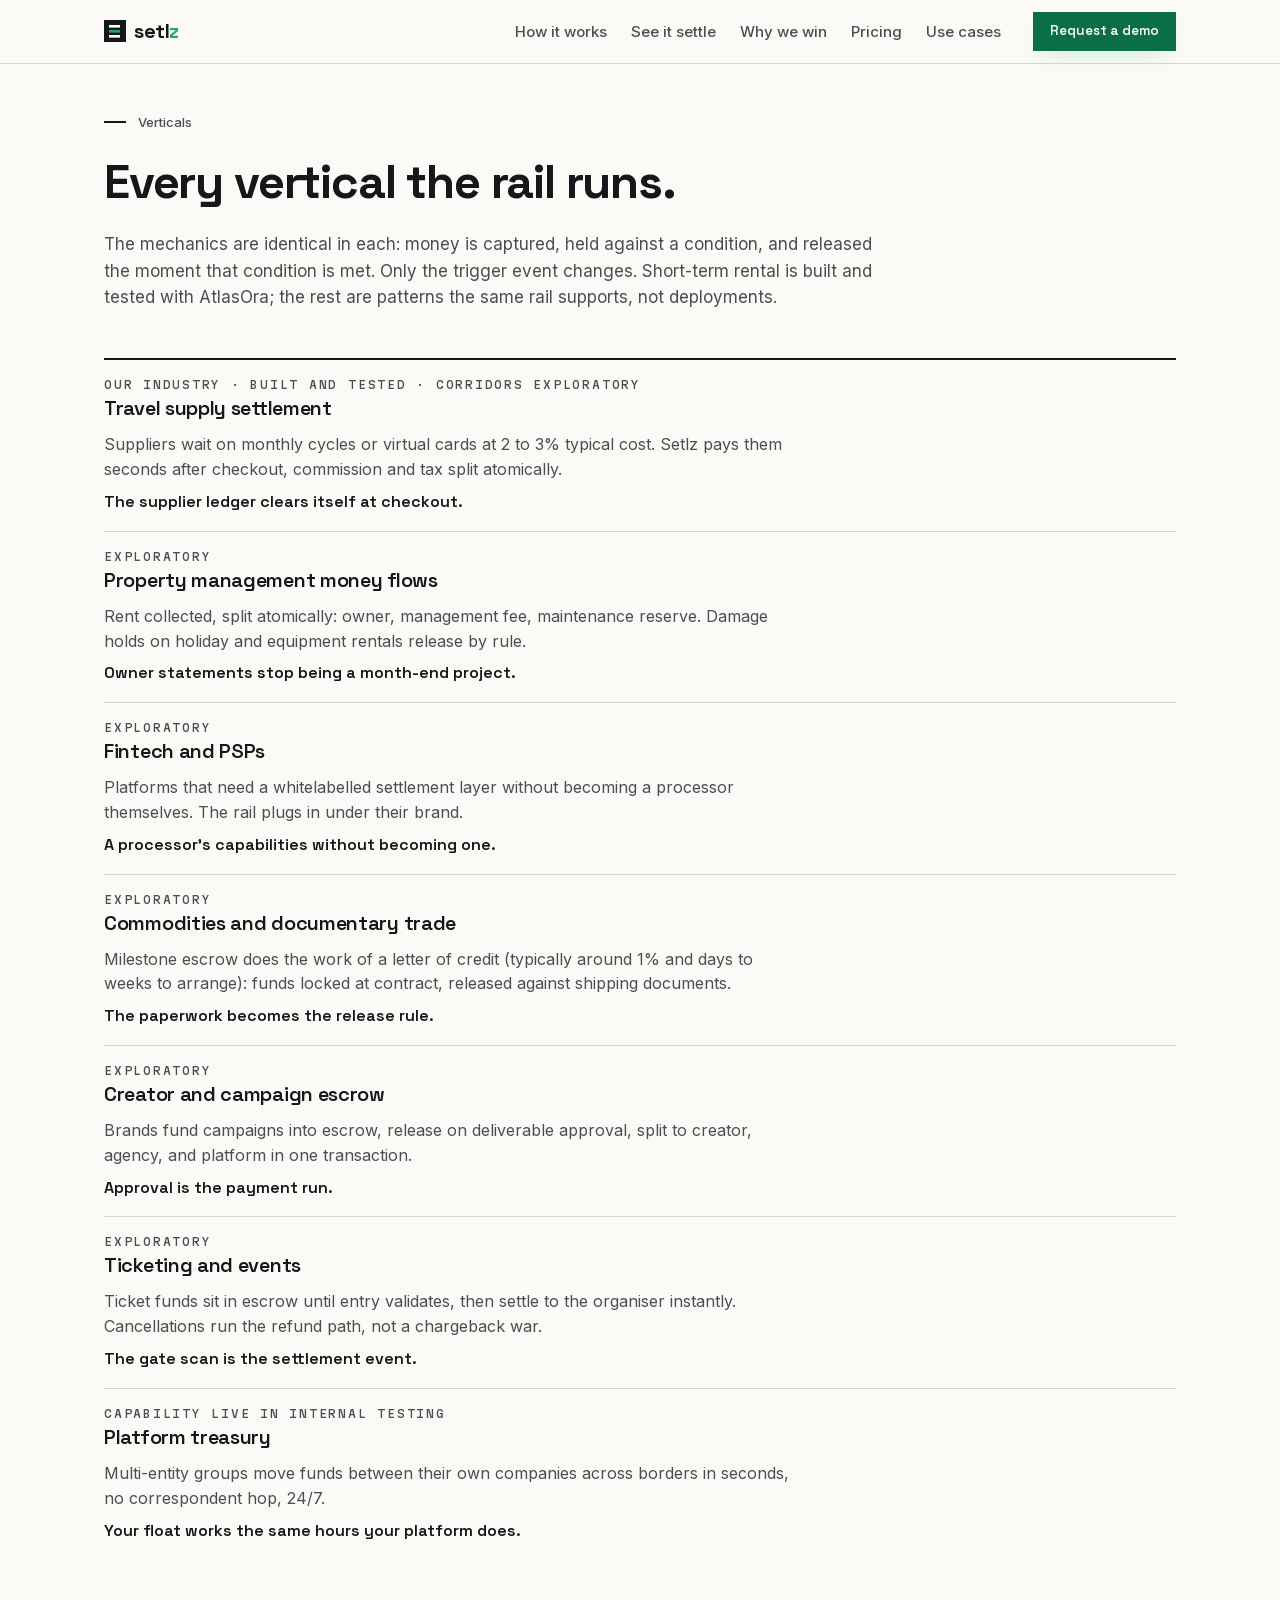
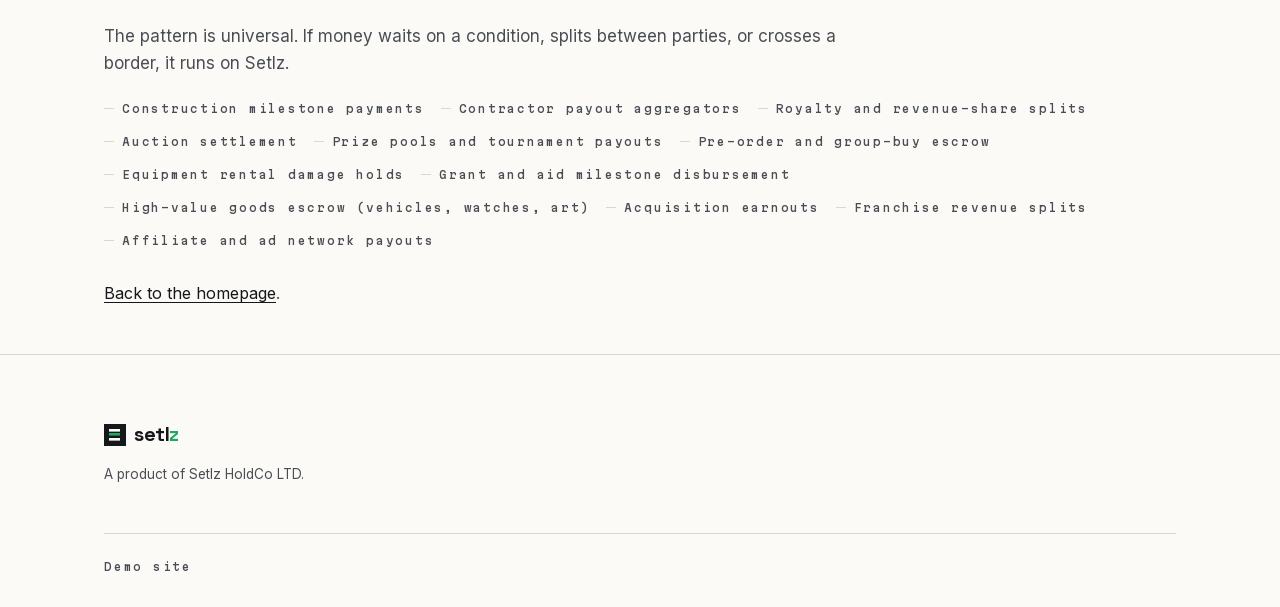
==== verticals/index.html @ 9636e3a1 "refactor: cut wide-tracked uppercase by 70% Phase 5.2. Wide-tracked uppercase micro-text was the dom" ====
<!doctype html>
<html lang="en">
<head>
<meta charset="utf-8">
<meta name="viewport" content="width=device-width, initial-scale=1">
<meta name="robots" content="noindex, nofollow">
<title>Verticals &middot; Setlz</title>
<!-- Self-hosted variable faces, 94KB total for the latin subset.
     Preloaded so the stylesheet does not gate first paint on a
     third-party round trip. -->
<link rel="preload" href="/fonts/inter-latin-var.woff2" as="font" type="font/woff2" crossorigin>
<link rel="preload" href="/fonts/martian-mono-latin-var.woff2" as="font" type="font/woff2" crossorigin>
<link rel="preload" href="/fonts/space-grotesk-latin-var.woff2" as="font" type="font/woff2" crossorigin>
<link rel="stylesheet" href="/styles.css">
</head>
<body>

<!-- ============================================================
     STUB PAGE (Phase 1.2)

     Holds the use-case content removed from the homepage, verbatim.
     Seven cards and the twelve-item pattern grid. Nothing here is new
     copy, so the content guardrails in README.md already cover it.

     This is a stub: it inherits the homepage's styling and structure
     but has had no design pass of its own. Phase 2 restyles it with
     everything else. The exploratory tags are kept here deliberately,
     since off the homepage they are useful qualification rather than
     repetition.
============================================================ -->

<header class="nav">
  <div class="nav-inner">
    <a class="logo" href="/">
      <span class="logo-mark" aria-hidden="true"></span>
      <span class="logo-word" data-brand>Setlz</span>
    </a>
    <nav class="nav-links">
      <a href="/#how">How it works</a>
      <a href="/#hold">See it settle</a>
      <a href="/#why">Why we win</a>
      <a href="/#pricing">Pricing</a>
      <a href="/#cases">Use cases</a>
    </nav>
    <a class="btn btn-primary btn-sm" href="/#request-demo">Request a demo</a>
  </div>
</header>

<main id="top">

<section class="section band tier-compressed" id="verticals">
  <div class="container">
    <p class="eyebrow">Verticals</p>
    <h2 class="h2">Every vertical the rail runs.</h2>
    <p class="section-lede">The mechanics are identical in each: money is captured, held against a condition, and released the moment that condition is met. Only the trigger event changes. Short-term rental is built and tested with AtlasOra; the rest are patterns the same rail supports, not deployments.</p>

    <div class="group">

      <article class="grow grow-prose">
        <span class="glabel">Our industry &middot; built and tested &middot; corridors exploratory</span>
        <h3>Travel supply settlement</h3>
        <p>Suppliers wait on monthly cycles or virtual cards at 2 to 3% typical cost. <span data-brand>Setlz</span> pays them seconds after checkout, commission and tax split atomically.</p>
        <p class="case-payoff">The supplier ledger clears itself at checkout.</p>
      </article>

      <article class="grow grow-prose">
        <span class="glabel">Exploratory</span>
        <h3>Property management money flows</h3>
        <p>Rent collected, split atomically: owner, management fee, maintenance reserve. Damage holds on holiday and equipment rentals release by rule.</p>
        <p class="case-payoff">Owner statements stop being a month-end project.</p>
      </article>

      <article class="grow grow-prose">
        <span class="glabel">Exploratory</span>
        <h3>Fintech and PSPs</h3>
        <p>Platforms that need a whitelabelled settlement layer without becoming a processor themselves. The rail plugs in under their brand.</p>
        <p class="case-payoff">A processor's capabilities without becoming one.</p>
      </article>

      <article class="grow grow-prose">
        <span class="glabel">Exploratory</span>
        <h3>Commodities and documentary trade</h3>
        <p>Milestone escrow does the work of a letter of credit (typically around 1% and days to weeks to arrange): funds locked at contract, released against shipping documents.</p>
        <p class="case-payoff">The paperwork becomes the release rule.</p>
      </article>

      <article class="grow grow-prose">
        <span class="glabel">Exploratory</span>
        <h3>Creator and campaign escrow</h3>
        <p>Brands fund campaigns into escrow, release on deliverable approval, split to creator, agency, and platform in one transaction.</p>
        <p class="case-payoff">Approval is the payment run.</p>
      </article>

      <article class="grow grow-prose">
        <span class="glabel">Exploratory</span>
        <h3>Ticketing and events</h3>
        <p>Ticket funds sit in escrow until entry validates, then settle to the organiser instantly. Cancellations run the refund path, not a chargeback war.</p>
        <p class="case-payoff">The gate scan is the settlement event.</p>
      </article>

      <article class="grow grow-prose">
        <span class="glabel">Capability live in internal testing</span>
        <h3>Platform treasury</h3>
        <p>Multi-entity groups move funds between their own companies across borders in seconds, no correspondent hop, 24/7.</p>
        <p class="case-payoff">Your float works the same hours your platform does.</p>
      </article>

    </div>

    <div class="block">
      <p class="block-lead">The pattern is universal. If money waits on a condition, splits between parties, or crosses a border, it runs on <span data-brand>Setlz</span>.</p>
      <ul class="ilist">
        <li>Construction milestone payments</li>
        <li>Contractor payout aggregators</li>
        <li>Royalty and revenue-share splits</li>
        <li>Auction settlement</li>
        <li>Prize pools and tournament payouts</li>
        <li>Pre-order and group-buy escrow</li>
        <li>Equipment rental damage holds</li>
        <li>Grant and aid milestone disbursement</li>
        <li>High-value goods escrow (vehicles, watches, art)</li>
        <li>Acquisition earnouts</li>
        <li>Franchise revenue splits</li>
        <li>Affiliate and ad network payouts</li>
      </ul>
    </div>

    <p class="cases-more"><a href="/#cases">Back to the homepage</a>.</p>
  </div>
</section>

</main>

<footer class="footer">
  <div class="container">
    <div class="footer-grid">
      <div class="footer-brand">
        <a class="logo" href="/">
          <span class="logo-mark" aria-hidden="true"></span>
          <span class="logo-word" data-brand>Setlz</span>
        </a>
        <!-- PENDING LEGAL REVIEW: Setlz HoldCo LTD attribution line below -->
        <p class="footer-parent">A product of Setlz HoldCo LTD.</p>
      </div>
    </div>
    <p class="mono footer-fine">Demo site</p>
  </div>
</footer>

<script src="/app.js"></script>
</body>
</html>
---- styles.css ----
/* ============================================================
   SETLZ  ·  TOKEN SYSTEM
   Single source of truth. Component rules reference tokens only:
   no raw hex, no magic pixel values below.

   Palette is the investor deck's, unchanged. See design/plan-phase-2.md
   for the reasoning behind every decision here.

   THE COLOUR RULE, enforced by contrast not preference:
     --signal      #1CA964  2.91:1 on paper. Fails AA as text at any size
                            below 18px bold, and paper on it is 2.91:1 so
                            it cannot even carry a 16px button label.
                            Therefore: NEVER text. Used only for the
                            settled node on the settlement rail.
     --signal-deep #0A6E48  6.03:1 on paper, and 6.03:1 paper-on-green.
                            Therefore: this is the CTA colour, and it is
                            RESERVED. It appears on calls to action and
                            nowhere else.

   Which means green on this site says exactly two things:
   money landed, or click here. Data values, eyebrows, links, borders,
   hovers and decoration are all ink or a muted tone.

   Only two text greys exist, matching the deck: --ink and --ink-soft.
   There is deliberately no third grey; fine print is --ink-soft at a
   smaller size. Adding one would mean inventing a tint.
============================================================ */

/* ---------- self-hosted faces ----------
   Was three render-blocking requests to fonts.googleapis.com. Now three
   local variable woff2 files, 94KB total for the latin subset, preloaded
   in the document head. All three are variable, so one file per family
   covers every weight we use.

   KNOWN GAP: the latin subset does not include U+2192 (the rightwards
   arrow used in flow diagrams). Those glyphs fall back to a system font.
   They are decorative and aria-hidden, so this is accepted for now and
   noted for Phase 7. */

@font-face {
  font-family: "Inter";
  src: url("fonts/inter-latin-var.woff2") format("woff2");
  font-weight: 100 900;
  font-style: normal;
  font-display: swap;
}
@font-face {
  font-family: "Martian Mono";
  src: url("fonts/martian-mono-latin-var.woff2") format("woff2");
  font-weight: 100 800;
  font-style: normal;
  font-display: swap;
}
@font-face {
  font-family: "Space Grotesk";
  src: url("fonts/space-grotesk-latin-var.woff2") format("woff2");
  font-weight: 300 700;
  font-style: normal;
  font-display: swap;
}

:root {
  /* ---------- colour: the deck palette, verbatim ---------- */
  --paper:        #FBFAF7;   /* default band ground */
  --ink:          #15171A;   /* primary text, rules, data values */
  --ink-soft:     #4A4E54;   /* secondary text, column labels, fine print */
  --mist:         #E9E7E0;   /* recessed band ground, inactive fills */
  --line:         #DAD7CE;   /* hairlines, group top rules */
  --signal:       #1CA964;   /* settled state ONLY. never text. */
  --signal-deep:  #0A6E48;   /* CTA ONLY. reserved. */
  --signal-wash:  #E8F5EE;   /* the settled node's ring, nothing else */

  /* Semantic aliases, so components state intent rather than colour. */
  --ground:       var(--paper);
  --ground-alt:   var(--mist);        /* supporting material only */
  --ground-dark:  var(--ink);         /* exactly one section */
  --text:         var(--ink);
  --text-soft:    var(--ink-soft);
  --rule:         var(--ink);         /* 2px group-opening rule */
  --hair:         var(--line);        /* 1px row separator */
  --cta:          var(--signal-deep);
  --cta-label:    var(--paper);

  /* On the dark ground: alpha variants of paper, not new hues. */
  --on-dark:       var(--paper);
  --on-dark-soft:  rgba(251, 250, 247, 0.72);
  --on-dark-faint: rgba(251, 250, 247, 0.5);
  --on-dark-line:  rgba(251, 250, 247, 0.16);
  --on-dark-fill:  rgba(251, 250, 247, 0.06);

  /* ---------- faces ---------- */
  --font-display: "Space Grotesk", system-ui, sans-serif;
  --font-body:    "Inter", system-ui, sans-serif;
  --font-mono:    "Martian Mono", ui-monospace, monospace;

  /* ---------- type scale ----------
     Mono is promoted to a display role: it appears in exactly two
     registers, data and the hero figure. It is deliberately NOT used for
     eyebrows, which would dilute the promotion. */
  --mono-hero:        clamp(56px, 8vw, 116px);
  --mono-hero-w:      600;
  --mono-hero-track:  -0.03em;
  --mono-display:     clamp(28px, 3.4vw, 44px);
  --mono-display-w:   500;
  --mono-display-track: -0.015em;
  --mono-row:         15px;
  --mono-row-w:       400;
  --mono-row-strong-w: 600;
  --mono-label:       11px;
  --mono-label-w:     500;
  --mono-label-track: 0.16em;

  --display-1:        clamp(34px, 5vw, 72px);
  --display-1-track:  -0.025em;
  --display-2:        clamp(28px, 3.7vw, 52px);
  --display-2-track:  -0.02em;
  --display-3:        20px;
  --display-3-track:  -0.01em;
  --display-kicker:   clamp(19px, 2.2vw, 24px);
  --display-w:        700;
  --display-w-semi:   600;

  --body-lede:        clamp(17px, 1.3vw, 20px);
  --body:             16px;
  --body-small:       13.5px;
  --body-eyebrow:     13px;
  --body-w:           400;
  --body-w-mid:       500;
  --body-w-strong:    600;

  --lh-tight:  1.08;
  --lh-snug:   1.3;
  --lh-body:   1.55;

  /* ---------- spacing steps ---------- */
  --space-1:  4px;
  --space-2:  8px;
  --space-3:  12px;
  --space-4:  16px;
  --space-5:  24px;
  --space-6:  32px;
  --space-7:  48px;
  --space-8:  64px;
  --space-9:  96px;
  --space-10: 128px;

  /* Section rhythm. Tiers are assigned to sections in Phase 2.4. */
  --section-primary:     var(--space-10);
  --section-standard:    var(--space-9);
  --section-compressed:  var(--space-7);

  /* ---------- structure ---------- */
  --measure:      70ch;    /* max prose line length */
  --container:    1120px;
  --gutter:       var(--space-5);

  --radius:       0;       /* default. no exceptions except the one below. */
  --radius-pop:   4px;     /* note popover only: it floats above the page
                              and must read as a layer, not a torn edge.
                              Approved exception, Phase 2.1. */

  --rule-w:       2px;     /* group-opening rule */
  --hair-w:       1px;     /* row separator */

  --focus-ring:   2px;
  --focus-offset: 2px;

  /* Shadow and glow are alpha of palette colours, never a new hue.
     Most of these disappear in 2.3 with the cards that carry them. */
  --shadow-ink:  rgba(21, 23, 26, 0.28);
  --shadow-cta:  rgba(28, 169, 100, 0.22);
  --signal-mid:  rgba(28, 169, 100, 0.5);
  --signal-hi:   rgba(28, 169, 100, 0.8);

  /* ---------- motion ---------- */
  --t-fast:  0.15s;
  --t-mid:   0.3s;
  --ease:    ease;

  /* Breakpoints cannot be tokenised in media queries. The two literals
     used site-wide are 980px and 760px. Do not introduce a third. */
}

* { margin: 0; padding: 0; box-sizing: border-box; }

html { scroll-behavior: smooth; }

body {
  font-family: var(--font-body);
  color: var(--ink);
  background: var(--ground);
  line-height: var(--lh-body);
  font-size: var(--body);
  -webkit-font-smoothing: antialiased;
}

.container {
  max-width: var(--container);
  margin: 0 auto;
  padding: 0 var(--space-5);
}

.mono {
  font-family: var(--font-mono);
  font-size: var(--mono-label);
  letter-spacing: var(--mono-label-track);
  font-weight: var(--body-w-mid);
}

/* ---------- type scale ---------- */

.hero-h1 {
  font-family: var(--font-display);
  font-size: var(--display-1);
  line-height: var(--lh-tight);
  letter-spacing: var(--display-1-track);
  font-weight: var(--display-w);
  max-width: 15ch;
}

.h2 {
  font-family: var(--font-display);
  font-size: var(--display-2);
  line-height: var(--lh-tight);
  letter-spacing: var(--display-1-track);
  font-weight: var(--display-w);
  max-width: 22ch;
  margin-bottom: var(--space-5);
}

h3 {
  font-family: var(--font-display);
  font-size: var(--display-3);
  letter-spacing: var(--mono-display-track);
  font-weight: var(--display-w-semi);
}

/* Eyebrow: Inter, sentence case, preceded by the deck's 22x1.5px rule.
   Approved deviation from the deck's mono-uppercase eyebrow (Phase 2.1): if
   mono is promoted to display scale, also spending it on every eyebrow
   dilutes the promotion. Mono now appears only as data and as the hero
   figure. The rule is ink, not signal, because green is reserved. */
.eyebrow {
  font-family: var(--font-body);
  font-size: var(--body-eyebrow);
  font-weight: var(--body-w-mid);
  letter-spacing: 0;
  text-transform: none;
  color: var(--ink-soft);
  margin-bottom: var(--space-5);
  display: flex;
  align-items: center;
  gap: var(--space-3);
}

.eyebrow::before {
  content: "";
  flex: none;
  width: 22px;
  height: 1.5px;
  background: var(--ink);
}

.section-lede {
  font-size: var(--body-lede);
  color: var(--ink-soft);
  max-width: 62ch;
  margin-bottom: var(--space-7);
}

/* ============================================================
   LEDGER PRIMITIVES (Phase 2.3)
   These replace the bordered card, the tag pill and the badge label.
   The page is one account statement: every piece of data is a label and
   a value, separated by a hairline, grouped under a 2px rule.

   CONTAINMENT BUDGET: one level. A band is ground, not containment, so it
   has no border, no radius and no shadow. Inside a band, a .group is the
   single permitted level. Nothing inside a group gets its own box.
============================================================ */

/* BAND — full-bleed ground. The edge between bands is the only separation.
   Grounds are semantic, not rhythmic: --ground is the default and
   --ground-alt marks supporting material only. */
.band            { background: var(--ground); }
.band-support    { background: var(--ground-alt); }
.band-dark       { background: var(--ground-dark); color: var(--on-dark); }
.band-dark .eyebrow { color: var(--on-dark-soft); }
.band-dark .eyebrow::before { background: var(--on-dark-soft); }
.band-dark .h2,
.band-dark h3    { color: var(--on-dark); }
.band-dark p     { color: var(--on-dark-soft); }
.band-dark .group { border-top-color: var(--on-dark); }
.band-dark .grow { border-bottom-color: var(--on-dark-line); }
.band-dark .glabel { color: var(--on-dark-faint); }
.band-dark .gval { color: var(--on-dark); }

/* GROUP — the deck's metric device, promoted to the page's only container.
   A 2px rule opens it; hairlines separate its rows. */
.group {
  border-top: var(--rule-w) solid var(--rule);
  margin-top: var(--space-6);
}

/* ROW — the atom. A label, a value, a hairline. */
.grow {
  padding: var(--space-4) 0;
  border-bottom: var(--hair-w) solid var(--hair);
}
.grow:last-child { border-bottom: 0; }

/* Row layouts. All share the same label/value semantics. */
.grow-lv {                          /* label left, value right */
  display: grid;
  grid-template-columns: 1fr auto;
  gap: var(--space-5);
  align-items: baseline;
}
.grow-def {                         /* term column, then definition */
  display: grid;
  grid-template-columns: minmax(9ch, 16ch) 1fr;
  gap: var(--space-5);
  align-items: baseline;
}
.grow-prose { display: block; }     /* heading plus paragraphs */

.glabel {
  font-family: var(--font-mono);
  font-size: var(--mono-label);
  font-weight: var(--mono-label-w);
  letter-spacing: var(--mono-label-track);
  text-transform: uppercase;
  color: var(--ink-soft);
  display: block;
}
.gval {
  font-family: var(--font-mono);
  font-size: var(--mono-row);
  font-weight: var(--mono-row-strong-w);
  color: var(--ink);
  font-variant-numeric: tabular-nums;
  font-feature-settings: "tnum" 1;
}
.gval-lg {
  font-family: var(--font-mono);
  font-size: var(--mono-display);
  font-weight: var(--mono-display-w);
  letter-spacing: var(--mono-display-track);
  color: var(--ink);
  font-variant-numeric: tabular-nums;
  font-feature-settings: "tnum" 1;
}
.grow h3 { margin-bottom: var(--space-2); }
.grow p  { color: var(--ink-soft); max-width: var(--measure); }
.grow p + p { margin-top: var(--space-2); }

/* INLINE LIST — replaces the tag pill. Plain text, separated by a rule,
   distinguished by weight rather than by a container. */
.ilist {
  display: flex;
  flex-wrap: wrap;
  gap: 0 var(--space-4);
  margin-top: var(--space-4);
  list-style: none;
}
.ilist li {
  font-family: var(--font-mono);
  font-size: var(--mono-label);
  font-weight: var(--mono-label-w);
  letter-spacing: var(--mono-label-track);
  color: var(--ink-soft);
  padding: var(--space-2) 0;
  display: inline-flex;
  align-items: center;
  gap: var(--space-2);
}
/* The leading rule that replaces the pill's border. */
.ilist li::before {
  content: "";
  width: 10px;
  height: var(--hair-w);
  background: var(--line);
  flex: none;
}
/* Status that used to be a badge is now a weight change, not a pill. */
.ilist li strong,
.istatus {
  font-weight: var(--display-w-semi);
  color: var(--ink);
}
.band-dark .ilist li { color: var(--on-dark-soft); }
.band-dark .ilist li::before { background: var(--on-dark-line); }
.band-dark .ilist li strong, .band-dark .istatus { color: var(--on-dark); }

/* BLOCK — a titled prose passage at band level. Replaces .coin-strip,
   which was the most-used container on the page and was a tinted panel
   doing the work a heading and a rule can do. */
.block { margin-top: var(--space-8); }
.block > h3 {
  padding-top: var(--space-3);
  border-top: var(--rule-w) solid var(--rule);
  margin-bottom: var(--space-2);
}
.block-lead { color: var(--ink-soft); font-size: var(--body-lede); max-width: var(--measure); }
.block-support { color: var(--ink-soft); max-width: var(--measure); margin-top: var(--space-3); }
.block-support strong { color: var(--ink); font-weight: var(--body-w-strong); }

/* Tabular figures wherever a numeral sits in a data position. Martian Mono
   is monospaced so its digits are equal-width by construction; this makes
   the intent explicit and also covers Inter, which is not. */
.gval, .gval-lg, .hrow, .compare-table, .esc, .wm-meters, .notes {
  font-variant-numeric: tabular-nums;
  font-feature-settings: "tnum" 1;
}


/* ---------- content measure (Phase 2.4) ----------
   One token governs prose line length everywhere, so no passage runs past
   roughly 70 characters. The container and the measure derive from the same
   token set, which keeps the banding and the text column on one grid. */
.section-lede,
.statement,
.grow p,
.block-lead,
.block-support,
.case-payoff,
.camp-attack,
.camp-lines li,
.notes li,
.race-caption,
.cases-more { max-width: var(--measure); }

/* ---------- buttons ---------- */

.btn {
  display: inline-block;
  font-family: var(--font-display);
  font-weight: var(--display-w-semi);
  font-size: var(--body);
  padding: var(--space-3) var(--space-5);
  border-radius: var(--radius);
  border: 1.5px solid transparent;
  text-decoration: none;
  cursor: pointer;
  transition: transform 0.15s ease, box-shadow 0.15s ease, background 0.15s ease;
}
.btn:active { transform: translateY(1px); }

.btn-primary {
  background: var(--cta);
  color: var(--cta-label);
  box-shadow: 0 8px 24px -8px var(--shadow-cta);
}
.btn-primary:hover { background: var(--ink); box-shadow: 0 12px 32px -8px var(--shadow-cta); }

.btn-ghost {
  color: var(--ink);
  border-color: var(--line);
  background: var(--paper);
}
.btn-ghost:hover { border-color: var(--ink); color: var(--ink); }

.btn-invert {
  background: var(--paper);
  color: var(--ink);
}
.btn-invert:hover { transform: translateY(-1px); }

.btn-sm { padding: var(--space-2) var(--space-4); font-size: var(--body-small); }

/* ============================================================
   SETTLEMENT RAIL (Phase 3.1)
   The deck's settlement line, promoted from a static graphic on two slides
   to the site's spine. Same four nodes, same labels, same dot states
   (mist -> ink -> signal with a wash ring at settled), same ink segment
   fill, same gradient sweep on the segment that is currently settling.

   What changes is orientation and that state is driven by scroll position
   rather than being fixed. The reader moving down the page is the
   transaction settling.

   One colour deviation from the deck, forced by the reserved accent: the
   deck's settled LABEL is signal-deep, which is now CTA-only here. The
   settled label is ink; the settled DOT keeps signal, because that is the
   "money landed" allowance in the colour rule.

   Decorative: aria-hidden, not focusable, pointer-events none. It
   duplicates information the page already states in text.
============================================================ */

.rail {
  position: fixed;
  left: var(--space-5);
  top: 50%;
  transform: translateY(-50%);
  z-index: 40;
  pointer-events: none;
}

.rail-track { display: flex; flex-direction: column; align-items: flex-start; }

.rail-node { display: flex; align-items: center; gap: var(--space-3); }

/* Deck dot, at 11px rather than 14px: it sits in a page gutter, not on a
   900px-wide slide graphic. */
.rail-dot {
  width: 11px;
  height: 11px;
  border-radius: 50%;
  background: var(--mist);
  border: 2px solid var(--mist);
  box-sizing: border-box;
  flex: none;
  transition: background var(--t-mid) var(--ease), border-color var(--t-mid) var(--ease),
              box-shadow var(--t-mid) var(--ease);
}
.rail-node.is-done .rail-dot,
.rail-node.is-current .rail-dot {
  background: var(--ink);
  border-color: var(--ink);
}
/* The current node reads as the frontier: ink, ringed in mist. */
.rail-node.is-current .rail-dot { box-shadow: 0 0 0 4px var(--mist); }
/* Settled, per the deck: signal fill and a wash ring. The only non-CTA
   green on the page, and it is semantic. */
.rail-node.is-settled .rail-dot {
  background: var(--signal);
  border-color: var(--signal);
  box-shadow: 0 0 0 6px var(--signal-wash);
}

/* Label follows the deck's spec. Only the current node shows one, so the
   gutter stays quiet and the state is readable without a legend. */
.rail-lbl {
  font-family: var(--font-mono);
  font-size: var(--mono-label);
  letter-spacing: var(--mono-label-track);
  text-transform: uppercase;
  color: var(--ink-soft);
  white-space: nowrap;
  opacity: 0;
  transition: opacity var(--t-mid) var(--ease);
}
.rail-node.is-current .rail-lbl { opacity: 1; }
.rail-node.is-settled .rail-lbl { opacity: 1; color: var(--ink); font-weight: var(--display-w); }

/* Segments: vertical here, aligned to the dot's centre. */
.rail-seg {
  width: 2px;
  height: 40px;
  background: var(--mist);
  margin-left: 4.5px;
  transition: background var(--t-mid) var(--ease);
}
.rail-seg.is-filled { background: var(--ink); }
/* The settling segment: the deck's gradient plus its sweep, rotated. */
.rail-seg.is-settling {
  background: linear-gradient(180deg, var(--ink), var(--signal));
  position: relative;
  overflow: hidden;
}
.rail-seg.is-settling::after {
  content: "";
  position: absolute;
  inset: 0;
  background: linear-gradient(180deg, transparent, rgba(28, 169, 100, 0.55), transparent);
  animation: rail-sweep 2.6s ease-in-out infinite;
}
@keyframes rail-sweep {
  0%        { transform: translateY(-100%); }
  60%, 100% { transform: translateY(220%); }
}

/* Below 1200px there is no gutter left once the container takes its width,
   so the labels would sit over content. Dots and segments still carry the
   state on their own. */
@media (max-width: 1200px) {
  .rail-lbl { display: none; }
}


/* Reduced motion: rendered static in its complete state, no transitions and
   no sweep. Phase 3.1 requirement. */
.rail.is-static .rail-dot,
.rail.is-static .rail-seg,
.rail.is-static .rail-lbl { transition: none; }
.rail.is-static .rail-seg.is-settling::after { animation: none; }

/* Below the mobile breakpoint the rail is HIDDEN, not shrunk. It cannot earn
   a gutter on a 390px viewport, and scaling it down would leave four
   illegible dots competing with the content for the same 24px. */
@media (max-width: 760px) {
  .rail { display: none; }
}

/* ---------- nav ---------- */

/* Reassessed in 3.1, now that the rail is the page's spine.
   The blur is gone: a glassmorphic nav is on the banned list, and the
   translucent ground had also picked up an on-dark token during the 2.2
   colour sweep, which was wrong on a light nav. Solid paper, one hairline.

   The links stay, but the duplication does not. The rail shows PROGRESS; it
   does not offer DESTINATIONS, and on a page this long a buyer looking for
   use cases or the demo should not have to scroll to find them. What was
   removed is the redundancy: "See it settle" appeared as both a link and the
   button, and "Get a demo" duplicated the button's job. The button now has
   a distinct one. */
.nav {
  position: sticky;
  top: 0;
  z-index: 50;
  background: var(--ground);
  border-bottom: var(--hair-w) solid var(--hair);
}

.nav-inner {
  max-width: var(--container);
  margin: 0 auto;
  padding: var(--space-3) var(--space-5);
  display: flex;
  align-items: center;
  gap: var(--space-6);
}

.logo {
  display: inline-flex;
  align-items: center;
  gap: var(--space-2);
  text-decoration: none;
  color: var(--ink);
}

/* CSS stand-in for the Setlz mark (charcoal square, three bars,
   green centre). Swap for the real asset when it lands. */
.logo-mark {
  width: 22px;
  height: 22px;
  border-radius: var(--radius);
  background:
    linear-gradient(var(--paper), var(--paper)) 50% 26% / 52% 12% no-repeat,
    linear-gradient(var(--signal), var(--signal)) 50% 50% / 52% 12% no-repeat,
    linear-gradient(var(--paper), var(--paper)) 50% 74% / 52% 12% no-repeat,
    var(--ground-dark);
}

.logo-word {
  font-family: var(--font-display);
  font-weight: var(--display-w);
  font-size: var(--display-3);
  letter-spacing: var(--display-2-track);
}

.logo-z { color: var(--signal); }

.nav-links {
  display: flex;
  gap: var(--space-5);
  margin-left: auto;
}

.nav-links a {
  color: var(--ink-soft);
  text-decoration: none;
  font-size: var(--mono-row);
  font-weight: var(--body-w-mid);
}
.nav-links a:hover {
  color: var(--ink);
  text-decoration: underline;
  text-decoration-color: var(--ink);
  text-decoration-thickness: 2px;
  text-underline-offset: 5px;
}

/* ---------- hero ---------- */

.hero {
  position: relative;
  padding: var(--section-primary) 0;
  overflow: hidden;
}


.hero .container { position: relative; }

.hero-sub {
  font-size: var(--body-lede);
  color: var(--ink-soft);
  max-width: 56ch;
  margin: var(--space-5) 0 var(--space-6);
}

.hero-ctas { display: flex; gap: var(--space-3); flex-wrap: wrap; }

/* ---------- hero settlement row (Phase 3.2) ----------
   Same ledger grid as .group elsewhere, but one row wide and with the last
   column carrying the hero figure. The figure is a cell, not a tile. */

.hrow {
  margin-top: var(--space-7);
  border-top: var(--rule-w) solid var(--rule);
}

.hrow-head,
.hrow-body {
  display: grid;
  grid-template-columns: 1.3fr 1.3fr 1fr 0.7fr minmax(28%, 1.6fr);
  gap: var(--space-5);
  align-items: baseline;
}
.hrow-head { padding: var(--space-3) 0 0; }
.hrow-body {
  padding: 0 0 var(--space-3);
  border-bottom: var(--hair-w) solid var(--hair);
}
.hrow-elapsed-label { text-align: right; }

.hrow-cell {
  font-family: var(--font-mono);
  font-size: var(--mono-row);
  font-weight: var(--mono-row-w);
  color: var(--ink);
  font-variant-numeric: tabular-nums;
  font-feature-settings: "tnum" 1;
}

/* The largest numeral on the page. Right-aligned to its own column, on the
   row's baseline, under the ELAPSED label. */
.hrow-figure {
  font-family: var(--font-mono);
  font-size: var(--mono-hero);
  font-weight: var(--mono-hero-w);
  letter-spacing: var(--mono-hero-track);
  line-height: 0.82;
  text-align: right;
  color: var(--ink);
  font-variant-numeric: tabular-nums;
  font-feature-settings: "tnum" 1;
  align-self: end;
}

.hrow-foot {
  display: flex;
  justify-content: space-between;
  gap: var(--space-4);
  flex-wrap: wrap;
  padding-top: var(--space-3);
}
.hrow-status,
.hrow-note {
  font-family: var(--font-mono);
  font-size: var(--mono-label);
  font-weight: var(--mono-label-w);
  letter-spacing: var(--mono-label-track);
  color: var(--ink-soft);
}
/* Settled is the one non-CTA green: ink text, signal marker. */
.hrow[data-state="settled"] .hrow-status { color: var(--ink); font-weight: var(--display-w-semi); }
.hrow[data-state="settled"] .hrow-status::before {
  content: "";
  display: inline-block;
  width: 7px;
  height: 7px;
  border-radius: 50%;
  background: var(--signal);
  margin-right: var(--space-2);
  vertical-align: 1px;
}

/* Cells arrive as the row executes. */
.hrow-cell, .hrow-figure { transition: opacity var(--t-fast) var(--ease); }
.hrow[data-state="idle"] .hrow-cell,
.hrow[data-state="idle"] .hrow-figure { opacity: 0; }

@media (prefers-reduced-motion: reduce) {
  .hrow-cell, .hrow-figure { transition: none; }
  .hrow[data-state="idle"] .hrow-cell,
  .hrow[data-state="idle"] .hrow-figure { opacity: 1; }
}

@media (max-width: 760px) {
  /* Five columns cannot hold at 390px. The row stacks into label/value
     pairs, and the figure keeps its own full-width line. */
  .hrow-head { display: none; }
  .hrow-body { grid-template-columns: 1fr; gap: var(--space-2); }
  .hrow-cell::before {
    content: attr(data-label);
    display: block;
    font-size: var(--mono-label);
    letter-spacing: var(--mono-label-track);
    color: var(--ink-soft);
    margin-bottom: 2px;
  }
  .hrow-figure { text-align: left; margin-top: var(--space-3); }
}

/* Hero link beside the primary CTA: a text link, not a second button. */
.hero-link {
  font-family: var(--font-display);
  font-weight: var(--display-w-semi);
  font-size: var(--body);
  color: var(--ink);
  text-decoration: underline;
  text-underline-offset: 4px;
  align-self: center;
}
.hero-link:hover { text-decoration-thickness: 2px; }

/* ---------- sections ---------- */

/* ---------- vertical rhythm (Phase 2.4) ----------
   Section padding used to be var(--space-9) everywhere, including the hero,
   so the page read as one continuous strip and nothing signalled importance.
   Three tiers now carry that signal. Padding is the only thing they set;
   ground is a separate axis, chosen semantically by .band / .band-support. */
.section { padding: var(--section-standard) 0; }

.tier-primary     { padding: var(--section-primary) 0; }
.tier-standard    { padding: var(--section-standard) 0; }
.tier-compressed  { padding: var(--section-compressed) 0; }

.race-caption {
  margin-top: var(--space-5);
  font-size: var(--body-lede);
  color: var(--ink-soft);
  max-width: 62ch;
}

.race-foot { margin-top: var(--space-3); color: var(--ink-soft); font-size: var(--mono-label); }

/* ---------- what it is ---------- */

.statement {
  font-family: var(--font-display);
  font-size: var(--mono-display);
  line-height: var(--lh-snug);
  letter-spacing: var(--display-2-track);
  font-weight: var(--display-w-semi);
  max-width: 30ch;
  margin-bottom: var(--space-7);
}

.flow {
  display: flex;
  align-items: center;
  gap: var(--space-3);
  flex-wrap: wrap;
  margin-bottom: var(--space-3);
}

.flow-node {
  border: 1px solid var(--line);
  background: var(--paper);
  border-radius: var(--radius);
  padding: var(--space-3) var(--space-4);
  font-weight: var(--display-w-semi);
}

.flow-node-hold { border-color: var(--ink); box-shadow: 0 0 0 3px var(--mist); }
.flow-node-paid { background: var(--signal-wash); border-color: var(--signal); color: var(--ink); }

.flow-arrow { color: var(--ink); font-size: var(--body-lede); }

.flow-timing { color: var(--ink-soft); margin-bottom: var(--space-7); }




/* ---------- how it works ---------- */



.step h3 { margin-bottom: var(--space-2); font-size: var(--display-3); }
.step p { color: var(--ink-soft); font-size: var(--mono-row); }




/* ---------- the hold ---------- */

.section-tint { background: var(--ground-alt); }

/* escrow simulator (v2.2) */

[hidden] { display: none !important; }

.sr-only {
  position: absolute;
  width: 1px;
  height: 1px;
  padding: 0;
  margin: -1px;
  overflow: hidden;
  clip: rect(0, 0, 0, 0);
  white-space: nowrap;
  border: 0;
}

.esc {
  padding: var(--space-5) var(--space-5) var(--space-5);
  margin-top: var(--space-3);
  border-top: var(--rule-w) solid var(--rule);
}

.esc-top {
  display: flex;
  align-items: center;
  gap: var(--space-4);
  flex-wrap: wrap;
  padding-bottom: var(--space-4);
  margin-bottom: var(--space-5);
  border-bottom: 1px solid var(--line);
}

.esc-stage-label {
  display: inline-block;
  background: var(--ink);
  color: var(--paper);
  padding: var(--space-1) var(--space-2);
  border-radius: var(--radius);
}

.esc-rail { display: inline-flex; gap: var(--space-1); align-items: center; flex-wrap: wrap; }

.esc-scenarios { display: inline-flex; gap: var(--space-1); flex-wrap: wrap; }

.esc-scenario-btn {
  border: 1px solid var(--line);
  background: var(--ground-alt);
  color: var(--ink-soft);
  border-radius: var(--radius);
  padding: var(--space-1) var(--space-3);
  cursor: pointer;
}
.esc-scenario-btn.is-on { background: var(--ink); border-color: var(--ink); color: var(--paper); }

.esc-rail-ghost {
  border: 1px dashed var(--line);
  border-radius: var(--radius);
  padding: var(--space-1) var(--space-3);
  color: var(--ink-soft);
}

.esc-coin-caption {
  margin-top: var(--space-4);
  padding-top: var(--space-3);
  border-top: 1px solid var(--line);
  color: var(--ink-soft);
  font-size: var(--mono-row);
}

.esc-rail-btn {
  border: 1px solid var(--line);
  background: var(--ground-alt);
  color: var(--ink-soft);
  border-radius: var(--radius);
  padding: var(--space-1) var(--space-3);
  cursor: pointer;
}
.esc-rail-btn.is-on { background: var(--ink); border-color: var(--ink); color: var(--paper); }

.esc-sim-note { margin-left: auto; color: var(--ink-soft); }

.esc-board {
  position: relative;
  display: grid;
  grid-template-columns: 1fr 1.6fr 1fr;
  gap: var(--space-5);
  align-items: start;
}

.esc-col { display: flex; flex-direction: column; gap: var(--space-3); }

.esc-node {
  padding: var(--space-4) var(--space-4);
  display: flex;
  flex-direction: column;
  gap: var(--space-1);
  transition: border-color 0.25s ease, background 0.25s ease;
}

.esc-node-label { color: var(--ink-soft); }
.esc-node-amt { font-size: var(--display-3); font-weight: var(--display-w-semi); letter-spacing: 0; }
.esc-node-sub { color: var(--ink-soft); }

.esc-node-status {
  color: var(--ink-soft);
  border-top: 1px dashed var(--line);
  padding-top: var(--space-2);
  margin-top: var(--space-1);
}

.esc-wallet.is-settled { border-color: var(--signal); background: var(--signal-wash); }
.esc-wallet.is-settled .esc-node-status,
.esc-node.is-stamped .esc-node-status {
  display: inline-block;
  align-self: flex-start;
  background: var(--ink);
  color: var(--paper);
  border-top: none;
  border-radius: var(--radius);
  padding: 3px var(--space-2);
  margin-top: var(--space-2);
}

.esc-vault {
  padding: var(--space-4) var(--space-5);
  transition: border-color 0.35s ease, box-shadow 0.35s ease;
}

.esc[data-state="held"] .esc-vault,
.esc[data-state="dispute"] .esc-vault {
  border-color: var(--ink);
  box-shadow: 0 0 0 4px var(--mist), 0 8px 30px -8px var(--shadow-ink);
}

.esc-vault-head {
  display: flex;
  align-items: center;
  gap: var(--space-2);
  flex-wrap: wrap;
  color: var(--ink-soft);
  margin-bottom: var(--space-3);
}

.esc-lock { color: var(--ink-soft); flex: none; }
.esc[data-state="held"] .esc-lock,
.esc[data-state="dispute"] .esc-lock { color: var(--ink); }

.esc-chip {
  margin-left: auto;
  border: 1px solid var(--line);
  background: var(--ground-alt);
  color: var(--ink-soft);
  border-radius: var(--radius);
  padding: var(--space-1) var(--space-2);
}
.esc-chip.is-live { background: var(--signal-wash); border-color: var(--signal); color: var(--ink); }

.esc-vault-amt {
  font-size: var(--display-kicker);
  font-weight: var(--display-w-semi);
  margin-bottom: var(--space-2);
}

.esc-beat, .esc-rule, .esc-views, .esc-banner, .esc-stamp, .esc-receipt, .esc-compare {
  animation: ledger-in 0.3s ease;
}

.esc-hash { color: var(--ink-soft); margin-bottom: var(--space-2); }

.esc-beat {
  font-family: var(--font-display);
  font-weight: var(--display-w-semi);
  font-size: var(--body);
  margin-bottom: var(--space-3);
}

.esc-rule {
  border: 1px dashed var(--line);
  border-radius: var(--radius);
  background: var(--ground-alt);
  padding: var(--space-3) var(--space-3);
  display: flex;
  flex-direction: column;
  gap: var(--space-2);
}

.esc-rule-line { color: var(--ink-soft); }
.esc-cond { color: var(--ink-soft); }
.esc-cond.is-met { color: var(--ink); font-weight: var(--display-w-semi); }

.esc-views {
  display: grid;
  grid-template-columns: 1fr 1fr;
  gap: var(--space-2);
}

.esc-view {
  border: 1px solid var(--line);
  border-radius: var(--radius);
  background: var(--ground-alt);
  padding: var(--space-2) var(--space-3);
  display: flex;
  flex-direction: column;
  gap: var(--space-1);
}

.esc-view-label { color: var(--ink-soft); }
.esc-view-amt { font-weight: var(--display-w-semi); }

.esc-views-caption {
  color: var(--ink-soft);
  font-size: var(--body-small);
  margin-top: -4px;
}

.esc-compare {
  display: inline-block;
  align-self: flex-start;
  border: 1px solid var(--line);
  border-radius: var(--radius);
  background: var(--ground-alt);
  color: var(--ink-soft);
  font-size: var(--body-small);
  padding: var(--space-2) var(--space-3);
}

.esc-banner {
  border: 1px solid var(--ink);
  background: var(--mist);
  color: var(--ink);
  border-radius: var(--radius);
  padding: var(--space-2) var(--space-3);
}

.esc-actions { display: flex; gap: var(--space-3); flex-wrap: wrap; }

.esc-stamp {
  font-family: var(--font-display);
  font-weight: var(--display-w-semi);
  font-size: var(--display-3);
  letter-spacing: var(--display-3-track);
}

.esc-receipt {
  display: flex;
  gap: var(--space-4);
  flex-wrap: wrap;
  color: var(--ink-soft);
  border-top: 1px solid var(--line);
  padding-top: var(--space-3);
}

.esc-dot {
  position: absolute;
  top: 0;
  left: 0;
  width: 7px;
  height: 7px;
  border-radius: 50%;
  background: var(--signal);
  box-shadow: 0 0 10px var(--shadow-ink);
  pointer-events: none;
  z-index: 3;
  opacity: 0;
}



.pullquote {
  font-family: var(--font-display);
  font-size: var(--mono-display);
  line-height: var(--lh-snug);
  letter-spacing: var(--display-2-track);
  font-weight: var(--display-w-semi);
  border-left: 3px solid var(--ink);
  padding-left: var(--space-5);
  max-width: 34ch;
}

/* ---------- multi-coin strip (v2.5) ---------- */








.coin-foot { color: var(--ink-soft); }


/* Trust centerpiece styles: block is commented out in the HTML until the
   v2.9 claim gate clears (wallet memo, audit, Gavin sign-off). */
.trust-center {
  margin-top: var(--space-7);
  border: 1.5px solid var(--ink);
  border-radius: var(--radius);
  padding: var(--space-6);
  background: linear-gradient(180deg, var(--mist), var(--paper) 60%);
}
.trust-label { color: var(--ink); margin-bottom: var(--space-4); }
.trust-text {
  font-family: var(--font-display);
  font-size: var(--display-kicker);
  line-height: var(--lh-snug);
  letter-spacing: var(--display-2-track);
  font-weight: var(--display-w);
  max-width: 30ch;
  margin-bottom: var(--space-3);
}
.trust-punch {
  font-family: var(--font-display);
  font-size: var(--display-3);
  font-weight: var(--display-w-semi);
  color: var(--ink);
}

/* ---------- world map race (v2.3) ---------- */

.wm {
  padding: var(--space-5) var(--space-5) var(--space-5);
  margin: var(--space-3) 0 var(--space-7);
  border-top: var(--rule-w) solid var(--rule);
}

.wm-top {
  display: flex;
  align-items: center;
  gap: var(--space-3);
  flex-wrap: wrap;
  padding-bottom: var(--space-3);
  margin-bottom: var(--space-2);
  border-bottom: 1px solid var(--line);
}

.wm-corridors { display: inline-flex; gap: var(--space-1); flex-wrap: wrap; }

.wm-corridor-btn {
  font-family: var(--font-mono);
  font-size: var(--mono-label);
  letter-spacing: var(--mono-label-track);
  border: 1px solid var(--line);
  background: var(--ground-alt);
  color: var(--ink-soft);
  border-radius: var(--radius);
  padding: var(--space-1) var(--space-3);
  cursor: pointer;
}
.wm-corridor-btn.is-on { background: var(--ink); border-color: var(--ink); color: var(--paper); }

.wm-note { margin-left: auto; color: var(--ink-soft); }

.wm-map { position: relative; }

#wm-svg { display: block; width: 100%; height: auto; }

/* Land grid is one path of circular subpaths (see app.js). Radius is baked
   into the path data, so there is no r property here. */
.wm-dots { fill: var(--line); }

.wm-pin { fill: var(--ink); }
.wm-pin-label {
  font-family: var(--font-mono);
  font-weight: var(--display-w-semi);
  fill: var(--ink);
  letter-spacing: var(--mono-label-track);
}

.wm-arc-trail {
  stroke: var(--signal);
  fill: none;
  stroke-linecap: round;
  filter: drop-shadow(0 0 3px rgba(21, 23, 26, 0.45));
}

.wm-wire-path { stroke: var(--mist); fill: none; }
.wm-wire-trail { stroke: var(--ink-soft); fill: none; }
.wm-wire-node { fill: var(--paper); stroke: var(--ink-soft); }
.wm-wire-label { font-family: var(--font-mono); fill: var(--ink-soft); letter-spacing: var(--mono-label-track); }

.wm-pulse-setlz { fill: var(--signal); filter: drop-shadow(0 0 5px var(--signal-hi)); }
.wm-pulse-wire { fill: var(--ink-soft); }

.wm-badge-rect { fill: var(--ink); rx: 3px; }
.wm-badge-text { font-family: var(--font-mono); font-weight: var(--display-w-semi); fill: var(--paper); letter-spacing: var(--mono-label-track); }

.wm-ov { position: absolute; z-index: 2; }

.wm-daybox {
  left: 12px;
  bottom: 10px;
  color: var(--ink-soft);
  background: var(--on-dark-soft);
  border: 1px solid var(--line);
  border-radius: var(--radius);
  padding: var(--space-1) var(--space-2);
}

.wm-stall {
  background: var(--ink);
  color: var(--paper);
  border-radius: var(--radius);
  padding: var(--space-1) var(--space-2);
  transform: translate(-50%, 10px);
  animation: ledger-in 0.3s ease;
}

.wm-flipcap {
  left: 12px;
  top: 10px;
  background: var(--on-dark);
  border: 1px solid var(--line);
  border-radius: var(--radius);
  padding: var(--space-2) var(--space-3);
  font-size: var(--body-small);
  color: var(--ink-soft);
  max-width: 320px;
  animation: ledger-in 0.3s ease;
}

.wm-dest {
  right: 12px;
  bottom: 10px;
  display: flex;
  flex-direction: column;
  gap: var(--space-1);
  width: 260px;
  align-items: flex-end;
}
.wm-dest .mono { font-size: var(--mono-label); }
.wm-settled { align-self: flex-end; }
.wm-stage2 { align-items: flex-end; text-align: right; }

.wm-settled {
  display: inline-block;
  align-self: flex-start;
  background: var(--ink);
  color: var(--paper);
  border-radius: var(--radius);
  padding: var(--space-1) var(--space-2);
  animation: ledger-in 0.3s ease;
}

.wm-stage2 {
  background: var(--on-dark);
  border: 1px solid var(--ink);
  border-radius: var(--radius);
  padding: var(--space-2) var(--space-3);
  color: var(--ink-soft);
  display: flex;
  flex-direction: column;
  gap: var(--space-1);
  animation: ledger-in 0.3s ease;
}
.wm-stage2 .is-strong { color: var(--ink); font-weight: var(--display-w-semi); }

.wm-meters {
  display: grid;
  grid-template-columns: 1fr 1fr;
  gap: var(--space-4);
  margin-top: var(--space-3);
  border-top: 1px solid var(--line);
  padding-top: var(--space-4);
}

.wm-lane { display: flex; flex-direction: column; gap: var(--space-2); }

.wm-lane-title {
  display: inline-block;
  align-self: flex-start;
  background: var(--ink);
  color: var(--paper);
  border-radius: var(--radius);
  padding: 3px var(--space-2);
  margin-bottom: var(--space-1);
}
.wm-lane-setlz .wm-lane-title { background: var(--ink); }

.wm-row {
  display: flex;
  justify-content: space-between;
  gap: var(--space-3);
  color: var(--ink-soft);
  border-bottom: 1px dashed var(--line);
  padding-bottom: var(--space-2);
}
.wm-row span:last-child { color: var(--ink); font-weight: var(--display-w-semi); text-align: right; }

.wm-foot { color: var(--ink-soft); font-size: var(--mono-label); margin-top: 2px; }

.wm-payoff {
  font-family: var(--font-display);
  font-size: var(--display-kicker);
  font-weight: var(--display-w-semi);
  letter-spacing: var(--display-2-track);
  margin-top: var(--space-5);
  animation: ledger-in 0.4s ease;
}

/* ---------- comparison table (compressed beneath the map) ---------- */

.table-scroll { overflow-x: auto; }

.compare-table {
  width: 100%;
  border-collapse: collapse;
  min-width: 640px;
}

.compare-table th {
  text-align: left;
  padding: var(--space-3) var(--space-4);
  color: var(--ink-soft);
  border-bottom: 2px solid var(--ink);
}

.th-setlz { color: var(--ink); font-weight: var(--display-w); font-size: var(--body-small); }

.compare-table td {
  padding: var(--space-3) var(--space-4);
  border-bottom: 1px solid var(--line);
  font-size: var(--mono-row);
}

.compare-table td:first-child { font-weight: var(--display-w-semi); font-family: var(--font-display); }

.compare-table tbody tr { transition: background 0.12s ease; }
.compare-table tbody tr:hover { background: var(--mist); box-shadow: inset 3px 0 0 var(--ink); }

.cell-win { color: var(--ink); font-weight: var(--display-w); font-size: var(--body-lede); }

.compare-close {
  margin-top: var(--space-6);
  font-family: var(--font-display);
  font-size: var(--display-3);
  font-weight: var(--display-w-semi);
  letter-spacing: var(--display-3-track);
  max-width: 48ch;
}

/* ---------- why settles wins ---------- */

.camps { display: grid; gap: var(--space-5); }

.camp {
  border: 1px solid var(--line);
  border-radius: var(--radius);
  padding: var(--space-6);
  background: var(--paper);
  transition: border-color 0.15s ease;
}
.camp:hover { border-color: var(--ink); }

.camp-head { margin-bottom: var(--space-4); }
.camp-names { color: var(--ink-soft); margin-top: var(--space-1); }

.camp-attack {
  font-size: var(--display-3);
  color: var(--ink);
  font-weight: var(--body-w-mid);
  max-width: 68ch;
  margin-bottom: var(--space-4);
}

.camp-lines {
  list-style: none;
  display: grid;
  gap: var(--space-3);
  margin-bottom: var(--space-5);
}

.camp-lines li {
  position: relative;
  padding-left: var(--space-5);
  color: var(--ink-soft);
  max-width: 72ch;
}
.camp-lines li::before {
  content: "";
  position: absolute;
  left: 0;
  top: 0.55em;
  width: 10px;
  height: 2px;
  background: var(--ink);
}

.camp-punch {
  font-family: var(--font-display);
  font-weight: var(--display-w);
  font-size: var(--display-3);
  color: var(--ink);
  letter-spacing: var(--display-3-track);
}

/* trump card: full-bleed blue */

.trump {
  margin-top: var(--space-9);
  background:
    radial-gradient(900px 420px at 85% 0%, var(--shadow-ink), transparent 70%),
    linear-gradient(150deg, var(--ink), var(--ground-dark) 70%);
  color: var(--paper);
  padding: var(--space-9) 0;
}

.trump-label { color: var(--ink); margin-bottom: var(--space-5); }

.trump-text {
  font-family: var(--font-display);
  font-size: var(--mono-display);
  line-height: var(--lh-snug);
  letter-spacing: var(--display-2-track);
  font-weight: var(--display-w-semi);
  max-width: 32ch;
  margin-bottom: var(--space-6);
}

.trump-punch {
  font-family: var(--font-display);
  font-size: var(--body-lede);
  font-weight: var(--body-w-mid);
  color: var(--ink);
}

.circle-line {
  margin-top: var(--space-9);
  padding: var(--space-5) var(--space-6);
  border-left: 3px solid var(--ink);
  background: var(--ground-alt);
  border-radius: 0 var(--radius) var(--radius) 0;
  font-family: var(--font-display);
  font-size: var(--display-3);
  font-weight: var(--body-w-mid);
  letter-spacing: var(--display-3-track);
  max-width: 62ch;
}

/* ---------- use cases ---------- */












/* Trailing prose line replacing the deleted cards and tag cloud (Phase 1.2).
   Full list lives on /verticals. */
.cases-more {
  margin-top: var(--space-5);
  font-size: var(--body);
  color: var(--ink-soft);
  max-width: 70ch;
}
.cases-more a { color: var(--ink); text-decoration: underline; text-underline-offset: 3px; }
.cases-more a:hover { color: var(--ink); }

.case-payoff {
  margin-top: var(--space-3);
  font-family: var(--font-display);
  font-weight: var(--display-w-semi);
  color: var(--ink) !important;
  font-size: var(--body);
}

/* ---------- team ---------- */






.team-advisors {
  margin-top: var(--space-5);
  color: var(--ink-soft);
  font-size: var(--body);
  max-width: 64ch;
  border-left: 3px solid var(--ink);
  padding-left: var(--space-4);
}

.team-fine { margin-top: var(--space-5); color: var(--ink-soft); font-size: var(--mono-label); }

/* ---------- request a demo (v2.7, front-end only) ---------- */

.demo-band {
  background:
    radial-gradient(700px 340px at 12% 100%, var(--shadow-ink), transparent 70%),
    linear-gradient(150deg, var(--ground-dark), var(--ink));
  padding: var(--section-primary) 0;
  color: var(--paper);
}

.demo-grid {
  display: grid;
  grid-template-columns: 1.1fr 1fr;
  gap: var(--space-7);
  align-items: start;
}

.eyebrow-dark { color: var(--paper); }

.demo-h2 {
  font-family: var(--font-display);
  font-size: var(--display-2);
  line-height: var(--lh-tight);
  letter-spacing: var(--display-1-track);
  font-weight: var(--display-w);
  margin-bottom: var(--space-4);
}

.demo-sub {
  color: var(--on-dark-soft);
  font-size: var(--display-3);
  max-width: 44ch;
  margin-bottom: var(--space-6);
}

.demo-chips { display: flex; gap: var(--space-2); flex-wrap: wrap; }

.demo-chips span {
  border: 1px solid var(--on-dark-line);
  border-radius: var(--radius);
  padding: var(--space-2) var(--space-3);
  color: var(--on-dark-soft);
}

.demo-card {
  color: var(--ink);
  padding: var(--space-5);
  border-top: var(--rule-w) solid var(--rule);
}

.demo-field { display: flex; flex-direction: column; gap: var(--space-2); margin-bottom: var(--space-4); }

.demo-field label { color: var(--ink-soft); }

.demo-field input,
.demo-field select,
.demo-field textarea {
  font-family: var(--font-body);
  font-size: var(--mono-row);
  color: var(--ink);
  border: 1px solid var(--line);
  border-radius: var(--radius);
  padding: var(--space-2) var(--space-3);
  background: var(--ground-alt);
  resize: vertical;
}

.demo-field input:focus,
.demo-field select:focus,
.demo-field textarea:focus {
  outline: none;
  border-color: var(--ink);
  box-shadow: 0 0 0 3px var(--mist);
  background: var(--paper);
}

.demo-field.is-invalid input { border-color: var(--ink); }

.demo-error { color: var(--ink); font-weight: var(--display-w-semi); font-size: var(--mono-label); }

.demo-submit {
  width: 100%;
  text-align: center;
  position: relative;
  overflow: hidden;
}

.demo-submit.is-settling {
  pointer-events: none;
  background-image: linear-gradient(90deg, var(--shadow-ink), var(--shadow-ink));
  background-repeat: no-repeat;
  background-size: 0% 100%;
  animation: demo-fill 0.9s linear forwards;
}
@keyframes demo-fill { to { background-size: 100% 100%; } }

.demo-fine { margin-top: var(--space-3); color: var(--ink-soft); font-size: var(--mono-label); }

.demo-confirm h3 { margin-bottom: var(--space-3); }
.demo-confirm p { color: var(--ink-soft); font-size: var(--mono-row); margin-bottom: var(--space-4); }

.demo-mailto {
  display: inline-block;
  border: 1px dashed var(--line);
  border-radius: var(--radius);
  background: var(--ground-alt);
  color: var(--ink);
  font-weight: var(--display-w-semi);
  text-decoration: none;
  padding: var(--space-2) var(--space-3);
}
.demo-mailto:hover { border-color: var(--ink); }

/* ---------- footer ---------- */

.footer {
  padding: var(--space-8) 0 var(--space-6);
  border-top: 1px solid var(--line);
}

.footer-grid {
  display: grid;
  grid-template-columns: 2fr 1fr 1fr 1fr;
  gap: var(--space-6);
  margin-bottom: var(--space-7);
}

.footer-parent { color: var(--ink-soft); font-size: var(--body-small); margin-top: var(--space-3); }

.footer-col { display: flex; flex-direction: column; gap: var(--space-2); }
.footer-head { color: var(--ink-soft); margin-bottom: var(--space-1); }

.dead {
  color: var(--ink-soft);
  text-decoration: none;
  font-size: var(--mono-row);
}
.dead:hover {
  color: var(--ink);
  text-decoration: underline;
  text-decoration-color: var(--ink);
  text-decoration-thickness: 2px;
  text-underline-offset: 4px;
}

.footer-fine {
  color: var(--ink-soft);
  border-top: 1px solid var(--line);
  padding-top: var(--space-5);
}

/* ---------- note affordance + methodology block (Phase 1.3) ----------
   Replaces the asterisked footnotes that sat under individual components.
   One numbered reference per affected figure; the number matches the entry
   in the Notes and methodology list above the footer. Reveals on hover, on
   keyboard focus, and on tap (the button toggles, so touch works without a
   hover state). */

.note-ref { position: relative; display: inline-block; }

.note-btn {
  font-family: var(--font-mono);
  font-size: var(--mono-label);
  font-weight: var(--display-w);
  line-height: 1;
  vertical-align: super;
  min-width: 15px;
  min-height: 15px;
  padding: 2px 3px;
  margin-left: 3px;
  border: 1px solid var(--line);
  border-radius: var(--radius);
  background: var(--ground-alt);
  color: var(--ink-soft);
  cursor: help;
}
.note-btn:hover { color: var(--ink); border-color: var(--ink-soft); }
.note-btn:focus-visible {
  outline: var(--focus-ring) solid var(--ink);
  outline-offset: 2px;
  color: var(--ink);
}

.note-pop {
  position: absolute;
  bottom: calc(100% + 8px);
  left: 50%;
  transform: translateX(-50%);
  z-index: 20;
  width: max-content;
  max-width: 270px;
  padding: var(--space-2) var(--space-3);
  border: 1px solid var(--line);
  border-radius: var(--radius-pop);
  background: var(--paper);
  box-shadow: 0 12px 30px -12px var(--shadow-ink);
  font-family: var(--font-body);
  font-size: var(--body-eyebrow);
  line-height: var(--lh-body);
  letter-spacing: 0;
  text-transform: none;
  color: var(--ink-soft);
  text-align: left;
}
/* Hover and focus reveal; the is-open class is the tap path. */
.note-ref:hover .note-pop[hidden],
.note-ref:focus-within .note-pop[hidden],
.note-pop.is-open { display: block; }
.note-pop[hidden] { display: none; }

/* Keep the popover on screen at the page edges. */
.note-pop.pin-left { left: 0; transform: none; }
.note-pop.pin-right { left: auto; right: 0; transform: none; }

.notes {
  border-top: 2px solid var(--line);
  padding-top: var(--space-5);
}
.notes h2 {
  font-family: var(--font-display);
  font-size: var(--body-lede);
  font-weight: var(--display-w-semi);
  letter-spacing: var(--display-3-track);
  margin-bottom: var(--space-4);
}
.notes ol {
  margin: 0;
  padding-left: 1.4em;
  max-width: 78ch;
}
.notes li {
  font-size: var(--body-small);
  line-height: var(--lh-body);
  color: var(--ink-soft);
  margin-bottom: var(--space-2);
}
.notes li:last-child { margin-bottom: 0; }
.notes-section { padding: var(--section-compressed) 0; }


/* ---------- anatomy of a settlement (Phase 4.1) ----------
   No panel, no card: the expanded detail is indented hairline rows, so the
   whole thing stays inside the one-level containment budget. */

.anat { padding: 0; }

.anat-head {
  width: 100%;
  display: grid;
  grid-template-columns: 1fr auto;
  gap: var(--space-4);
  align-items: baseline;
  padding: var(--space-4) 0;
  background: none;
  border: 0;
  border-radius: var(--radius);
  text-align: left;
  cursor: pointer;
  font: inherit;
}
.anat-head:hover .anat-toggle { color: var(--ink); }
.anat-head:focus-visible { outline: var(--focus-ring) solid var(--ink); outline-offset: var(--focus-offset); }

.anat-cells {
  display: flex;
  align-items: baseline;
  gap: var(--space-4);
  flex-wrap: wrap;
  justify-content: flex-end;
}
.anat-elapsed {
  font-family: var(--font-mono);
  font-size: var(--mono-row);
  color: var(--ink-soft);
  font-variant-numeric: tabular-nums;
}
.anat-hash {
  font-family: var(--font-mono);
  font-size: var(--mono-label);
  letter-spacing: var(--mono-label-track);
  color: var(--ink);
  text-decoration: underline;
  text-underline-offset: 3px;
}
/* Simulated hashes are not links and must not look like one. */
.anat-hash.is-sim {
  text-decoration: none;
  color: var(--ink-soft);
  border-bottom: 1px dashed var(--line);
}
.anat-toggle {
  font-family: var(--font-mono);
  font-size: var(--body-lede);
  line-height: 1;
  color: var(--ink-soft);
  width: 1ch;
  transition: transform var(--t-fast) var(--ease), color var(--t-fast) var(--ease);
}
.anat.is-open .anat-toggle { transform: rotate(45deg); color: var(--ink); }

/* Expanded: a timeline, then the payout legs. Indented, hairline-separated,
   no ground of its own. */
.anat-panel { padding: 0 0 var(--space-5); }

.anat-step,
.anat-leg {
  display: grid;
  grid-template-columns: 8ch 1fr auto;
  gap: var(--space-4);
  align-items: baseline;
  padding: var(--space-2) 0;
  border-top: var(--hair-w) solid var(--hair);
}
.anat-leg { grid-template-columns: 8ch 1fr auto; }

.anat-t {
  font-family: var(--font-mono);
  font-size: var(--mono-label);
  letter-spacing: var(--mono-label-track);
  color: var(--ink-soft);
  font-variant-numeric: tabular-nums;
}
.anat-what { display: flex; flex-direction: column; gap: 2px; }
.anat-what-main { font-size: var(--body-small); color: var(--ink); font-weight: var(--body-w-strong); }
.anat-detail { font-size: var(--body-small); color: var(--ink-soft); }
.anat-amt {
  font-family: var(--font-mono);
  font-size: var(--mono-row);
  color: var(--ink);
  font-variant-numeric: tabular-nums;
  font-feature-settings: "tnum" 1;
  text-align: right;
}

.anat-legs { margin-top: var(--space-4); }
.anat-legs > .glabel { padding-bottom: var(--space-2); }
.anat-leg-to { grid-column: 2; font-size: var(--body-small); color: var(--ink); }

.anat-stamp {
  font-family: var(--font-display);
  font-size: var(--body);
  font-weight: var(--display-w-semi);
  color: var(--ink);
  margin-top: var(--space-4);
}

.anat-foot { color: var(--ink-soft); margin-top: var(--space-5); max-width: var(--measure); }
.anat-audit-link { color: var(--ink); text-decoration: underline; text-underline-offset: 3px; }

@media (prefers-reduced-motion: reduce) {
  .anat-toggle { transition: none; }
}

@media (max-width: 760px) {
  .anat-head { grid-template-columns: 1fr; }
  .anat-cells { justify-content: flex-start; margin-top: var(--space-2); }
  .anat-step, .anat-leg { grid-template-columns: 7ch 1fr; }
  .anat-amt { grid-column: 2; text-align: left; }
  .anat-leg-to { grid-column: 2; }
}

/* ---------- reveal on scroll ---------- */

.reveal {
  opacity: 0;
  transform: translateY(18px);
  transition: opacity 0.5s ease, transform 0.5s ease;
}
.reveal.is-visible { opacity: 1; transform: none; }

@media (prefers-reduced-motion: reduce) {
  html { scroll-behavior: auto; }
  .reveal { opacity: 1; transform: none; transition: none; }
}

/* ---------- responsive ---------- */

@media (max-width: 980px) {
  .steps { grid-template-columns: 1fr 1fr; }
}

@media (max-width: 760px) {
  .nav-links { display: none; }
  .hero { padding: var(--space-8) 0 var(--space-8); }
  .stream-body { grid-template-columns: 1fr; }
  .steps { grid-template-columns: 1fr; }
  .esc-board { grid-template-columns: 1fr; }
  .esc { padding: var(--space-4) var(--space-4) var(--space-5); }
  .esc-actions .btn { width: 100%; text-align: center; }
  .esc-sim-note { margin-left: 0; width: 100%; }
  .wm { padding: var(--space-4) var(--space-3) var(--space-4); }
  .wm-note { margin-left: 0; width: 100%; }
  .wm-meters { grid-template-columns: 1fr; }
  .wm-daybox {
    position: static;
    display: inline-block;
    margin-top: var(--space-2);
  }
  .wm-dest {
    position: static;
    transform: none;
    width: auto;
    align-items: flex-start;
    margin-top: var(--space-2);
  }
  .wm-settled { align-self: flex-start; }
  .wm-stage2 { align-items: flex-start; text-align: left; }
  .wm-flipcap { max-width: 180px; font-size: var(--mono-label); }
  .demo-band { padding: var(--space-8) 0; }
  .demo-grid { grid-template-columns: 1fr; gap: var(--space-6); }
  .demo-card { order: -1; } /* mobile: form above copy */
  .footer-grid { grid-template-columns: 1fr 1fr; }
  /* The tiers must be restated here: this media block sits after the tier
     rules, and .section on its own would otherwise flatten all three back
     to one value at narrow widths. Tiers compress but stay distinct. */
  .section { padding: var(--space-8) 0; }
  .tier-standard    { padding: var(--space-7) 0; }
  .tier-primary     { padding: var(--space-8) 0; }
  .tier-compressed  { padding: var(--space-6) 0; }
  .notes-section    { padding: var(--space-6) 0; }
  .camp { padding: var(--space-5) var(--space-5); }
}
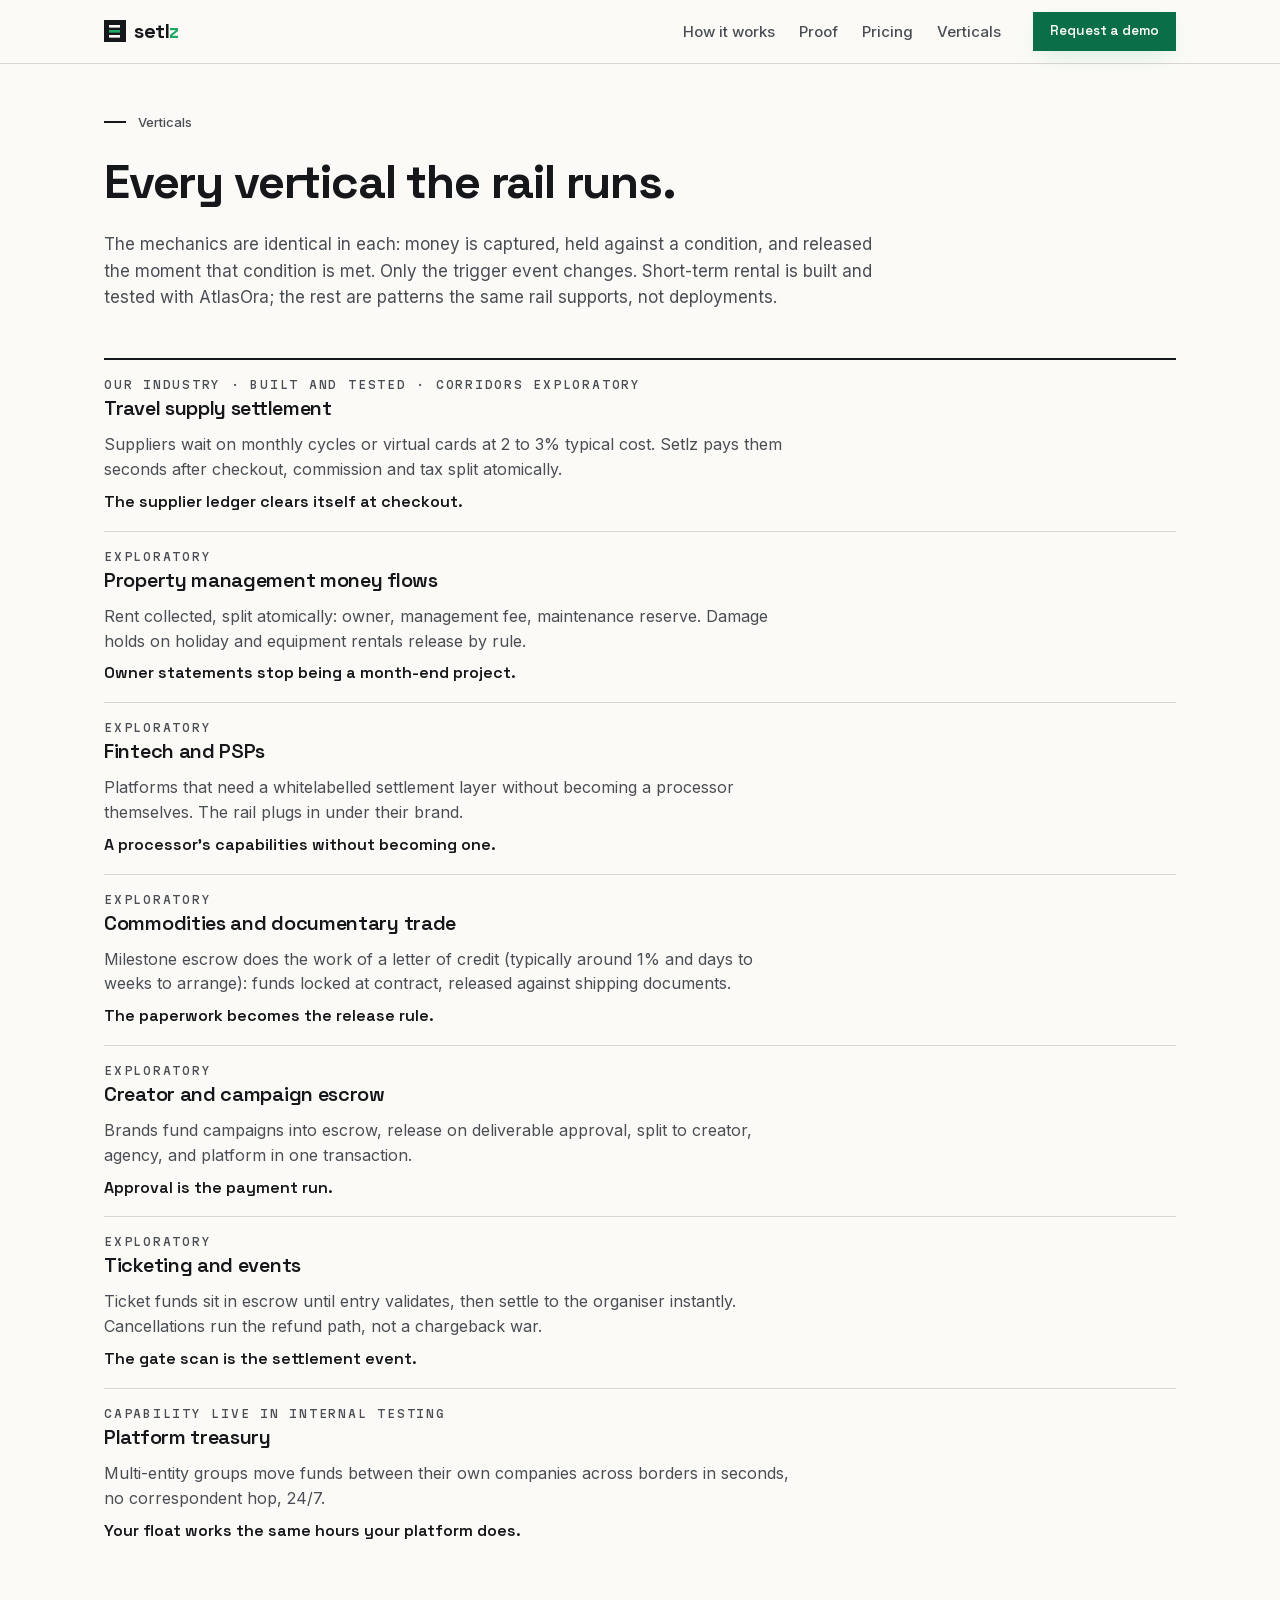
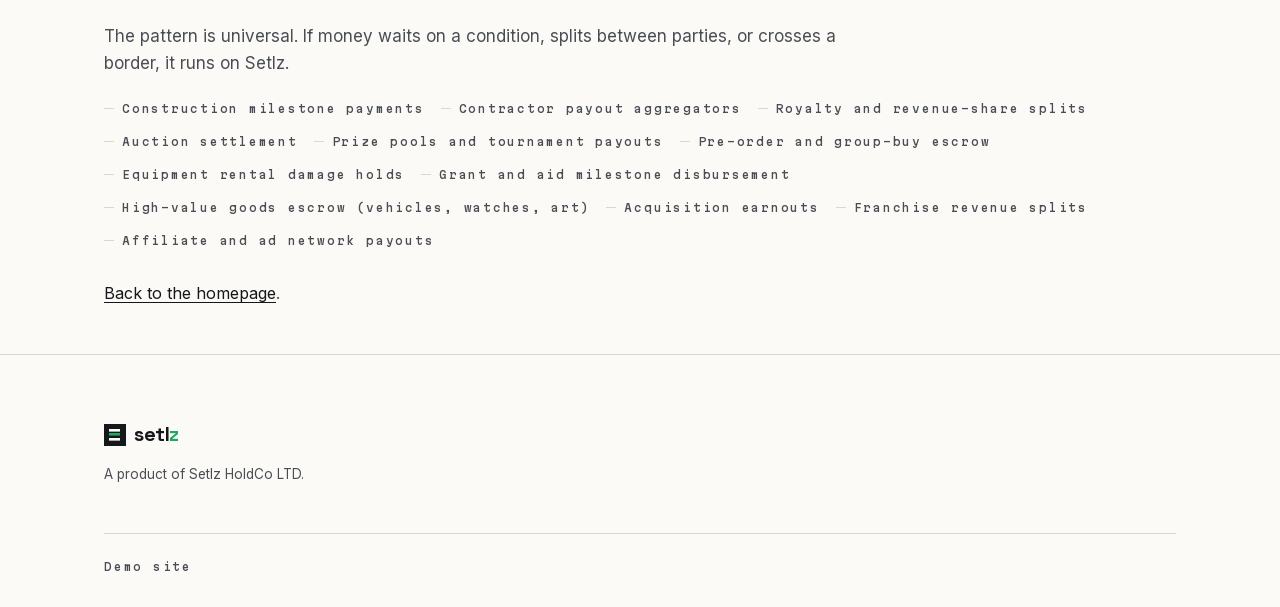
==== commit 18ee9ab8: "refactor: consolidate twelve sections into six Revised brief, Prompt 1.0. The page carried deck geom" ====
--- a/verticals/index.html
+++ b/verticals/index.html
@@ -37,10 +37,9 @@
     </a>
     <nav class="nav-links">
       <a href="/#how">How it works</a>
-      <a href="/#hold">See it settle</a>
-      <a href="/#why">Why we win</a>
+      <a href="/#proof">Proof</a>
       <a href="/#pricing">Pricing</a>
-      <a href="/#cases">Use cases</a>
+      <a href="/verticals/">Verticals</a>
     </nav>
     <a class="btn btn-primary btn-sm" href="/#request-demo">Request a demo</a>
   </div>
--- a/styles.css
+++ b/styles.css
@@ -86,6 +86,9 @@
   --on-dark-soft:  rgba(251, 250, 247, 0.72);
   --on-dark-faint: rgba(251, 250, 247, 0.5);
   --on-dark-line:  rgba(251, 250, 247, 0.16);
+  /* Form-field boundary on the dark ground. Must clear 3:1 per WCAG 1.4.11,
+     which --on-dark-line at 1.61:1 did not. Measured 3.1:1. */
+  --on-dark-edge:  rgba(251, 250, 247, 0.36);
   --on-dark-fill:  rgba(251, 250, 247, 0.06);
 
   /* ---------- faces ---------- */
@@ -430,6 +433,22 @@
 .race-caption,
 .cases-more { max-width: var(--measure); }
 
+
+/* ---------- focus (Phase 7.2) ----------
+   Previously only three components declared a focus style and the form fields
+   actively removed the outline, leaving the rest to browser defaults. This is
+   explicit, contrast-checked, and keyboard-only via :focus-visible so a mouse
+   click does not leave a ring behind. */
+:focus-visible {
+  outline: var(--focus-ring) solid var(--ink);
+  outline-offset: var(--focus-offset);
+}
+/* On the ink ground an ink ring is invisible. */
+.band-dark :focus-visible,
+.demo-band :focus-visible {
+  outline-color: var(--on-dark);
+}
+
 /* ---------- buttons ---------- */
 
 .btn {
@@ -571,12 +590,17 @@
   60%, 100% { transform: translateY(220%); }
 }
 
-/* Below 1200px there is no gutter left once the container takes its width,
-   so the labels would sit over content. Dots and segments still carry the
-   state on their own. */
-@media (max-width: 1200px) {
-  .rail-lbl { display: none; }
-}
+/* LABELS ARE OFF, and this is a correction rather than a preference.
+   Measured in a real browser: the longest label, "Stablecoin service
+   delivered", runs about 234px at 11px with label tracking. For it to clear
+   a 1120px container it would need a viewport past 1650px. Below that it
+   sits on top of the headline. The dots and segments already convey the
+   state, the rail is decorative and aria-hidden, and 5.2 established that
+   tiny wide-tracked uppercase is a legibility problem in its own right.
+
+   The markup is kept: it documents the deck's node sequence, and if the
+   layout ever gains a real gutter this is one line to undo. */
+.rail-lbl { display: none; }
 
 
 /* Reduced motion: rendered static in its complete state, no transitions and
@@ -586,10 +610,12 @@
 .rail.is-static .rail-lbl { transition: none; }
 .rail.is-static .rail-seg.is-settling::after { animation: none; }
 
-/* Below the mobile breakpoint the rail is HIDDEN, not shrunk. It cannot earn
-   a gutter on a 390px viewport, and scaling it down would leave four
-   illegible dots competing with the content for the same 24px. */
-@media (max-width: 760px) {
+/* The rail needs a real gutter, not just a narrow viewport check. The
+   container is 1120px wide plus 24px of padding, so below about 1240px the
+   rail's own 11px dot column overlaps the content: at 1126px the dots were
+   landing on the headline. Hidden below 1280px, which is the first common
+   width with clearance, rather than shrunk. */
+@media (max-width: 1279px) {
   .rail { display: none; }
 }
 
@@ -841,28 +867,10 @@
   margin-bottom: var(--space-7);
 }
 
-.flow {
-  display: flex;
-  align-items: center;
-  gap: var(--space-3);
-  flex-wrap: wrap;
-  margin-bottom: var(--space-3);
-}
-
-.flow-node {
-  border: 1px solid var(--line);
-  background: var(--paper);
-  border-radius: var(--radius);
-  padding: var(--space-3) var(--space-4);
-  font-weight: var(--display-w-semi);
-}
-
-.flow-node-hold { border-color: var(--ink); box-shadow: 0 0 0 3px var(--mist); }
-.flow-node-paid { background: var(--signal-wash); border-color: var(--signal); color: var(--ink); }
-
-.flow-arrow { color: var(--ink); font-size: var(--body-lede); }
-
-.flow-timing { color: var(--ink-soft); margin-bottom: var(--space-7); }
+
+
+
+
 
 
 
@@ -1614,40 +1622,39 @@
 }
 
 .demo-card {
-  color: var(--ink);
+  color: var(--on-dark);
   padding: var(--space-5);
-  border-top: var(--rule-w) solid var(--rule);
+  border-top: var(--rule-w) solid var(--on-dark);
 }
 
 .demo-field { display: flex; flex-direction: column; gap: var(--space-2); margin-bottom: var(--space-4); }
 
-.demo-field label { color: var(--ink-soft); }
+.demo-field label { color: var(--on-dark-soft); }
 
 .demo-field input,
 .demo-field select,
 .demo-field textarea {
   font-family: var(--font-body);
   font-size: var(--mono-row);
-  color: var(--ink);
-  border: 1px solid var(--line);
+  color: var(--on-dark);
+  border: 1px solid var(--on-dark-edge);
   border-radius: var(--radius);
   padding: var(--space-2) var(--space-3);
-  background: var(--ground-alt);
+  background: transparent;
   resize: vertical;
 }
 
 .demo-field input:focus,
 .demo-field select:focus,
 .demo-field textarea:focus {
-  outline: none;
-  border-color: var(--ink);
-  box-shadow: 0 0 0 3px var(--mist);
-  background: var(--paper);
-}
-
-.demo-field.is-invalid input { border-color: var(--ink); }
-
-.demo-error { color: var(--ink); font-weight: var(--display-w-semi); font-size: var(--mono-label); }
+  border-color: var(--on-dark);
+  box-shadow: 0 0 0 3px var(--on-dark-fill);
+  background: var(--on-dark-fill);
+}
+
+.demo-field.is-invalid input { border-color: var(--on-dark); }
+
+.demo-error { color: var(--on-dark); font-weight: var(--display-w-semi); font-size: var(--mono-label); }
 
 .demo-submit {
   width: 100%;
@@ -1665,10 +1672,10 @@
 }
 @keyframes demo-fill { to { background-size: 100% 100%; } }
 
-.demo-fine { margin-top: var(--space-3); color: var(--ink-soft); font-size: var(--mono-label); }
+.demo-fine { margin-top: var(--space-3); color: var(--on-dark-faint); font-size: var(--mono-label); }
 
 .demo-confirm h3 { margin-bottom: var(--space-3); }
-.demo-confirm p { color: var(--ink-soft); font-size: var(--mono-row); margin-bottom: var(--space-4); }
+.demo-confirm p { color: var(--on-dark-soft); font-size: var(--mono-row); margin-bottom: var(--space-4); }
 
 .demo-mailto {
   display: inline-block;
@@ -1680,7 +1687,11 @@
   text-decoration: none;
   padding: var(--space-2) var(--space-3);
 }
-.demo-mailto:hover { border-color: var(--ink); }
+.demo-mailto:hover { border-color: var(--on-dark); }
+
+/* The confirmation heading inherited --ink and was therefore invisible on the
+   dark band: measured 1:1 before this. */
+.demo-confirm h3 { color: var(--on-dark); }
 
 /* ---------- footer ---------- */
 
@@ -1739,8 +1750,10 @@
   min-height: 15px;
   padding: 2px 3px;
   margin-left: 3px;
-  border: 1px solid var(--line);
-  border-radius: var(--radius);
+  /* --line measured 1.38:1 against paper. This is an interactive control, so
+     its boundary needs 3:1 under WCAG 1.4.11; --ink-soft is 8:1. */
+  border: 1px solid var(--ink-soft);
+  border-radius: 3px;
   background: var(--ground-alt);
   color: var(--ink-soft);
   cursor: help;
@@ -1942,6 +1955,114 @@
 @media (prefers-reduced-motion: reduce) {
   html { scroll-behavior: auto; }
   .reveal { opacity: 1; transform: none; transition: none; }
+}
+
+
+/* ============================================================
+   MOBILE PASS (Phase 7.1)
+   Decisions per component, rather than one global squeeze.
+============================================================ */
+
+/* Tap targets. Every control reaches 44px without changing how it looks:
+   the note reference keeps its 16px badge and gains an invisible 44px hit
+   area, which is the only way to hit 44 without a badge the size of the
+   text it annotates. */
+.note-btn { position: relative; }
+.note-btn::after {
+  content: "";
+  position: absolute;
+  left: 50%;
+  top: 50%;
+  width: 44px;
+  height: 44px;
+  transform: translate(-50%, -50%);
+}
+
+@media (max-width: 760px) {
+  /* --- tap targets --- */
+  .btn { min-height: 44px; display: inline-flex; align-items: center; justify-content: center; }
+  .hero-link { min-height: 44px; display: inline-flex; align-items: center; }
+  .logo { min-height: 44px; }
+  .esc-scenario-btn,
+  .esc-rail-btn,
+  .wm-corridor-btn { min-height: 44px; padding: var(--space-3) var(--space-4); }
+  .esc-actions .btn { width: 100%; }
+  .footer-col a, .footer-fine a { min-height: 44px; display: inline-flex; align-items: center; }
+  /* Form controls were 36 to 38px. Inline links inside a sentence are left
+     alone: WCAG 2.5.8 exempts targets in a line of text, and forcing 44px
+     there would break the paragraph's leading. */
+  .demo-field input,
+  .demo-field select,
+  .demo-field textarea { min-height: 44px; }
+  .proof-copy, .anat-head { min-height: 44px; }
+  .nav-inner { min-height: 44px; }
+
+  /* --- ledger rows: STACK ---
+     .grow-lv held two columns down to 320px, which left a 113px label beside
+     a 134px value. Label above value reads properly and the hairline still
+     separates rows. */
+  .grow-lv {
+    grid-template-columns: 1fr;
+    gap: var(--space-1);
+  }
+  .grow-lv .gval,
+  .grow-lv .gval-lg { text-align: left; }
+  .grow-def { grid-template-columns: 1fr; gap: var(--space-2); }
+
+  /* --- comparison table: STACK, not scroll ---
+     Chosen deliberately. A 3-column comparison is the one table where
+     stacking preserves the argument; horizontal scroll hides the column the
+     whole point depends on. Each row becomes its own labelled block. */
+  .compare-table { min-width: 0; width: 100%; }
+  .compare-table thead { display: none; }
+  .compare-table tbody,
+  .compare-table tr,
+  .compare-table td { display: block; width: auto; }
+  .compare-table tr {
+    border-top: var(--rule-w) solid var(--rule);
+    padding: var(--space-4) 0;
+  }
+  .compare-table tr td:first-child {
+    font-family: var(--font-display);
+    font-weight: var(--display-w-semi);
+    font-size: var(--display-3);
+    padding: 0 0 var(--space-2);
+    border: 0;
+  }
+  .compare-table td[data-c] {
+    padding: var(--space-2) 0 0;
+    border: 0;
+    display: grid;
+    grid-template-columns: 11ch 1fr;
+    gap: var(--space-3);
+    align-items: baseline;
+  }
+  .compare-table td[data-c]::before {
+    content: attr(data-c);
+    font-family: var(--font-mono);
+    font-size: var(--mono-label);
+    letter-spacing: var(--mono-label-track);
+    text-transform: uppercase;
+    color: var(--ink-soft);
+  }
+  /* The table no longer overflows, so the scroll container must not imply it can. */
+  .table-scroll { overflow-x: visible; }
+
+  /* --- map: DROP the hop labels ---
+     The corridor viewBox narrows on mobile, which scaled the SVG wire labels
+     to about 5px. Illegible, so they are dropped rather than shrunk. The
+     route, the pins and the city names still carry the comparison, and the
+     meters below state every figure in text. */
+  .wm-wire-label { display: none; }
+
+  /* --- anatomy rows --- */
+  .anat-cells { gap: var(--space-3); }
+}
+
+@media (max-width: 420px) {
+  /* The hero figure is the largest numeral on the page and must not force
+     the row wider than the viewport at the smallest sizes. */
+  .hrow-figure { font-size: clamp(44px, 14vw, 64px); }
 }
 
 /* ---------- responsive ---------- */
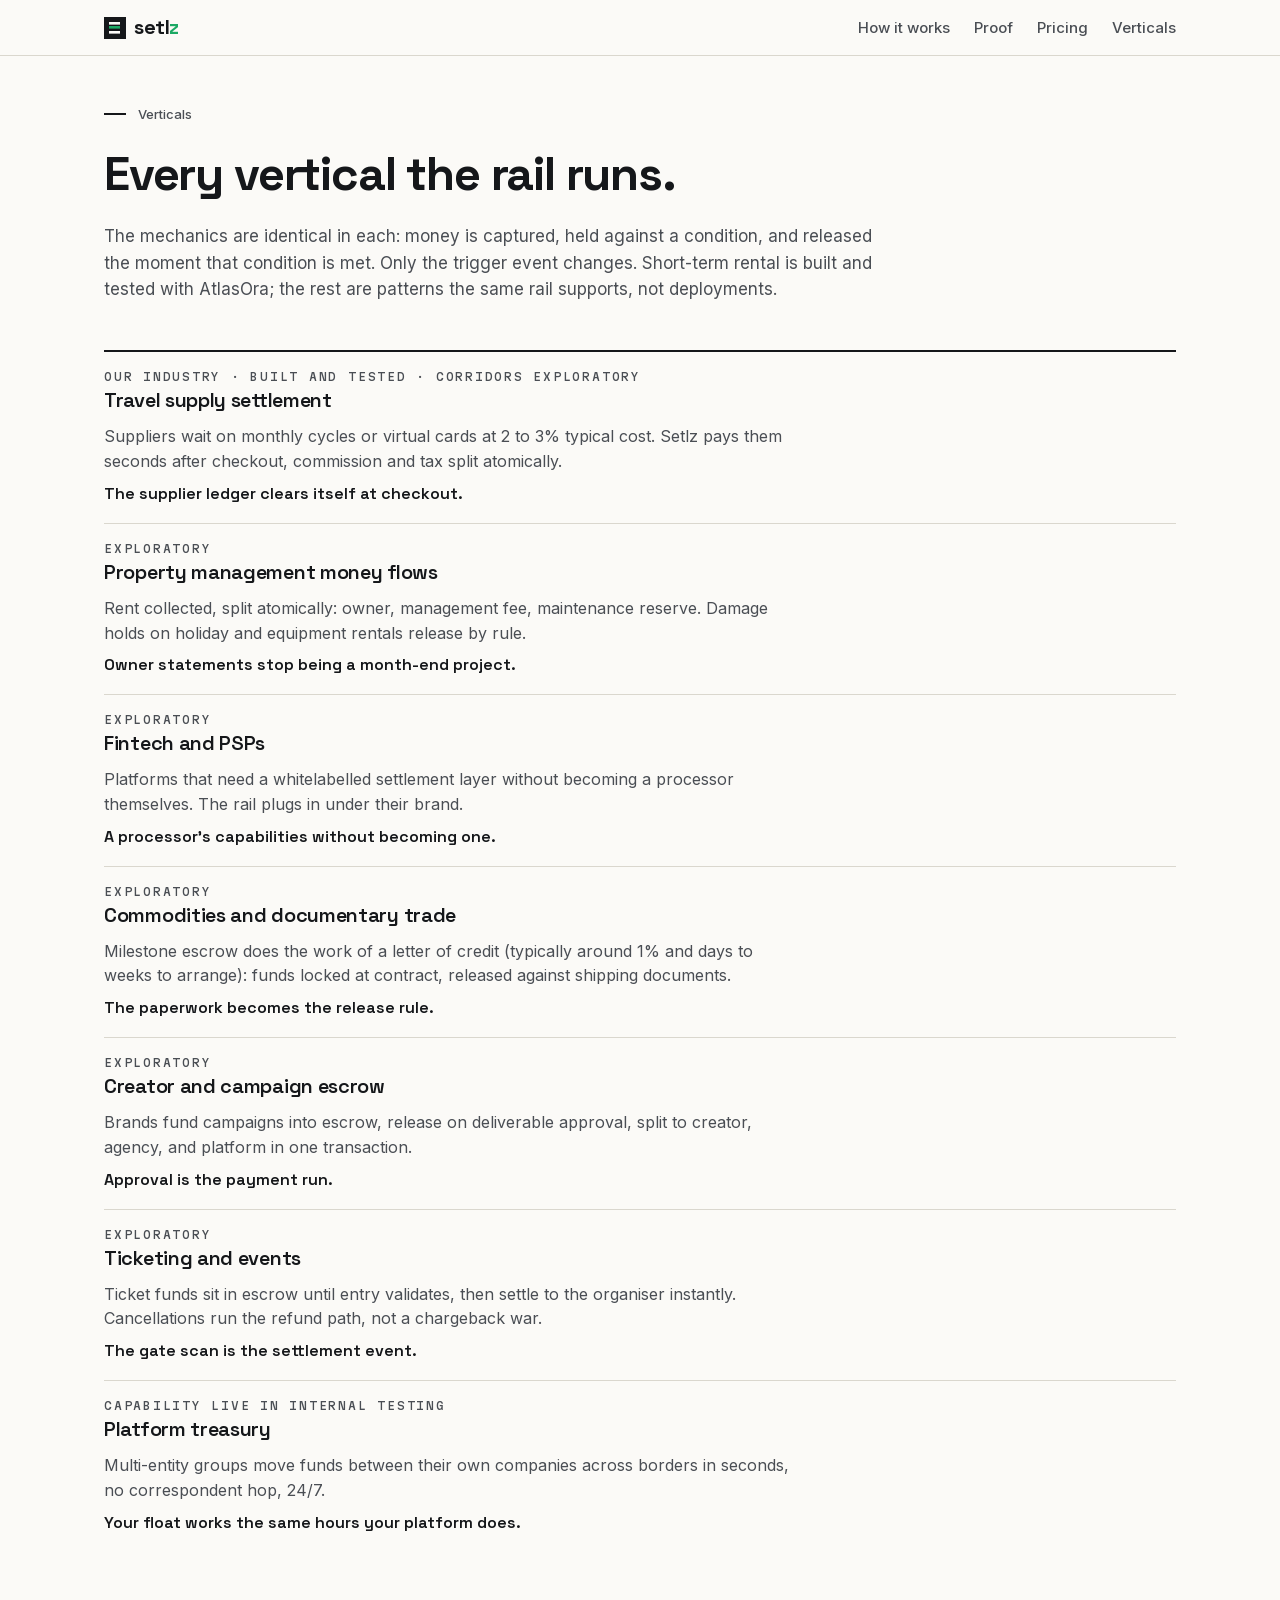
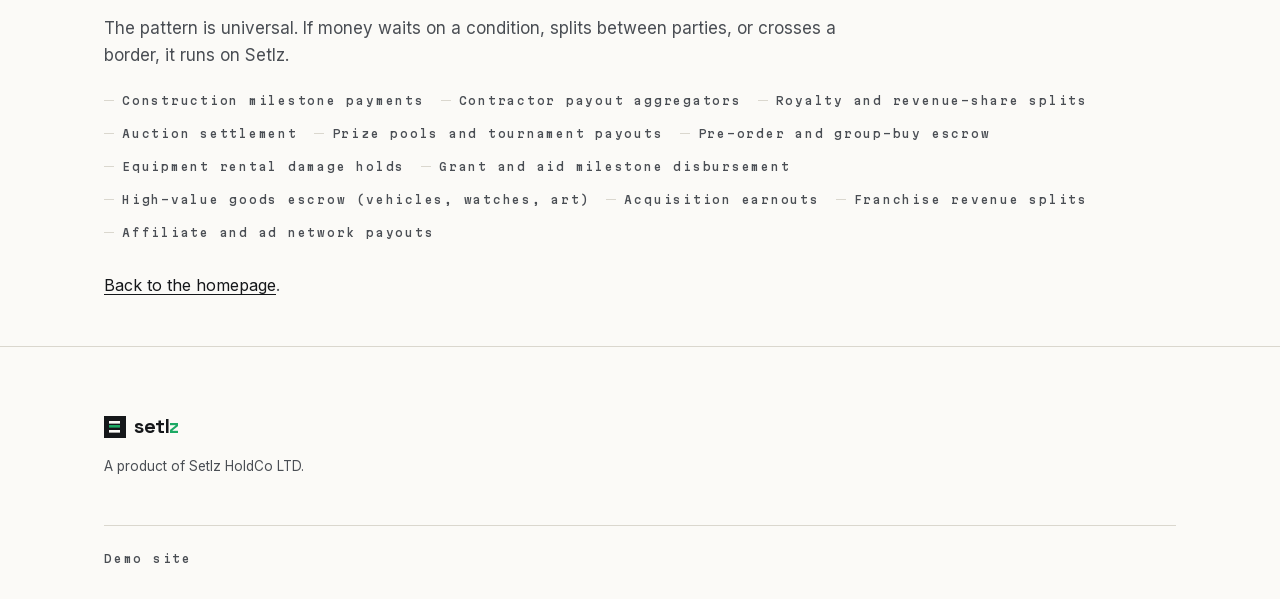
==== commit 667991b8: "refactor: remove the CTA button from the header The header is now the wordmark and four text links, " ====
--- a/verticals/index.html
+++ b/verticals/index.html
@@ -3,8 +3,36 @@
 <head>
 <meta charset="utf-8">
 <meta name="viewport" content="width=device-width, initial-scale=1">
+<title>Verticals · Setlz settlement infrastructure</title>
+<meta name="description" content="Every vertical the Setlz settlement rail runs: travel supply, property management, fintech and PSPs, commodities, creator escrow, ticketing and platform treasury. Identical mechanics, different trigger event.">
+
+<!-- ============================================================
+     INDEXING (Phase 6.2)
+
+     noindex is the FAIL-SAFE default and this is the single switch. There is
+     no build step in this repo, so a truly environment-driven value needs
+     either a host header (X-Robots-Tag on staging) or a build. Until a deploy
+     target exists, defaulting to noindex means a demo can never be indexed by
+     omission; the launch checklist in README.md is the deliberate flip.
+============================================================ -->
 <meta name="robots" content="noindex, nofollow">
-<title>Verticals &middot; Setlz</title>
+
+<!-- Absolute URLs below carry the TODO-SETLZ-DOMAIN token. They are inert
+     while robots.txt disallows everything, and launch requires replacing the
+     token everywhere it appears. See the checklist in README.md. -->
+<link rel="canonical" href="https://TODO-SETLZ-DOMAIN/verticals/">
+<meta property="og:type" content="website">
+<meta property="og:site_name" content="Setlz">
+<meta property="og:title" content="Verticals · Setlz settlement infrastructure">
+<meta property="og:description" content="Every vertical the Setlz settlement rail runs: travel supply, property management, fintech and PSPs, commodities, creator escrow, ticketing and platform treasury. Identical mechanics, different trigger event.">
+<meta property="og:url" content="https://TODO-SETLZ-DOMAIN/verticals/">
+<meta property="og:image" content="https://TODO-SETLZ-DOMAIN/og-image.png">
+<meta property="og:image:width" content="1200">
+<meta property="og:image:height" content="630">
+<meta name="twitter:card" content="summary_large_image">
+<meta name="twitter:title" content="Verticals · Setlz settlement infrastructure">
+<meta name="twitter:description" content="Every vertical the Setlz settlement rail runs: travel supply, property management, fintech and PSPs, commodities, creator escrow, ticketing and platform treasury. Identical mechanics, different trigger event.">
+<meta name="twitter:image" content="https://TODO-SETLZ-DOMAIN/og-image.png">
 <!-- Self-hosted variable faces, 94KB total for the latin subset.
      Preloaded so the stylesheet does not gate first paint on a
      third-party round trip. -->
@@ -41,7 +69,6 @@
       <a href="/#pricing">Pricing</a>
       <a href="/verticals/">Verticals</a>
     </nav>
-    <a class="btn btn-primary btn-sm" href="/#request-demo">Request a demo</a>
   </div>
 </header>
 
@@ -138,7 +165,6 @@
           <span class="logo-mark" aria-hidden="true"></span>
           <span class="logo-word" data-brand>Setlz</span>
         </a>
-        <!-- PENDING LEGAL REVIEW: Setlz HoldCo LTD attribution line below -->
         <p class="footer-parent">A product of Setlz HoldCo LTD.</p>
       </div>
     </div>
--- a/styles.css
+++ b/styles.css
@@ -411,7 +411,7 @@
 /* Tabular figures wherever a numeral sits in a data position. Martian Mono
    is monospaced so its digits are equal-width by construction; this makes
    the intent explicit and also covers Inter, which is not. */
-.gval, .gval-lg, .hrow, .compare-table, .esc, .wm-meters, .notes {
+.gval, .gval-lg, .stmt, .compare-table, .esc, .wm-meters {
   font-variant-numeric: tabular-nums;
   font-feature-settings: "tnum" 1;
 }
@@ -429,7 +429,6 @@
 .case-payoff,
 .camp-attack,
 .camp-lines li,
-.notes li,
 .race-caption,
 .cases-more { max-width: var(--measure); }
 
@@ -506,6 +505,8 @@
    Decorative: aria-hidden, not focusable, pointer-events none. It
    duplicates information the page already states in text.
 ============================================================ */
+
+.rail.is-hidden { opacity: 0; pointer-events: none; }
 
 .rail {
   position: fixed;
@@ -719,107 +720,171 @@
 
 .hero-ctas { display: flex; gap: var(--space-3); flex-wrap: wrap; }
 
-/* ---------- hero settlement row (Phase 3.2) ----------
-   Same ledger grid as .group elsewhere, but one row wide and with the last
-   column carrying the hero figure. The figure is a cell, not a tile. */
-
-.hrow {
+/* ---------- settlement statement (Phase 3.2, revised) ----------
+   A document on continuous-feed paper. The perforation strip is the defining
+   device and four of its holes are the settlement rail: same state model,
+   driven by the same module. */
+
+.stmt {
   margin-top: var(--space-7);
-  border-top: var(--rule-w) solid var(--rule);
-}
-
-.hrow-head,
-.hrow-body {
   display: grid;
-  grid-template-columns: 1.3fr 1.3fr 1fr 0.7fr minmax(28%, 1.6fr);
-  gap: var(--space-5);
+  grid-template-columns: 34px 1fr;
+  border: 1px solid var(--line);
+  border-radius: 0;
+  background: var(--paper);
+}
+
+/* Tractor feed. Holes in --mist, separated from the body by a vertical
+   dashed hairline. */
+.stmt-perf {
+  display: flex;
+  flex-direction: column;
+  align-items: center;
+  justify-content: space-around;
+  padding: var(--space-4) 0;
+  border-right: 1px dashed var(--line);
+}
+.perf-hole {
+  width: 9px;
+  height: 9px;
+  border-radius: 50%;
+  background: var(--mist);
+  flex: none;
+}
+/* The four state markers. Deliberately the same shape as the decorative
+   holes: the rail hides inside the device rather than sitting on top of it. */
+.perf-hole.is-state {
+  box-sizing: border-box;
+  transition: background var(--t-mid) var(--ease), box-shadow var(--t-mid) var(--ease);
+}
+.perf-hole.is-done    { background: var(--ink); }
+.perf-hole.is-current { background: var(--ink); box-shadow: 0 0 0 3px var(--mist); }
+.perf-hole.is-settled { background: var(--signal); box-shadow: 0 0 0 3px var(--signal-wash); }
+
+.stmt-body { padding: var(--space-4) var(--space-5) var(--space-4); min-width: 0; }
+
+.stmt-head {
+  display: flex;
   align-items: baseline;
-}
-.hrow-head { padding: var(--space-3) 0 0; }
-.hrow-body {
-  padding: 0 0 var(--space-3);
-  border-bottom: var(--hair-w) solid var(--hair);
-}
-.hrow-elapsed-label { text-align: right; }
-
-.hrow-cell {
+  gap: var(--space-3);
+  flex-wrap: wrap;
+  padding-bottom: var(--space-3);
+  border-bottom: 1px solid var(--line);
+}
+.stmt-brand {
+  font-family: var(--font-display);
+  font-weight: var(--display-w);
+  font-size: var(--display-3);
+  letter-spacing: var(--display-3-track);
+}
+.stmt-title { font-size: var(--body-small); color: var(--ink-soft); }
+.stmt-ref {
+  margin-left: auto;
+  font-family: var(--font-mono);
+  font-size: var(--mono-label);
+  letter-spacing: var(--mono-label-track);
+  color: var(--ink-soft);
+  font-variant-numeric: tabular-nums;
+}
+
+/* Five columns. Amount and elapsed right-align as figures should. */
+.stmt-cols,
+.stmt-row {
+  display: grid;
+  grid-template-columns: 11ch 10ch 1fr minmax(9ch, auto) minmax(7ch, auto);
+  gap: var(--space-4);
+  align-items: baseline;
+}
+.stmt-cols { padding: var(--space-3) 0 var(--space-2); }
+.stmt-num { text-align: right; }
+
+.stmt-row {
+  padding: var(--space-2) 0;
   font-family: var(--font-mono);
   font-size: var(--mono-row);
-  font-weight: var(--mono-row-w);
   color: var(--ink);
   font-variant-numeric: tabular-nums;
   font-feature-settings: "tnum" 1;
-}
-
-/* The largest numeral on the page. Right-aligned to its own column, on the
-   row's baseline, under the ELAPSED label. */
-.hrow-figure {
-  font-family: var(--font-mono);
+  border-top: 1px solid var(--line);
+}
+/* Dotted leader between the amount and elapsed columns, the way a printed
+   statement carries the eye across. */
+.stmt-row > span:nth-child(4) { position: relative; }
+.stmt-row > span:nth-child(4)::after {
+  content: "";
+  position: absolute;
+  right: calc(var(--space-4) * -1);
+  bottom: 0.32em;
+  width: var(--space-4);
+  border-bottom: 1px dotted var(--line);
+}
+
+/* The live row. signal-deep as TEXT on signal-wash, measured at 5.61:1.
+   signal-deep as a FILL remains CTA-only. */
+.stmt-live {
+  background: var(--signal-wash);
+  color: var(--signal-deep);
+  margin: 0 calc(var(--space-5) * -1);
+  padding: var(--space-3) var(--space-5);
+}
+.stmt-live .stmt-elapsed {
   font-size: var(--mono-hero);
   font-weight: var(--mono-hero-w);
   letter-spacing: var(--mono-hero-track);
-  line-height: 0.82;
-  text-align: right;
-  color: var(--ink);
-  font-variant-numeric: tabular-nums;
-  font-feature-settings: "tnum" 1;
-  align-self: end;
-}
-
-.hrow-foot {
+  line-height: 0.85;
+  display: block;
+}
+
+.stmt-split {
   display: flex;
-  justify-content: space-between;
   gap: var(--space-4);
   flex-wrap: wrap;
   padding-top: var(--space-3);
-}
-.hrow-status,
-.hrow-note {
   font-family: var(--font-mono);
   font-size: var(--mono-label);
-  font-weight: var(--mono-label-w);
   letter-spacing: var(--mono-label-track);
   color: var(--ink-soft);
-}
-/* Settled is the one non-CTA green: ink text, signal marker. */
-.hrow[data-state="settled"] .hrow-status { color: var(--ink); font-weight: var(--display-w-semi); }
-.hrow[data-state="settled"] .hrow-status::before {
-  content: "";
-  display: inline-block;
-  width: 7px;
-  height: 7px;
-  border-radius: 50%;
-  background: var(--signal);
-  margin-right: var(--space-2);
-  vertical-align: 1px;
-}
-
-/* Cells arrive as the row executes. */
-.hrow-cell, .hrow-figure { transition: opacity var(--t-fast) var(--ease); }
-.hrow[data-state="idle"] .hrow-cell,
-.hrow[data-state="idle"] .hrow-figure { opacity: 0; }
-
-@media (prefers-reduced-motion: reduce) {
-  .hrow-cell, .hrow-figure { transition: none; }
-  .hrow[data-state="idle"] .hrow-cell,
-  .hrow[data-state="idle"] .hrow-figure { opacity: 1; }
-}
-
-@media (max-width: 760px) {
-  /* Five columns cannot hold at 390px. The row stacks into label/value
-     pairs, and the figure keeps its own full-width line. */
-  .hrow-head { display: none; }
-  .hrow-body { grid-template-columns: 1fr; gap: var(--space-2); }
-  .hrow-cell::before {
-    content: attr(data-label);
-    display: block;
-    font-size: var(--mono-label);
-    letter-spacing: var(--mono-label-track);
-    color: var(--ink-soft);
-    margin-bottom: 2px;
-  }
-  .hrow-figure { text-align: left; margin-top: var(--space-3); }
-}
+  font-variant-numeric: tabular-nums;
+  opacity: 0;
+  transition: opacity var(--t-mid) var(--ease);
+}
+.stmt[data-state="settled"] .stmt-split { opacity: 1; }
+
+.stmt-tear {
+  margin-top: var(--space-4);
+  border-top: 1px dashed var(--line);
+}
+.stmt-foot {
+  display: flex;
+  align-items: center;
+  gap: var(--space-4);
+  flex-wrap: wrap;
+  padding-top: var(--space-3);
+}
+.stmt-mark {
+  font-family: var(--font-mono);
+  font-size: var(--mono-label);
+  font-weight: var(--display-w-semi);
+  letter-spacing: var(--mono-label-track);
+  text-transform: uppercase;
+  color: var(--ink);
+  border: 1px solid var(--ink);
+  padding: var(--space-1) var(--space-2);
+  opacity: 0;
+  transform: rotate(-1.5deg);
+  transition: opacity var(--t-fast) var(--ease);
+}
+.stmt[data-state="settled"] .stmt-mark { opacity: 1; }
+.stmt-note {
+  font-family: var(--font-mono);
+  font-size: var(--mono-label);
+  letter-spacing: var(--mono-label-track);
+  color: var(--ink-soft);
+  margin-left: auto;
+}
+
+/* The headline's emphasis, matching the deck's use of <em>. */
+.hero-h1 em { font-style: normal; color: var(--signal-deep); }
 
 /* Hero link beside the primary CTA: a text link, not a second button. */
 .hero-link {
@@ -832,6 +897,27 @@
   align-self: center;
 }
 .hero-link:hover { text-decoration-thickness: 2px; }
+
+@media (prefers-reduced-motion: reduce) {
+  .stmt-split, .stmt-mark, .perf-hole.is-state { transition: none; }
+}
+
+@media (max-width: 760px) {
+  /* The perforation strip and the value-date column drop. Counterparty,
+     amount and elapsed survive, and it still reads as a statement. */
+  .stmt { grid-template-columns: 1fr; }
+  .stmt-perf { display: none; }
+  .stmt-cols { display: none; }
+  .stmt-row {
+    grid-template-columns: 1fr auto;
+    gap: var(--space-2) var(--space-4);
+  }
+  .stmt-row > span[data-c="Value date"],
+  .stmt-row > span[data-c="Reference"] { display: none; }
+  .stmt-row > span:nth-child(4)::after { display: none; }
+  .stmt-live .stmt-elapsed { font-size: clamp(40px, 13vw, 60px); }
+  .stmt-note { margin-left: 0; }
+}
 
 /* ---------- sections ---------- */
 
@@ -1181,7 +1267,7 @@
 
 
 /* Trust centerpiece styles: block is commented out in the HTML until the
-   v2.9 claim gate clears (wallet memo, audit, Gavin sign-off). */
+   the stronger custody claims are permitted. */
 .trust-center {
   margin-top: var(--space-7);
   border: 1.5px solid var(--ink);
@@ -1672,7 +1758,7 @@
 }
 @keyframes demo-fill { to { background-size: 100% 100%; } }
 
-.demo-fine { margin-top: var(--space-3); color: var(--on-dark-faint); font-size: var(--mono-label); }
+.demo-fine { margin-top: var(--space-3); color: var(--on-dark-soft); font-size: var(--mono-label); }
 
 .demo-confirm h3 { margin-bottom: var(--space-3); }
 .demo-confirm p { color: var(--on-dark-soft); font-size: var(--mono-row); margin-bottom: var(--space-4); }
@@ -1693,6 +1779,22 @@
    dark band: measured 1:1 before this. */
 .demo-confirm h3 { color: var(--on-dark); }
 
+
+/* The team was absorbed into the dark demo band by the 1.0 consolidation and
+   kept its ink text: measured 2.15:1. Same failure mode as the demo form in
+   7.2, caught the same way. Anything moved onto this band needs its colours
+   rechecked, not just its layout. */
+.demo-band .section-lede,
+.demo-band .grow p,
+.demo-band .team-advisors { color: var(--on-dark-soft); }
+.demo-band .glabel { color: var(--on-dark-faint); }
+.demo-band .grow h3,
+.demo-band .gval,
+.demo-band .gval-lg { color: var(--on-dark); }
+.demo-band .group { border-top-color: var(--on-dark); }
+.demo-band .grow { border-bottom-color: var(--on-dark-line); }
+.demo-band .team-advisors { border-left-color: var(--on-dark); }
+
 /* ---------- footer ---------- */
 
 .footer {
@@ -1712,18 +1814,6 @@
 .footer-col { display: flex; flex-direction: column; gap: var(--space-2); }
 .footer-head { color: var(--ink-soft); margin-bottom: var(--space-1); }
 
-.dead {
-  color: var(--ink-soft);
-  text-decoration: none;
-  font-size: var(--mono-row);
-}
-.dead:hover {
-  color: var(--ink);
-  text-decoration: underline;
-  text-decoration-color: var(--ink);
-  text-decoration-thickness: 2px;
-  text-underline-offset: 4px;
-}
 
 .footer-fine {
   color: var(--ink-soft);
@@ -1731,216 +1821,23 @@
   padding-top: var(--space-5);
 }
 
-/* ---------- note affordance + methodology block (Phase 1.3) ----------
-   Replaces the asterisked footnotes that sat under individual components.
-   One numbered reference per affected figure; the number matches the entry
-   in the Notes and methodology list above the footer. Reveals on hover, on
-   keyboard focus, and on tap (the button toggles, so touch works without a
-   hover state). */
-
-.note-ref { position: relative; display: inline-block; }
-
-.note-btn {
-  font-family: var(--font-mono);
-  font-size: var(--mono-label);
-  font-weight: var(--display-w);
-  line-height: 1;
-  vertical-align: super;
-  min-width: 15px;
-  min-height: 15px;
-  padding: 2px 3px;
-  margin-left: 3px;
-  /* --line measured 1.38:1 against paper. This is an interactive control, so
-     its boundary needs 3:1 under WCAG 1.4.11; --ink-soft is 8:1. */
-  border: 1px solid var(--ink-soft);
-  border-radius: 3px;
-  background: var(--ground-alt);
-  color: var(--ink-soft);
-  cursor: help;
-}
-.note-btn:hover { color: var(--ink); border-color: var(--ink-soft); }
-.note-btn:focus-visible {
-  outline: var(--focus-ring) solid var(--ink);
-  outline-offset: 2px;
-  color: var(--ink);
-}
-
-.note-pop {
-  position: absolute;
-  bottom: calc(100% + 8px);
-  left: 50%;
-  transform: translateX(-50%);
-  z-index: 20;
-  width: max-content;
-  max-width: 270px;
-  padding: var(--space-2) var(--space-3);
-  border: 1px solid var(--line);
-  border-radius: var(--radius-pop);
-  background: var(--paper);
-  box-shadow: 0 12px 30px -12px var(--shadow-ink);
-  font-family: var(--font-body);
-  font-size: var(--body-eyebrow);
+
+/* Footer: the developer column is honest prose rather than dead links, and the
+   legal line carries the registered details a UK company must show. */
+.footer-plain {
+  font-size: var(--body-small);
+  color: var(--ink-soft);
+  max-width: 34ch;
   line-height: var(--lh-body);
-  letter-spacing: 0;
-  text-transform: none;
-  color: var(--ink-soft);
-  text-align: left;
-}
-/* Hover and focus reveal; the is-open class is the tap path. */
-.note-ref:hover .note-pop[hidden],
-.note-ref:focus-within .note-pop[hidden],
-.note-pop.is-open { display: block; }
-.note-pop[hidden] { display: none; }
-
-/* Keep the popover on screen at the page edges. */
-.note-pop.pin-left { left: 0; transform: none; }
-.note-pop.pin-right { left: auto; right: 0; transform: none; }
-
-.notes {
-  border-top: 2px solid var(--line);
-  padding-top: var(--space-5);
-}
-.notes h2 {
-  font-family: var(--font-display);
-  font-size: var(--body-lede);
-  font-weight: var(--display-w-semi);
-  letter-spacing: var(--display-3-track);
-  margin-bottom: var(--space-4);
-}
-.notes ol {
-  margin: 0;
-  padding-left: 1.4em;
-  max-width: 78ch;
-}
-.notes li {
-  font-size: var(--body-small);
-  line-height: var(--lh-body);
-  color: var(--ink-soft);
-  margin-bottom: var(--space-2);
-}
-.notes li:last-child { margin-bottom: 0; }
-.notes-section { padding: var(--section-compressed) 0; }
-
-
-/* ---------- anatomy of a settlement (Phase 4.1) ----------
-   No panel, no card: the expanded detail is indented hairline rows, so the
-   whole thing stays inside the one-level containment budget. */
-
-.anat { padding: 0; }
-
-.anat-head {
-  width: 100%;
-  display: grid;
-  grid-template-columns: 1fr auto;
-  gap: var(--space-4);
-  align-items: baseline;
-  padding: var(--space-4) 0;
-  background: none;
-  border: 0;
-  border-radius: var(--radius);
-  text-align: left;
-  cursor: pointer;
-  font: inherit;
-}
-.anat-head:hover .anat-toggle { color: var(--ink); }
-.anat-head:focus-visible { outline: var(--focus-ring) solid var(--ink); outline-offset: var(--focus-offset); }
-
-.anat-cells {
-  display: flex;
-  align-items: baseline;
-  gap: var(--space-4);
-  flex-wrap: wrap;
-  justify-content: flex-end;
-}
-.anat-elapsed {
-  font-family: var(--font-mono);
-  font-size: var(--mono-row);
-  color: var(--ink-soft);
-  font-variant-numeric: tabular-nums;
-}
-.anat-hash {
-  font-family: var(--font-mono);
-  font-size: var(--mono-label);
-  letter-spacing: var(--mono-label-track);
-  color: var(--ink);
-  text-decoration: underline;
-  text-underline-offset: 3px;
-}
-/* Simulated hashes are not links and must not look like one. */
-.anat-hash.is-sim {
-  text-decoration: none;
-  color: var(--ink-soft);
+}
+.footer-legal {
+  color: var(--ink-soft);
+  margin-top: var(--space-5);
+  max-width: var(--measure);
+}
+.footer-todo {
   border-bottom: 1px dashed var(--line);
-}
-.anat-toggle {
-  font-family: var(--font-mono);
-  font-size: var(--body-lede);
-  line-height: 1;
-  color: var(--ink-soft);
-  width: 1ch;
-  transition: transform var(--t-fast) var(--ease), color var(--t-fast) var(--ease);
-}
-.anat.is-open .anat-toggle { transform: rotate(45deg); color: var(--ink); }
-
-/* Expanded: a timeline, then the payout legs. Indented, hairline-separated,
-   no ground of its own. */
-.anat-panel { padding: 0 0 var(--space-5); }
-
-.anat-step,
-.anat-leg {
-  display: grid;
-  grid-template-columns: 8ch 1fr auto;
-  gap: var(--space-4);
-  align-items: baseline;
-  padding: var(--space-2) 0;
-  border-top: var(--hair-w) solid var(--hair);
-}
-.anat-leg { grid-template-columns: 8ch 1fr auto; }
-
-.anat-t {
-  font-family: var(--font-mono);
-  font-size: var(--mono-label);
-  letter-spacing: var(--mono-label-track);
-  color: var(--ink-soft);
-  font-variant-numeric: tabular-nums;
-}
-.anat-what { display: flex; flex-direction: column; gap: 2px; }
-.anat-what-main { font-size: var(--body-small); color: var(--ink); font-weight: var(--body-w-strong); }
-.anat-detail { font-size: var(--body-small); color: var(--ink-soft); }
-.anat-amt {
-  font-family: var(--font-mono);
-  font-size: var(--mono-row);
-  color: var(--ink);
-  font-variant-numeric: tabular-nums;
-  font-feature-settings: "tnum" 1;
-  text-align: right;
-}
-
-.anat-legs { margin-top: var(--space-4); }
-.anat-legs > .glabel { padding-bottom: var(--space-2); }
-.anat-leg-to { grid-column: 2; font-size: var(--body-small); color: var(--ink); }
-
-.anat-stamp {
-  font-family: var(--font-display);
-  font-size: var(--body);
-  font-weight: var(--display-w-semi);
-  color: var(--ink);
-  margin-top: var(--space-4);
-}
-
-.anat-foot { color: var(--ink-soft); margin-top: var(--space-5); max-width: var(--measure); }
-.anat-audit-link { color: var(--ink); text-decoration: underline; text-underline-offset: 3px; }
-
-@media (prefers-reduced-motion: reduce) {
-  .anat-toggle { transition: none; }
-}
-
-@media (max-width: 760px) {
-  .anat-head { grid-template-columns: 1fr; }
-  .anat-cells { justify-content: flex-start; margin-top: var(--space-2); }
-  .anat-step, .anat-leg { grid-template-columns: 7ch 1fr; }
-  .anat-amt { grid-column: 2; text-align: left; }
-  .anat-leg-to { grid-column: 2; }
+  color: var(--ink-soft);
 }
 
 /* ---------- reveal on scroll ---------- */
@@ -1967,16 +1864,6 @@
    the note reference keeps its 16px badge and gains an invisible 44px hit
    area, which is the only way to hit 44 without a badge the size of the
    text it annotates. */
-.note-btn { position: relative; }
-.note-btn::after {
-  content: "";
-  position: absolute;
-  left: 50%;
-  top: 50%;
-  width: 44px;
-  height: 44px;
-  transform: translate(-50%, -50%);
-}
 
 @media (max-width: 760px) {
   /* --- tap targets --- */
@@ -2062,7 +1949,6 @@
 @media (max-width: 420px) {
   /* The hero figure is the largest numeral on the page and must not force
      the row wider than the viewport at the smallest sizes. */
-  .hrow-figure { font-size: clamp(44px, 14vw, 64px); }
 }
 
 /* ---------- responsive ---------- */
@@ -2109,6 +1995,5 @@
   .tier-standard    { padding: var(--space-7) 0; }
   .tier-primary     { padding: var(--space-8) 0; }
   .tier-compressed  { padding: var(--space-6) 0; }
-  .notes-section    { padding: var(--space-6) 0; }
   .camp { padding: var(--space-5) var(--space-5); }
 }
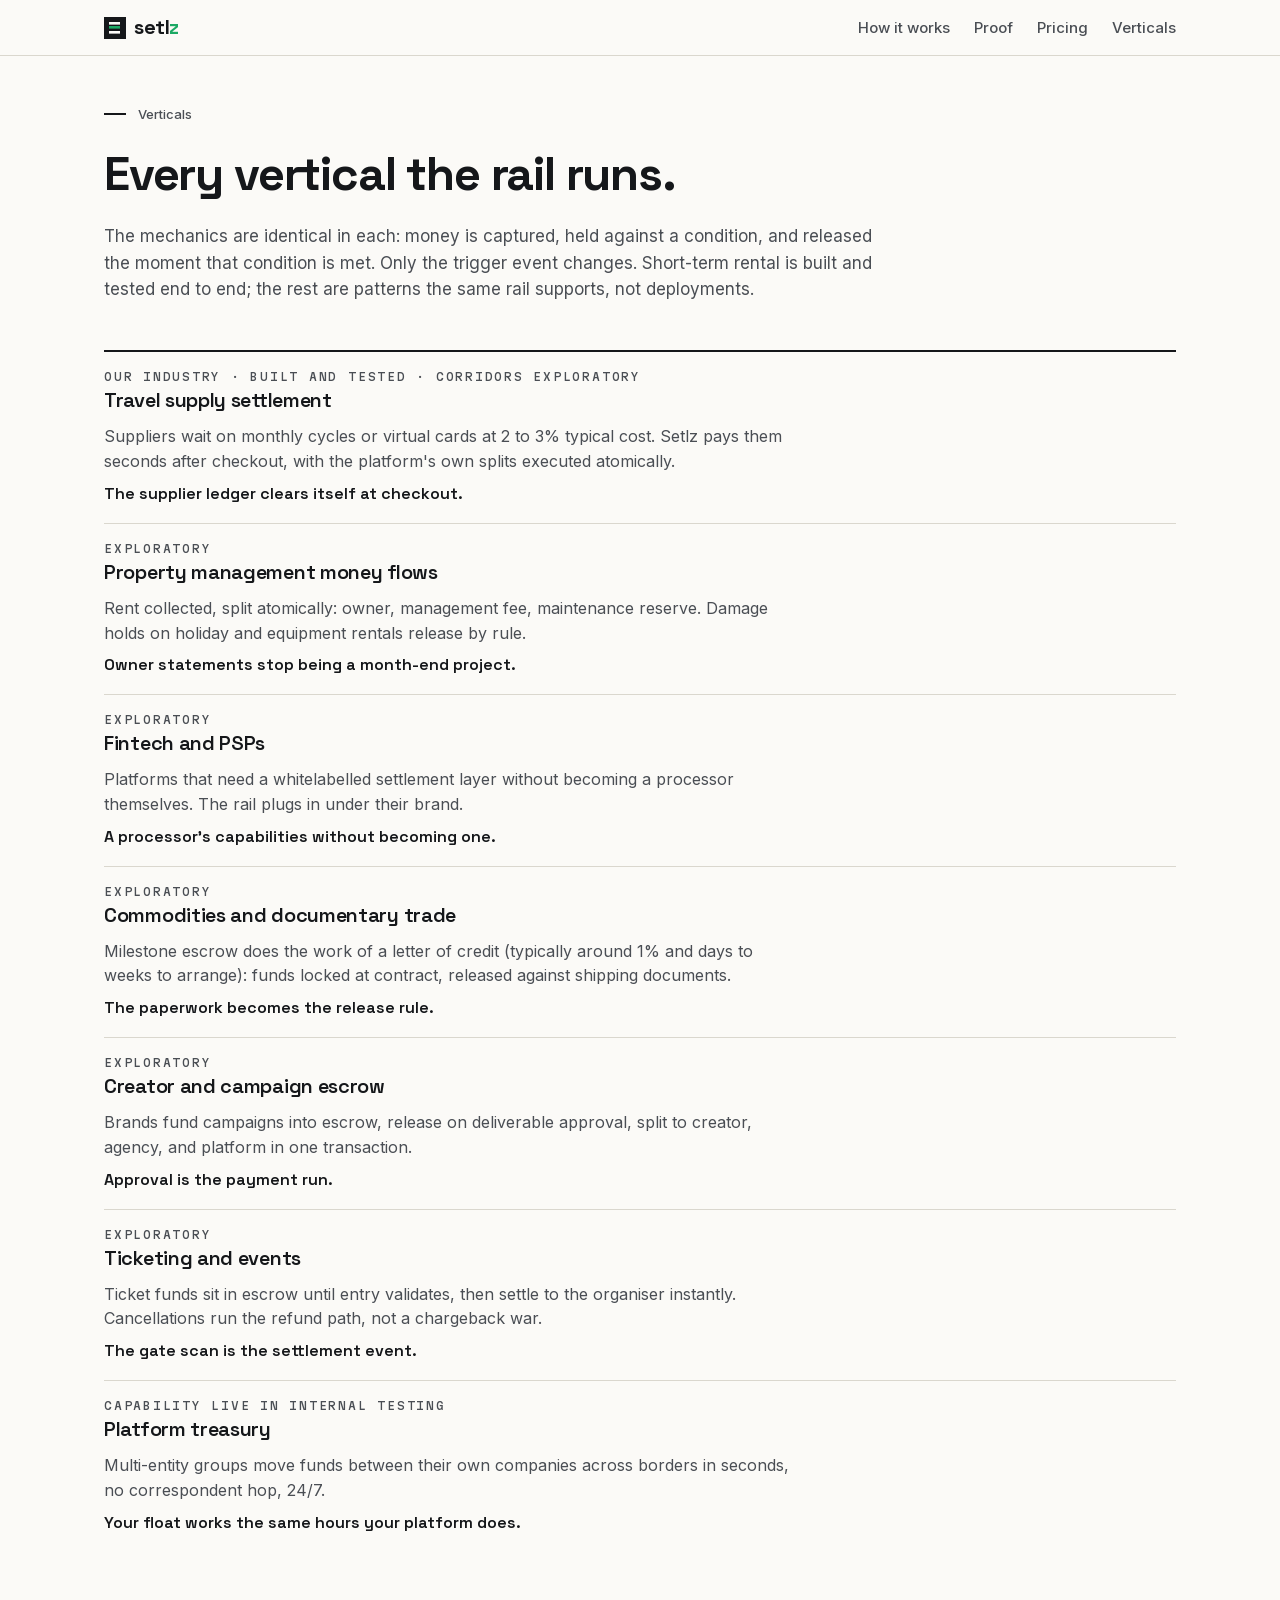
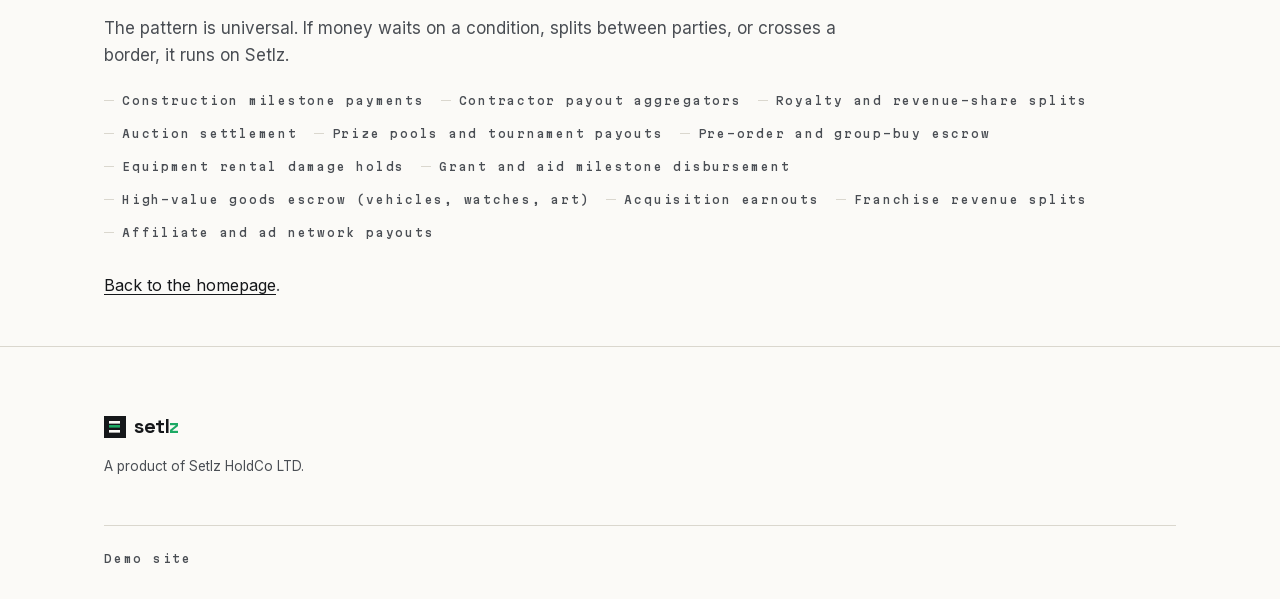
==== commit f1d14d6d: "Fee shown against the incumbent's; no customer named; no tax line Source of truth for the money mode" ====
--- a/verticals/index.html
+++ b/verticals/index.html
@@ -78,14 +78,14 @@
   <div class="container">
     <p class="eyebrow">Verticals</p>
     <h2 class="h2">Every vertical the rail runs.</h2>
-    <p class="section-lede">The mechanics are identical in each: money is captured, held against a condition, and released the moment that condition is met. Only the trigger event changes. Short-term rental is built and tested with AtlasOra; the rest are patterns the same rail supports, not deployments.</p>
+    <p class="section-lede">The mechanics are identical in each: money is captured, held against a condition, and released the moment that condition is met. Only the trigger event changes. Short-term rental is built and tested end to end; the rest are patterns the same rail supports, not deployments.</p>
 
     <div class="group">
 
       <article class="grow grow-prose">
         <span class="glabel">Our industry &middot; built and tested &middot; corridors exploratory</span>
         <h3>Travel supply settlement</h3>
-        <p>Suppliers wait on monthly cycles or virtual cards at 2 to 3% typical cost. <span data-brand>Setlz</span> pays them seconds after checkout, commission and tax split atomically.</p>
+        <p>Suppliers wait on monthly cycles or virtual cards at 2 to 3% typical cost. <span data-brand>Setlz</span> pays them seconds after checkout, with the platform's own splits executed atomically.</p>
         <p class="case-payoff">The supplier ledger clears itself at checkout.</p>
       </article>
 
--- a/styles.css
+++ b/styles.css
@@ -850,6 +850,27 @@
 }
 .stmt[data-state="settled"] .stmt-split { opacity: 1; }
 
+/* The incumbent's fee on the same settlement, so ours is read against
+   something. Muted and lighter than the split above it: this is their number,
+   not a line of our statement. Amounts only, never a rate. */
+.stmt-vs {
+  display: flex;
+  gap: var(--space-3);
+  flex-wrap: wrap;
+  align-items: baseline;
+  padding-top: var(--space-2);
+  font-family: var(--font-mono);
+  font-size: var(--mono-label);
+  letter-spacing: var(--mono-label-track);
+  color: var(--ink-soft);
+  font-variant-numeric: tabular-nums;
+  font-feature-settings: "tnum" 1;
+  opacity: 0;
+  transition: opacity var(--t-mid) var(--ease);
+}
+.stmt[data-state="settled"] .stmt-vs { opacity: 1; }
+.stmt-vs-amt { text-decoration: line-through; text-decoration-thickness: 1px; }
+
 .stmt-tear {
   margin-top: var(--space-4);
   border-top: 1px dashed var(--line);
@@ -1505,6 +1526,17 @@
 .compare-table tbody tr:hover { background: var(--mist); box-shadow: inset 3px 0 0 var(--ink); }
 
 .cell-win { color: var(--ink); font-weight: var(--display-w); font-size: var(--body-lede); }
+
+/* The "What you pay" row links to the pricing table rather than restating a
+   rate. It is the only in-prose anchor on the page, so without this it took
+   the UA default blue, which is not in the palette. Matches `.cases-more a`. */
+.compare-table a {
+  color: var(--ink);
+  text-decoration: underline;
+  text-underline-offset: 3px;
+  text-decoration-thickness: 1px;
+}
+.compare-table a:hover { text-decoration-thickness: 2px; }
 
 .compare-close {
   margin-top: var(--space-6);
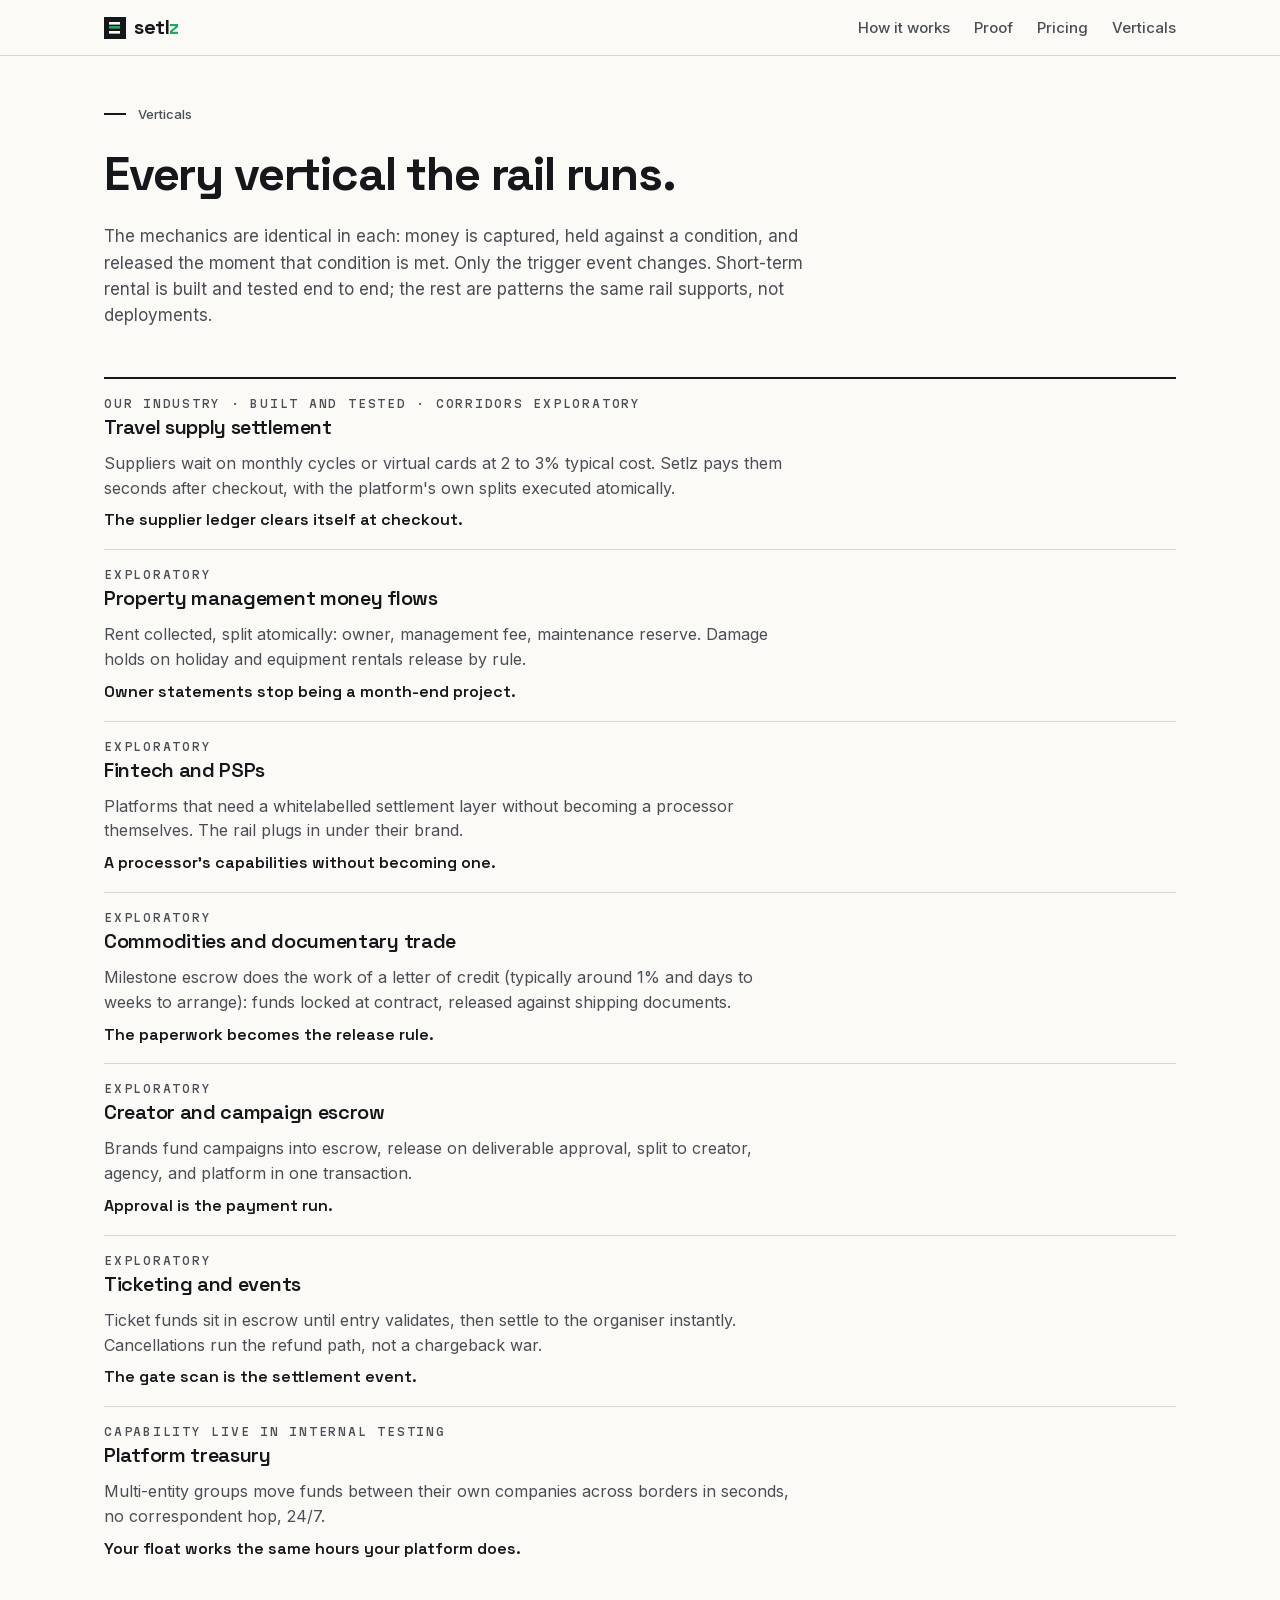
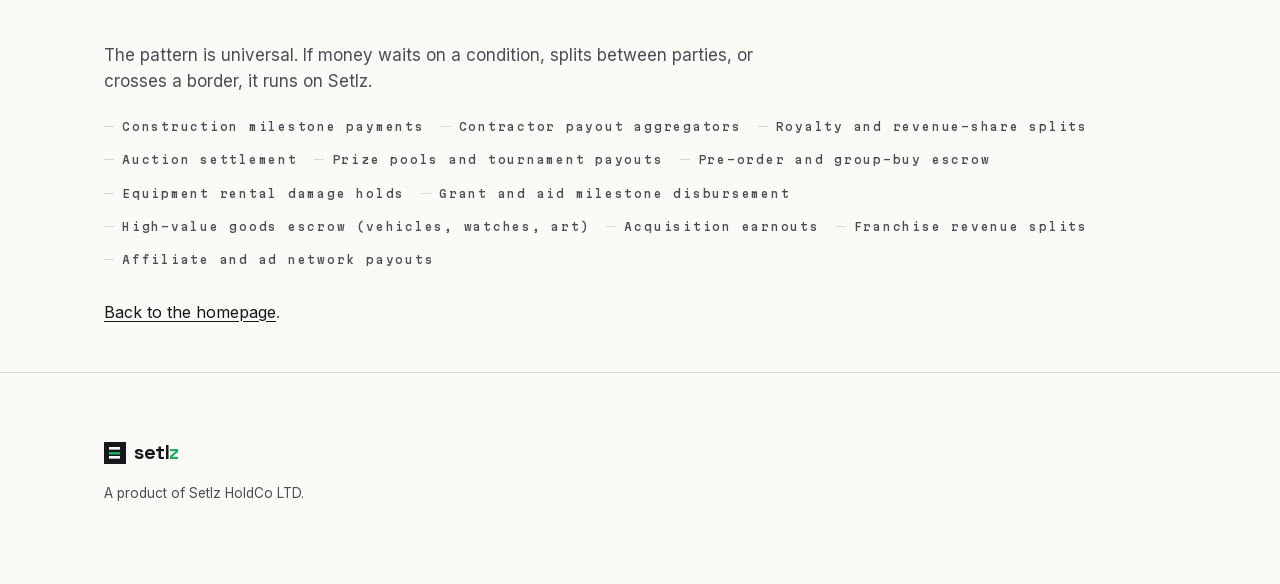
==== commit ca467f4a: "Launch flip: indexable, setlz.com URLs, demo footer removed, stablecoin copy - robots meta: noindex," ====
--- a/verticals/index.html
+++ b/verticals/index.html
@@ -7,32 +7,28 @@
 <meta name="description" content="Every vertical the Setlz settlement rail runs: travel supply, property management, fintech and PSPs, commodities, creator escrow, ticketing and platform treasury. Identical mechanics, different trigger event.">
 
 <!-- ============================================================
-     INDEXING (Phase 6.2)
+     INDEXING (Phase 6.2 · flipped at launch, 2026-08-04)
 
-     noindex is the FAIL-SAFE default and this is the single switch. There is
-     no build step in this repo, so a truly environment-driven value needs
-     either a host header (X-Robots-Tag on staging) or a build. Until a deploy
-     target exists, defaulting to noindex means a demo can never be indexed by
-     omission; the launch checklist in README.md is the deliberate flip.
+     The crawl-blocking fail-safe is deliberately removed: the site is live
+     and indexable, paired with the production block in robots.txt. If a
+     staging copy of this repo is ever hosted, close that origin with an
+     X-Robots-Tag header, never by editing this file.
 ============================================================ -->
-<meta name="robots" content="noindex, nofollow">
+<meta name="robots" content="index, follow">
 
-<!-- Absolute URLs below carry the TODO-SETLZ-DOMAIN token. They are inert
-     while robots.txt disallows everything, and launch requires replacing the
-     token everywhere it appears. See the checklist in README.md. -->
-<link rel="canonical" href="https://TODO-SETLZ-DOMAIN/verticals/">
+<link rel="canonical" href="https://setlz.com/verticals/">
 <meta property="og:type" content="website">
 <meta property="og:site_name" content="Setlz">
 <meta property="og:title" content="Verticals · Setlz settlement infrastructure">
 <meta property="og:description" content="Every vertical the Setlz settlement rail runs: travel supply, property management, fintech and PSPs, commodities, creator escrow, ticketing and platform treasury. Identical mechanics, different trigger event.">
-<meta property="og:url" content="https://TODO-SETLZ-DOMAIN/verticals/">
-<meta property="og:image" content="https://TODO-SETLZ-DOMAIN/og-image.png">
+<meta property="og:url" content="https://setlz.com/verticals/">
+<meta property="og:image" content="https://setlz.com/og-image.png">
 <meta property="og:image:width" content="1200">
 <meta property="og:image:height" content="630">
 <meta name="twitter:card" content="summary_large_image">
 <meta name="twitter:title" content="Verticals · Setlz settlement infrastructure">
 <meta name="twitter:description" content="Every vertical the Setlz settlement rail runs: travel supply, property management, fintech and PSPs, commodities, creator escrow, ticketing and platform treasury. Identical mechanics, different trigger event.">
-<meta name="twitter:image" content="https://TODO-SETLZ-DOMAIN/og-image.png">
+<meta name="twitter:image" content="https://setlz.com/og-image.png">
 <!-- Self-hosted variable faces, 94KB total for the latin subset.
      Preloaded so the stylesheet does not gate first paint on a
      third-party round trip. -->
@@ -168,7 +164,6 @@
         <p class="footer-parent">A product of Setlz HoldCo LTD.</p>
       </div>
     </div>
-    <p class="mono footer-fine">Demo site</p>
   </div>
 </footer>
 
--- a/styles.css
+++ b/styles.css
@@ -104,6 +104,7 @@
   --mono-hero-w:      600;
   --mono-hero-track:  -0.03em;
   --mono-display:     clamp(28px, 3.4vw, 44px);
+  --mono-stat:        clamp(24px, 2.3vw, 32px);   /* proof stat band */
   --mono-display-w:   500;
   --mono-display-track: -0.015em;
   --mono-row:         15px;
@@ -122,6 +123,7 @@
   --display-kicker:   clamp(19px, 2.2vw, 24px);
   --display-w:        700;
   --display-w-semi:   600;
+  --display-w-mid:    500;   /* hero saving figure */
 
   --body-lede:        clamp(17px, 1.3vw, 20px);
   --body:             16px;
@@ -153,7 +155,15 @@
   --section-compressed:  var(--space-7);
 
   /* ---------- structure ---------- */
-  --measure:      70ch;    /* max prose line length */
+  /* THE MEASURE IS PIXELS, NOT CH, AND THAT MATTERS.
+     It was 70ch, and ch resolves against the element's own font, so one token
+     produced eleven different columns across the page: 596px on the hero note,
+     707px on body prose, 826px on a lede, 967px on the display-scale kicker.
+     The left edge was solid and the right edge was noise. A fixed column gives
+     every block the same right edge, and large type automatically gets fewer
+     characters per line, which is what it wants anyway. */
+  --measure:       700px;  /* body prose and headings */
+  --measure-tight: 460px;  /* display-scale text, which wants a short line */
   --container:    1120px;
   --gutter:       var(--space-5);
 
@@ -218,7 +228,7 @@
   line-height: var(--lh-tight);
   letter-spacing: var(--display-1-track);
   font-weight: var(--display-w);
-  max-width: 15ch;
+  max-width: var(--measure);
 }
 
 .h2 {
@@ -227,7 +237,7 @@
   line-height: var(--lh-tight);
   letter-spacing: var(--display-1-track);
   font-weight: var(--display-w);
-  max-width: 22ch;
+  max-width: var(--measure);
   margin-bottom: var(--space-5);
 }
 
@@ -267,7 +277,7 @@
 .section-lede {
   font-size: var(--body-lede);
   color: var(--ink-soft);
-  max-width: 62ch;
+  max-width: var(--measure);
   margin-bottom: var(--space-7);
 }
 
@@ -411,7 +421,7 @@
 /* Tabular figures wherever a numeral sits in a data position. Martian Mono
    is monospaced so its digits are equal-width by construction; this makes
    the intent explicit and also covers Inter, which is not. */
-.gval, .gval-lg, .stmt, .compare-table, .esc, .wm-meters {
+.gval, .gval-lg, .cc, .compare-table, .wm-meters {
   font-variant-numeric: tabular-nums;
   font-feature-settings: "tnum" 1;
 }
@@ -443,8 +453,7 @@
   outline-offset: var(--focus-offset);
 }
 /* On the ink ground an ink ring is invisible. */
-.band-dark :focus-visible,
-.demo-band :focus-visible {
+.band-dark :focus-visible {
   outline-color: var(--on-dark);
 }
 
@@ -517,7 +526,27 @@
   pointer-events: none;
 }
 
-.rail-track { display: flex; flex-direction: column; align-items: flex-start; }
+/* A continuous track behind the stations. Without it the inactive dots and
+   segments are --mist on paper at 1.19:1, effectively invisible, so what you
+   actually saw was two or three ink dots and a green fragment floating in the
+   gutter: it read as a rendering artefact rather than an indicator. The line
+   is --line and aria-hidden like the rest of the rail. */
+.rail-track {
+  display: flex;
+  flex-direction: column;
+  align-items: flex-start;
+  position: relative;
+}
+.rail-track::before {
+  content: "";
+  position: absolute;
+  left: 5px;
+  top: 5px;
+  bottom: 5px;
+  width: 1px;
+  background: var(--line);
+}
+.rail-node, .rail-seg { position: relative; }
 
 .rail-node { display: flex; align-items: center; gap: var(--space-3); }
 
@@ -527,8 +556,8 @@
   width: 11px;
   height: 11px;
   border-radius: 50%;
-  background: var(--mist);
-  border: 2px solid var(--mist);
+  background: var(--paper);
+  border: 2px solid var(--line);
   box-sizing: border-box;
   flex: none;
   transition: background var(--t-mid) var(--ease), border-color var(--t-mid) var(--ease),
@@ -567,8 +596,8 @@
 /* Segments: vertical here, aligned to the dot's centre. */
 .rail-seg {
   width: 2px;
-  height: 40px;
-  background: var(--mist);
+  height: 52px;
+  background: transparent;
   margin-left: 4.5px;
   transition: background var(--t-mid) var(--ease);
 }
@@ -714,194 +743,330 @@
 .hero-sub {
   font-size: var(--body-lede);
   color: var(--ink-soft);
-  max-width: 56ch;
+  max-width: var(--measure);
   margin: var(--space-5) 0 var(--space-6);
 }
 
 .hero-ctas { display: flex; gap: var(--space-3); flex-wrap: wrap; }
 
-/* ---------- settlement statement (Phase 3.2, revised) ----------
-   A document on continuous-feed paper. The perforation strip is the defining
-   device and four of its holes are the settlement rail: same state model,
-   driven by the same module. */
-
-.stmt {
-  margin-top: var(--space-7);
-  display: grid;
-  grid-template-columns: 34px 1fr;
-  border: 1px solid var(--line);
-  border-radius: 0;
-  background: var(--paper);
-}
-
-/* Tractor feed. Holes in --mist, separated from the body by a vertical
-   dashed hairline. */
-.stmt-perf {
+/* ---------- hero: settlement cost comparison ----------
+   Two bars on a shared track. The gap between them is the saving, so the
+   graphic only works if the bracket and the Setlz bar end agree exactly.
+
+   THEY AGREE BY CONSTRUCTION, not by coincidence: --setlz-w is set once, by
+   app.js, on .cc-bars. The bar reads it as its width and the bracket reads it
+   as its left margin. There is no second number to keep in sync, and no pixel
+   offset anywhere, so alignment holds at every viewport width. .cc-track and
+   .cc-gap are both full-width children of .cc-bars, which is what makes a
+   percentage mean the same thing in both. */
+
+.cc { margin-top: var(--space-7); }
+
+/* Deviation from the site-wide .eyebrow (Inter, sentence case, per Phase 2.1):
+   this hero's brief specifies mono uppercase with a green rule. Scoped to the
+   hero so the other five sections keep the approved treatment. */
+.cc-eyebrow {
   display: flex;
-  flex-direction: column;
   align-items: center;
-  justify-content: space-around;
-  padding: var(--space-4) 0;
-  border-right: 1px dashed var(--line);
-}
-.perf-hole {
-  width: 9px;
-  height: 9px;
-  border-radius: 50%;
-  background: var(--mist);
+  gap: var(--space-3);
+  font-family: var(--font-mono);
+  font-size: var(--mono-label);
+  font-weight: var(--mono-label-w);
+  letter-spacing: var(--mono-label-track);
+  text-transform: uppercase;
+  color: var(--ink-soft);
+  margin-bottom: var(--space-5);
+}
+.cc-eyebrow-rule {
   flex: none;
-}
-/* The four state markers. Deliberately the same shape as the decorative
-   holes: the rail hides inside the device rather than sitting on top of it. */
-.perf-hole.is-state {
-  box-sizing: border-box;
-  transition: background var(--t-mid) var(--ease), box-shadow var(--t-mid) var(--ease);
-}
-.perf-hole.is-done    { background: var(--ink); }
-.perf-hole.is-current { background: var(--ink); box-shadow: 0 0 0 3px var(--mist); }
-.perf-hole.is-settled { background: var(--signal); box-shadow: 0 0 0 3px var(--signal-wash); }
-
-.stmt-body { padding: var(--space-4) var(--space-5) var(--space-4); min-width: 0; }
-
-.stmt-head {
+  width: 22px;
+  height: 1.5px;
+  background: var(--signal);
+}
+
+/* ---------- controls ---------- */
+
+.cc-controls {
+  display: flex;
+  flex-wrap: wrap;
+  gap: var(--space-6);
+  align-items: flex-end;
+}
+
+.cc-corridor { border: 0; padding: 0; margin: 0; min-width: 0; }
+
+.cc-legend {
+  display: block;
+  padding: 0;
+  font-family: var(--font-mono);
+  font-size: var(--mono-label);
+  font-weight: var(--mono-label-w);
+  letter-spacing: var(--mono-label-track);
+  text-transform: uppercase;
+  color: var(--ink-soft);
+  margin-bottom: var(--space-2);
+}
+
+/* Segmented control. Native radios carry the state and the keyboard
+   behaviour; only the presentation is custom. */
+.cc-seg { display: flex; border: var(--hair-w) solid var(--ink-soft); }
+
+.cc-seg-opt { display: flex; }
+.cc-seg-opt input {
+  position: absolute;
+  width: 1px;
+  height: 1px;
+  margin: 0;
+  opacity: 0;
+  pointer-events: none;
+}
+.cc-seg-opt span {
+  display: flex;
+  align-items: center;
+  justify-content: center;
+  min-height: 44px;            /* tap target */
+  padding: 0 var(--space-5);
+  font-family: var(--font-mono);
+  font-size: var(--mono-label);
+  font-weight: var(--mono-label-w);
+  letter-spacing: var(--mono-label-track);
+  text-transform: uppercase;
+  color: var(--ink-soft);
+  cursor: pointer;
+  transition: background var(--t-fast) var(--ease), color var(--t-fast) var(--ease);
+}
+.cc-seg-opt + .cc-seg-opt span { border-left: var(--hair-w) solid var(--ink-soft); }
+.cc-seg-opt span:hover { background: var(--mist); color: var(--ink); }
+.cc-seg-opt input:checked + span {
+  background: var(--ink);
+  color: var(--paper);
+}
+.cc-seg-opt input:focus-visible + span {
+  outline: var(--focus-ring) solid var(--ink);
+  outline-offset: var(--focus-offset);
+}
+
+.cc-vol { flex: 1 1 260px; min-width: 0; }
+.cc-vol-row { display: flex; align-items: center; gap: var(--space-4); }
+
+.cc-vol-out {
+  flex: none;
+  min-width: 6ch;
+  font-family: var(--font-mono);
+  font-size: var(--mono-row);
+  font-weight: var(--mono-row-strong-w);
+  letter-spacing: var(--mono-label-track);
+  color: var(--ink);
+  font-variant-numeric: tabular-nums;
+  font-feature-settings: "tnum" 1;
+}
+
+/* The range input keeps a 44px-tall hit area with a 24px visual thumb, the
+   same pattern the note badge uses: the look is small, the target is not. */
+.cc-range {
+  -webkit-appearance: none;
+  appearance: none;
+  flex: 1 1 auto;
+  min-width: 0;
+  height: 44px;
+  margin: 0;
+  background: transparent;
+  cursor: pointer;
+}
+.cc-range:focus { outline: none; }
+.cc-range:focus-visible {
+  outline: var(--focus-ring) solid var(--ink);
+  outline-offset: var(--focus-offset);
+}
+.cc-range::-webkit-slider-runnable-track {
+  height: 2px;
+  background: var(--ink-soft);
+  border-radius: var(--radius);
+}
+.cc-range::-webkit-slider-thumb {
+  -webkit-appearance: none;
+  appearance: none;
+  width: 24px;
+  height: 24px;
+  margin-top: -11px;
+  background: var(--ink);
+  border: 0;
+  border-radius: var(--radius);
+}
+.cc-range::-moz-range-track {
+  height: 2px;
+  background: var(--ink-soft);
+  border-radius: var(--radius);
+}
+.cc-range::-moz-range-thumb {
+  width: 24px;
+  height: 24px;
+  background: var(--ink);
+  border: 0;
+  border-radius: var(--radius);
+}
+
+/* ---------- bars ---------- */
+
+.cc-bars { margin-top: var(--space-6); }
+
+.cc-row + .cc-row { margin-top: var(--space-5); }
+
+.cc-row-head {
   display: flex;
   align-items: baseline;
-  gap: var(--space-3);
-  flex-wrap: wrap;
-  padding-bottom: var(--space-3);
-  border-bottom: 1px solid var(--line);
-}
-.stmt-brand {
-  font-family: var(--font-display);
-  font-weight: var(--display-w);
-  font-size: var(--display-3);
-  letter-spacing: var(--display-3-track);
-}
-.stmt-title { font-size: var(--body-small); color: var(--ink-soft); }
-.stmt-ref {
-  margin-left: auto;
+  justify-content: space-between;
+  gap: var(--space-4);
+  margin-bottom: var(--space-2);
+}
+.cc-row-label {
   font-family: var(--font-mono);
   font-size: var(--mono-label);
+  font-weight: var(--mono-label-w);
   letter-spacing: var(--mono-label-track);
-  color: var(--ink-soft);
-  font-variant-numeric: tabular-nums;
-}
-
-/* Five columns. Amount and elapsed right-align as figures should. */
-.stmt-cols,
-.stmt-row {
-  display: grid;
-  grid-template-columns: 11ch 10ch 1fr minmax(9ch, auto) minmax(7ch, auto);
-  gap: var(--space-4);
-  align-items: baseline;
-}
-.stmt-cols { padding: var(--space-3) 0 var(--space-2); }
-.stmt-num { text-align: right; }
-
-.stmt-row {
-  padding: var(--space-2) 0;
+  text-transform: uppercase;
+  color: var(--ink-soft);
+}
+/* Width is reserved for the longest possible figure so a counting digit never
+   reflows the row. Mono, so ch is exact. */
+.cc-amt {
+  flex: none;
+  min-width: 12ch;
+  text-align: right;
   font-family: var(--font-mono);
   font-size: var(--mono-row);
+  font-weight: var(--mono-row-strong-w);
   color: var(--ink);
   font-variant-numeric: tabular-nums;
   font-feature-settings: "tnum" 1;
-  border-top: 1px solid var(--line);
-}
-/* Dotted leader between the amount and elapsed columns, the way a printed
-   statement carries the eye across. */
-.stmt-row > span:nth-child(4) { position: relative; }
-.stmt-row > span:nth-child(4)::after {
-  content: "";
-  position: absolute;
-  right: calc(var(--space-4) * -1);
-  bottom: 0.32em;
-  width: var(--space-4);
-  border-bottom: 1px dotted var(--line);
-}
-
-/* The live row. signal-deep as TEXT on signal-wash, measured at 5.61:1.
-   signal-deep as a FILL remains CTA-only. */
-.stmt-live {
-  background: var(--signal-wash);
-  color: var(--signal-deep);
-  margin: 0 calc(var(--space-5) * -1);
-  padding: var(--space-3) var(--space-5);
-}
-.stmt-live .stmt-elapsed {
-  font-size: var(--mono-hero);
-  font-weight: var(--mono-hero-w);
-  letter-spacing: var(--mono-hero-track);
-  line-height: 0.85;
-  display: block;
-}
-
-.stmt-split {
-  display: flex;
-  gap: var(--space-4);
-  flex-wrap: wrap;
-  padding-top: var(--space-3);
-  font-family: var(--font-mono);
-  font-size: var(--mono-label);
-  letter-spacing: var(--mono-label-track);
-  color: var(--ink-soft);
-  font-variant-numeric: tabular-nums;
+}
+
+.cc-track {
+  height: 28px;
+  background: var(--mist);
+  overflow: hidden;
+}
+.cc-fill { display: block; height: 100%; }
+.cc-fill-inc   { width: 100%;          background: var(--ink-soft); }
+/* --signal against --mist is 2.46:1, and the Setlz bar's END is the single
+   most information-carrying edge in the graphic: it is where the gap starts
+   and what the bracket points at. WCAG 1.4.11 wants 3:1 for that, and axe does
+   not check it. The 2px ink end-cap takes the boundary to 17.2:1 and marks the
+   measurement point rather than decorating it. box-sizing is border-box, so the
+   cap sits inside the width and --setlz-w still lands exactly on the bar end. */
+.cc-fill-setlz {
+  width: var(--setlz-w);
+  background: var(--signal);
+  border-right: var(--rule-w) solid var(--ink);
+}
+
+/* ---------- the gap, which is the whole point ---------- */
+
+.cc-gap { margin-top: var(--space-3); }
+
+.cc-bracket {
+  margin-left: var(--setlz-w);
+  height: 10px;
+  border-top: var(--rule-w) solid var(--ink);
+  border-left: var(--rule-w) solid var(--ink);
+  border-right: var(--rule-w) solid var(--ink);
+  opacity: 0;
+  transition: opacity var(--t-mid) var(--ease), margin-left var(--t-mid) var(--ease);
+}
+.cc-bracket.is-shown { opacity: 1; }
+
+.cc-saving {
+  margin-top: var(--space-3);
   opacity: 0;
   transition: opacity var(--t-mid) var(--ease);
 }
-.stmt[data-state="settled"] .stmt-split { opacity: 1; }
-
-/* The incumbent's fee on the same settlement, so ours is read against
-   something. Muted and lighter than the split above it: this is their number,
-   not a line of our statement. Amounts only, never a rate. */
-.stmt-vs {
-  display: flex;
-  gap: var(--space-3);
-  flex-wrap: wrap;
-  align-items: baseline;
-  padding-top: var(--space-2);
+.cc-saving.is-shown { opacity: 1; }
+
+.cc-saving-label {
+  display: block;
   font-family: var(--font-mono);
   font-size: var(--mono-label);
+  font-weight: var(--mono-label-w);
   letter-spacing: var(--mono-label-track);
+  text-transform: uppercase;
+  color: var(--ink-soft);
+}
+.cc-saving-amt {
+  display: block;
+  font-family: var(--font-display);
+  font-weight: var(--display-w-mid);
+  font-size: var(--display-2);
+  letter-spacing: var(--display-2-track);
+  line-height: var(--lh-tight);
+  color: var(--ink);
+  font-variant-numeric: tabular-nums;
+  font-feature-settings: "tnum" 1;
+  margin-top: var(--space-1);
+}
+.cc-cume {
+  display: block;
+  margin-top: var(--space-2);
+  font-family: var(--font-mono);
+  font-size: var(--mono-row);
   color: var(--ink-soft);
   font-variant-numeric: tabular-nums;
   font-feature-settings: "tnum" 1;
   opacity: 0;
   transition: opacity var(--t-mid) var(--ease);
 }
-.stmt[data-state="settled"] .stmt-vs { opacity: 1; }
-.stmt-vs-amt { text-decoration: line-through; text-decoration-thickness: 1px; }
-
-.stmt-tear {
-  margin-top: var(--space-4);
-  border-top: 1px dashed var(--line);
-}
-.stmt-foot {
-  display: flex;
-  align-items: center;
-  gap: var(--space-4);
-  flex-wrap: wrap;
-  padding-top: var(--space-3);
-}
-.stmt-mark {
-  font-family: var(--font-mono);
-  font-size: var(--mono-label);
-  font-weight: var(--display-w-semi);
-  letter-spacing: var(--mono-label-track);
-  text-transform: uppercase;
-  color: var(--ink);
-  border: 1px solid var(--ink);
-  padding: var(--space-1) var(--space-2);
-  opacity: 0;
-  transform: rotate(-1.5deg);
-  transition: opacity var(--t-fast) var(--ease);
-}
-.stmt[data-state="settled"] .stmt-mark { opacity: 1; }
-.stmt-note {
+.cc-cume.is-shown { opacity: 1; }
+.cc-cume strong { color: var(--ink); font-weight: var(--mono-row-strong-w); }
+
+/* Names the incumbent assumption at the CURRENT volume, so the comparison
+   states what it is measured against instead of waiting to be asked. */
+.cc-assume {
+  margin-top: var(--space-5);
+  max-width: var(--measure);
   font-family: var(--font-mono);
   font-size: var(--mono-label);
   letter-spacing: var(--mono-label-track);
-  color: var(--ink-soft);
-  margin-left: auto;
+  line-height: var(--lh-snug);
+  color: var(--ink-soft);
+  font-variant-numeric: tabular-nums;
+  font-feature-settings: "tnum" 1;
+}
+
+.cc-note {
+  margin-top: var(--space-6);
+  max-width: var(--measure);
+  font-size: var(--body-small);
+  line-height: var(--lh-body);
+  color: var(--ink-soft);
+}
+.cc-note strong { color: var(--ink); font-weight: var(--body-w-strong); }
+
+/* If the rate config is incomplete the hero says so rather than drawing a
+   comparison from a missing number. See assertRates() in app.js. */
+.cc[data-config-error] .cc-bars,
+.cc[data-config-error] .cc-controls { display: none; }
+.cc-config-error {
+  font-family: var(--font-mono);
+  font-size: var(--mono-row);
+  color: var(--ink);
+  border-top: var(--rule-w) solid var(--ink);
+  padding-top: var(--space-3);
+}
+
+/* Wide enough for the saving block to sit under the bracket without the
+   narrowest gap (EU to EU, 40% of the track) squeezing the display figure.
+   Below this it goes full width and only the bracket tracks the bar end. */
+@media (min-width: 1000px) {
+  .cc-saving {
+    margin-left: var(--setlz-w);
+    transition: opacity var(--t-mid) var(--ease), margin-left var(--t-mid) var(--ease);
+  }
+}
+
+/* Tabular figures so the headline does not jitter as the number changes
+   between corridors and across the volume range. */
+.hero-pct {
+  font-variant-numeric: tabular-nums;
+  font-feature-settings: "tnum" 1;
 }
 
 /* The headline's emphasis, matching the deck's use of <em>. */
@@ -920,24 +1085,26 @@
 .hero-link:hover { text-decoration-thickness: 2px; }
 
 @media (prefers-reduced-motion: reduce) {
-  .stmt-split, .stmt-mark, .perf-hole.is-state { transition: none; }
-}
-
-@media (max-width: 760px) {
-  /* The perforation strip and the value-date column drop. Counterparty,
-     amount and elapsed survive, and it still reads as a statement. */
-  .stmt { grid-template-columns: 1fr; }
-  .stmt-perf { display: none; }
-  .stmt-cols { display: none; }
-  .stmt-row {
-    grid-template-columns: 1fr auto;
-    gap: var(--space-2) var(--space-4);
-  }
-  .stmt-row > span[data-c="Value date"],
-  .stmt-row > span[data-c="Reference"] { display: none; }
-  .stmt-row > span:nth-child(4)::after { display: none; }
-  .stmt-live .stmt-elapsed { font-size: clamp(40px, 13vw, 60px); }
-  .stmt-note { margin-left: 0; }
+  /* The completed comparison, immediately. No growth, no counting, no fade:
+     app.js renders the final figures and adds .is-shown itself, so all this
+     has to do is make sure nothing animates on the way in or on a toggle. */
+  .cc-fill, .cc-bracket, .cc-saving, .cc-cume { transition: none; }
+}
+
+@media (max-width: 560px) {
+  /* Bars stay full width and stack exactly as they are. The toggle and the
+     slider each take their own row, and the display figure steps down one
+     size. The bracket still computes from the shared track, so it keeps
+     agreeing with the bar end at this width too. */
+  .cc-controls { flex-direction: column; align-items: stretch; gap: var(--space-5); }
+  /* .cc-vol carries flex: 1 1 260px for the row layout. Once the container
+     turns to a column that 260px flex-basis becomes a 260px HEIGHT, which
+     opened a quarter-screen of dead space above the bars. */
+  .cc-vol { flex: 0 0 auto; }
+  .cc-seg { width: 100%; }
+  .cc-seg-opt { flex: 1 1 0; }
+  .cc-seg-opt span { width: 100%; padding: 0 var(--space-3); }
+  .cc-saving-amt { font-size: var(--display-kicker); }
 }
 
 /* ---------- sections ---------- */
@@ -957,7 +1124,7 @@
   margin-top: var(--space-5);
   font-size: var(--body-lede);
   color: var(--ink-soft);
-  max-width: 62ch;
+  max-width: var(--measure);
 }
 
 .race-foot { margin-top: var(--space-3); color: var(--ink-soft); font-size: var(--mono-label); }
@@ -970,7 +1137,7 @@
   line-height: var(--lh-snug);
   letter-spacing: var(--display-2-track);
   font-weight: var(--display-w-semi);
-  max-width: 30ch;
+  max-width: var(--measure);
   margin-bottom: var(--space-7);
 }
 
@@ -992,14 +1159,9 @@
 
 
 
-/* ---------- the hold ---------- */
-
-.section-tint { background: var(--ground-alt); }
-
-/* escrow simulator (v2.2) */
-
-[hidden] { display: none !important; }
-
+/* Screen-reader-only. Load-bearing: every aria-live region on the page uses it,
+   and without it those become visible text. It lived inside the escrow block's
+   territory and was nearly lost with it. */
 .sr-only {
   position: absolute;
   width: 1px;
@@ -1012,258 +1174,7 @@
   border: 0;
 }
 
-.esc {
-  padding: var(--space-5) var(--space-5) var(--space-5);
-  margin-top: var(--space-3);
-  border-top: var(--rule-w) solid var(--rule);
-}
-
-.esc-top {
-  display: flex;
-  align-items: center;
-  gap: var(--space-4);
-  flex-wrap: wrap;
-  padding-bottom: var(--space-4);
-  margin-bottom: var(--space-5);
-  border-bottom: 1px solid var(--line);
-}
-
-.esc-stage-label {
-  display: inline-block;
-  background: var(--ink);
-  color: var(--paper);
-  padding: var(--space-1) var(--space-2);
-  border-radius: var(--radius);
-}
-
-.esc-rail { display: inline-flex; gap: var(--space-1); align-items: center; flex-wrap: wrap; }
-
-.esc-scenarios { display: inline-flex; gap: var(--space-1); flex-wrap: wrap; }
-
-.esc-scenario-btn {
-  border: 1px solid var(--line);
-  background: var(--ground-alt);
-  color: var(--ink-soft);
-  border-radius: var(--radius);
-  padding: var(--space-1) var(--space-3);
-  cursor: pointer;
-}
-.esc-scenario-btn.is-on { background: var(--ink); border-color: var(--ink); color: var(--paper); }
-
-.esc-rail-ghost {
-  border: 1px dashed var(--line);
-  border-radius: var(--radius);
-  padding: var(--space-1) var(--space-3);
-  color: var(--ink-soft);
-}
-
-.esc-coin-caption {
-  margin-top: var(--space-4);
-  padding-top: var(--space-3);
-  border-top: 1px solid var(--line);
-  color: var(--ink-soft);
-  font-size: var(--mono-row);
-}
-
-.esc-rail-btn {
-  border: 1px solid var(--line);
-  background: var(--ground-alt);
-  color: var(--ink-soft);
-  border-radius: var(--radius);
-  padding: var(--space-1) var(--space-3);
-  cursor: pointer;
-}
-.esc-rail-btn.is-on { background: var(--ink); border-color: var(--ink); color: var(--paper); }
-
-.esc-sim-note { margin-left: auto; color: var(--ink-soft); }
-
-.esc-board {
-  position: relative;
-  display: grid;
-  grid-template-columns: 1fr 1.6fr 1fr;
-  gap: var(--space-5);
-  align-items: start;
-}
-
-.esc-col { display: flex; flex-direction: column; gap: var(--space-3); }
-
-.esc-node {
-  padding: var(--space-4) var(--space-4);
-  display: flex;
-  flex-direction: column;
-  gap: var(--space-1);
-  transition: border-color 0.25s ease, background 0.25s ease;
-}
-
-.esc-node-label { color: var(--ink-soft); }
-.esc-node-amt { font-size: var(--display-3); font-weight: var(--display-w-semi); letter-spacing: 0; }
-.esc-node-sub { color: var(--ink-soft); }
-
-.esc-node-status {
-  color: var(--ink-soft);
-  border-top: 1px dashed var(--line);
-  padding-top: var(--space-2);
-  margin-top: var(--space-1);
-}
-
-.esc-wallet.is-settled { border-color: var(--signal); background: var(--signal-wash); }
-.esc-wallet.is-settled .esc-node-status,
-.esc-node.is-stamped .esc-node-status {
-  display: inline-block;
-  align-self: flex-start;
-  background: var(--ink);
-  color: var(--paper);
-  border-top: none;
-  border-radius: var(--radius);
-  padding: 3px var(--space-2);
-  margin-top: var(--space-2);
-}
-
-.esc-vault {
-  padding: var(--space-4) var(--space-5);
-  transition: border-color 0.35s ease, box-shadow 0.35s ease;
-}
-
-.esc[data-state="held"] .esc-vault,
-.esc[data-state="dispute"] .esc-vault {
-  border-color: var(--ink);
-  box-shadow: 0 0 0 4px var(--mist), 0 8px 30px -8px var(--shadow-ink);
-}
-
-.esc-vault-head {
-  display: flex;
-  align-items: center;
-  gap: var(--space-2);
-  flex-wrap: wrap;
-  color: var(--ink-soft);
-  margin-bottom: var(--space-3);
-}
-
-.esc-lock { color: var(--ink-soft); flex: none; }
-.esc[data-state="held"] .esc-lock,
-.esc[data-state="dispute"] .esc-lock { color: var(--ink); }
-
-.esc-chip {
-  margin-left: auto;
-  border: 1px solid var(--line);
-  background: var(--ground-alt);
-  color: var(--ink-soft);
-  border-radius: var(--radius);
-  padding: var(--space-1) var(--space-2);
-}
-.esc-chip.is-live { background: var(--signal-wash); border-color: var(--signal); color: var(--ink); }
-
-.esc-vault-amt {
-  font-size: var(--display-kicker);
-  font-weight: var(--display-w-semi);
-  margin-bottom: var(--space-2);
-}
-
-.esc-beat, .esc-rule, .esc-views, .esc-banner, .esc-stamp, .esc-receipt, .esc-compare {
-  animation: ledger-in 0.3s ease;
-}
-
-.esc-hash { color: var(--ink-soft); margin-bottom: var(--space-2); }
-
-.esc-beat {
-  font-family: var(--font-display);
-  font-weight: var(--display-w-semi);
-  font-size: var(--body);
-  margin-bottom: var(--space-3);
-}
-
-.esc-rule {
-  border: 1px dashed var(--line);
-  border-radius: var(--radius);
-  background: var(--ground-alt);
-  padding: var(--space-3) var(--space-3);
-  display: flex;
-  flex-direction: column;
-  gap: var(--space-2);
-}
-
-.esc-rule-line { color: var(--ink-soft); }
-.esc-cond { color: var(--ink-soft); }
-.esc-cond.is-met { color: var(--ink); font-weight: var(--display-w-semi); }
-
-.esc-views {
-  display: grid;
-  grid-template-columns: 1fr 1fr;
-  gap: var(--space-2);
-}
-
-.esc-view {
-  border: 1px solid var(--line);
-  border-radius: var(--radius);
-  background: var(--ground-alt);
-  padding: var(--space-2) var(--space-3);
-  display: flex;
-  flex-direction: column;
-  gap: var(--space-1);
-}
-
-.esc-view-label { color: var(--ink-soft); }
-.esc-view-amt { font-weight: var(--display-w-semi); }
-
-.esc-views-caption {
-  color: var(--ink-soft);
-  font-size: var(--body-small);
-  margin-top: -4px;
-}
-
-.esc-compare {
-  display: inline-block;
-  align-self: flex-start;
-  border: 1px solid var(--line);
-  border-radius: var(--radius);
-  background: var(--ground-alt);
-  color: var(--ink-soft);
-  font-size: var(--body-small);
-  padding: var(--space-2) var(--space-3);
-}
-
-.esc-banner {
-  border: 1px solid var(--ink);
-  background: var(--mist);
-  color: var(--ink);
-  border-radius: var(--radius);
-  padding: var(--space-2) var(--space-3);
-}
-
-.esc-actions { display: flex; gap: var(--space-3); flex-wrap: wrap; }
-
-.esc-stamp {
-  font-family: var(--font-display);
-  font-weight: var(--display-w-semi);
-  font-size: var(--display-3);
-  letter-spacing: var(--display-3-track);
-}
-
-.esc-receipt {
-  display: flex;
-  gap: var(--space-4);
-  flex-wrap: wrap;
-  color: var(--ink-soft);
-  border-top: 1px solid var(--line);
-  padding-top: var(--space-3);
-}
-
-.esc-dot {
-  position: absolute;
-  top: 0;
-  left: 0;
-  width: 7px;
-  height: 7px;
-  border-radius: 50%;
-  background: var(--signal);
-  box-shadow: 0 0 10px var(--shadow-ink);
-  pointer-events: none;
-  z-index: 3;
-  opacity: 0;
-}
-
-
-
+/* The one surviving aphorism kicker. */
 .pullquote {
   font-family: var(--font-display);
   font-size: var(--mono-display);
@@ -1272,7 +1183,179 @@
   font-weight: var(--display-w-semi);
   border-left: 3px solid var(--ink);
   padding-left: var(--space-5);
-  max-width: 34ch;
+  max-width: var(--measure-tight);
+}
+
+/* A single label/value row across 1072px strands the two ends. Held to the
+   text column so the pair reads as one line. */
+.group-narrow { max-width: var(--measure); }
+
+.pricing-tier-head { display: block; margin: var(--space-8) 0 var(--space-3); }
+
+/* ---------- proof stat band ----------
+   Three columns. The previous version used stacked .grow-lv rows, which put
+   the label hard left and the figure hard right with roughly 300px of empty
+   band between them, three times in a row. Side by side, the figures read as
+   one measurement and the qualifier goes under the number it qualifies rather
+   than being crammed into the label. */
+.statband {
+  display: grid;
+  grid-template-columns: repeat(3, 1fr);
+  gap: var(--space-6);
+  border-top: var(--rule-w) solid var(--rule);
+  padding-top: var(--space-5);
+  margin-top: var(--space-7);
+  /* The band ends in small notes, so a following paragraph sat 12px off them
+     and read as a fourth column of the band rather than the next thought. */
+  margin-bottom: var(--space-7);
+}
+.statband-cell { display: flex; flex-direction: column; gap: var(--space-2); }
+.statband-val {
+  font-family: var(--font-mono);
+  font-size: var(--mono-stat);
+  font-weight: var(--mono-display-w);
+  letter-spacing: var(--mono-display-track);
+  line-height: var(--lh-tight);
+  color: var(--ink);
+  font-variant-numeric: tabular-nums;
+  font-feature-settings: "tnum" 1;
+}
+.statband-note {
+  font-size: var(--body-small);
+  line-height: var(--lh-snug);
+  color: var(--ink-soft);
+  max-width: 30ch;
+}
+
+/* An instruction for the rows below it, not a second headline. */
+.pstats-lede {
+  font-size: var(--body);
+  color: var(--ink-soft);
+  max-width: var(--measure);
+  margin-top: var(--space-8);
+}
+
+/* ---------- anatomy of a settlement (Phase 4.1) ----------
+   RESTORED. All 25 rules of this block were deleted by commit 0b6dbfc, which
+   removed the adjacent note-affordance block by region and took this with it.
+   The component has been rendering completely unstyled since: values ran into
+   each other ("EUR 1,240.0011m 04s0xsim7f3c9e21a4f2"), the disclosure button
+   kept its UA border, and the whole element read as a broken table. This is
+   the third time a region-based CSS deletion has taken a neighbour with it.
+   Delete by selector, and re-render the section afterwards.
+
+   No panel, no card: the expanded detail is indented hairline rows, so the
+   whole thing stays inside the one-level containment budget. */
+.anat { padding: 0; }
+
+.anat-head {
+  width: 100%;
+  display: grid;
+  grid-template-columns: 1fr auto;
+  gap: var(--space-4);
+  align-items: baseline;
+  padding: var(--space-4) 0;
+  background: none;
+  border: 0;
+  border-radius: var(--radius);
+  text-align: left;
+  cursor: pointer;
+  font: inherit;
+}
+.anat-head:hover .anat-toggle { color: var(--ink); }
+.anat-head:focus-visible { outline: var(--focus-ring) solid var(--ink); outline-offset: var(--focus-offset); }
+
+.anat-cells {
+  display: flex;
+  align-items: baseline;
+  gap: var(--space-4);
+  flex-wrap: wrap;
+  justify-content: flex-end;
+}
+.anat-elapsed {
+  font-family: var(--font-mono);
+  font-size: var(--mono-row);
+  color: var(--ink-soft);
+  font-variant-numeric: tabular-nums;
+}
+.anat-hash {
+  font-family: var(--font-mono);
+  font-size: var(--mono-label);
+  letter-spacing: var(--mono-label-track);
+  color: var(--ink);
+  text-decoration: underline;
+  text-underline-offset: 3px;
+}
+/* Simulated hashes are not links and must not look like one. */
+.anat-hash.is-sim {
+  text-decoration: none;
+  color: var(--ink-soft);
+  border-bottom: 1px dashed var(--line);
+}
+.anat-toggle {
+  font-family: var(--font-mono);
+  font-size: var(--body-lede);
+  line-height: 1;
+  color: var(--ink-soft);
+  width: 1ch;
+  transition: transform var(--t-fast) var(--ease), color var(--t-fast) var(--ease);
+}
+.anat.is-open .anat-toggle { transform: rotate(45deg); color: var(--ink); }
+
+/* Expanded: a timeline, then the payout legs. Indented, hairline-separated,
+   no ground of its own. */
+.anat-panel { padding: 0 0 var(--space-5); }
+
+.anat-step,
+.anat-leg {
+  display: grid;
+  grid-template-columns: 8ch 1fr auto;
+  gap: var(--space-4);
+  align-items: baseline;
+  padding: var(--space-2) 0;
+  border-top: var(--hair-w) solid var(--hair);
+}
+.anat-leg { grid-template-columns: 8ch 1fr auto; }
+
+.anat-t {
+  font-family: var(--font-mono);
+  font-size: var(--mono-label);
+  letter-spacing: var(--mono-label-track);
+  color: var(--ink-soft);
+  font-variant-numeric: tabular-nums;
+}
+.anat-what { display: flex; flex-direction: column; gap: 2px; }
+.anat-what-main { font-size: var(--body-small); color: var(--ink); font-weight: var(--body-w-strong); }
+.anat-detail { font-size: var(--body-small); color: var(--ink-soft); }
+.anat-amt {
+  font-family: var(--font-mono);
+  font-size: var(--mono-row);
+  color: var(--ink);
+  font-variant-numeric: tabular-nums;
+  font-feature-settings: "tnum" 1;
+  text-align: right;
+}
+
+.anat-legs { margin-top: var(--space-4); }
+.anat-legs > .glabel { padding-bottom: var(--space-2); }
+.anat-leg-to { grid-column: 2; font-size: var(--body-small); color: var(--ink); }
+
+.anat-stamp {
+  font-family: var(--font-display);
+  font-size: var(--body);
+  font-weight: var(--display-w-semi);
+  color: var(--ink);
+  margin-top: var(--space-4);
+}
+
+/* Mono at 11px with label tracking is much wider per character than the 70ch
+   --measure assumes, so this wrapped into three stubby lines. Given its own
+   ceiling in ch of its own face. */
+.anat-foot { color: var(--ink-soft); margin-top: var(--space-5); max-width: var(--measure); }
+.anat-audit-link { color: var(--ink); text-decoration: underline; text-underline-offset: 3px; }
+
+@media (prefers-reduced-motion: reduce) {
+  .anat-toggle { transition: none; }
 }
 
 /* ---------- multi-coin strip (v2.5) ---------- */
@@ -1315,11 +1398,28 @@
 
 /* ---------- world map race (v2.3) ---------- */
 
+/* The section's four blocks (stats, anatomy, corridor map, comparison) were
+   evenly and tightly spaced, so they read as one continuous strip rather than
+   four separate arguments. The map gets a paper plate: on the mist band the
+   dot field was --line on --mist, 1.19:1, and read washed out. */
 .wm {
-  padding: var(--space-5) var(--space-5) var(--space-5);
-  margin: var(--space-3) 0 var(--space-7);
+  padding: var(--space-6);
+  margin: var(--space-9) 0 var(--space-8);
+  background: var(--paper);
   border-top: var(--rule-w) solid var(--rule);
 }
+
+/* THE ONE MOMENT THE PAGE OPENS UP.
+   Twelve screens of a single 1072px column with only two graphic objects on
+   it, and no point where the layout changes shape. The map is the page's only
+   picture, so it is the one element allowed to break the container: at 1400px
+   it reaches the gutters exactly, and stays 1352px beyond that so the labels
+   never balloon. Width only. No box, no ground change, no containment level
+   added, so conventions 1 and 3 are untouched. */
+@media (min-width: 1400px) {
+  .wm { margin-left: -140px; margin-right: -140px; }
+}
+
 
 .wm-top {
   display: flex;
@@ -1364,19 +1464,44 @@
   letter-spacing: var(--mono-label-track);
 }
 
+/* Names the Setlz line on every corridor, not just the ones that flip coin. */
+.wm-arc-label {
+  fill: var(--signal-deep);
+  font-family: var(--font-mono);
+  font-weight: var(--mono-label-w);
+  letter-spacing: var(--mono-label-track);
+}
+
+/* No glow, and note the raw rgba this carried was the only one left outside
+   :root. Task 3 replaces it with a real projected contact shadow. */
+/* Contact shadow: the arc's own geodesic, flat on the plane. Blurred and
+   low-opacity, opacity set per corridor in JS from the arc's apex. */
+.wm-arc-shadow {
+  stroke: var(--ink);
+  fill: none;
+  stroke-linecap: round;
+  filter: blur(2px);
+}
+.wm-drop { stroke: var(--ink); opacity: 0.25; }
+
 .wm-arc-trail {
   stroke: var(--signal);
   fill: none;
   stroke-linecap: round;
-  filter: drop-shadow(0 0 3px rgba(21, 23, 26, 0.45));
-}
-
-.wm-wire-path { stroke: var(--mist); fill: none; }
+}
+
+/* The legacy route is #4A4E54 per the brief. It was --mist, 1.19:1 on paper,
+   which made the undrawn route effectively invisible and left the
+   reduced-motion "both paths complete" state showing only the Setlz arc.
+   Base at reduced opacity, trail solid, so the same colour carries both the
+   route and the progress along it. */
+.wm-wire-path { stroke: var(--ink-soft); opacity: 0.35; fill: none; }
 .wm-wire-trail { stroke: var(--ink-soft); fill: none; }
 .wm-wire-node { fill: var(--paper); stroke: var(--ink-soft); }
 .wm-wire-label { font-family: var(--font-mono); fill: var(--ink-soft); letter-spacing: var(--mono-label-track); }
 
-.wm-pulse-setlz { fill: var(--signal); filter: drop-shadow(0 0 5px var(--signal-hi)); }
+/* No glow: the shared constraints forbid it, and it was the only one left. */
+.wm-pulse-setlz { fill: var(--signal); }
 .wm-pulse-wire { fill: var(--ink-soft); }
 
 .wm-badge-rect { fill: var(--ink); rx: 3px; }
@@ -1455,13 +1580,13 @@
 .wm-meters {
   display: grid;
   grid-template-columns: 1fr 1fr;
-  gap: var(--space-4);
-  margin-top: var(--space-3);
+  gap: var(--space-7);
+  margin-top: var(--space-5);
   border-top: 1px solid var(--line);
   padding-top: var(--space-4);
 }
 
-.wm-lane { display: flex; flex-direction: column; gap: var(--space-2); }
+.wm-lane { display: flex; flex-direction: column; gap: var(--space-3); }
 
 .wm-lane-title {
   display: inline-block;
@@ -1497,7 +1622,8 @@
 
 /* ---------- comparison table (compressed beneath the map) ---------- */
 
-.table-scroll { overflow-x: auto; }
+.table-scroll {
+  margin-top: var(--space-8); overflow-x: auto; }
 
 .compare-table {
   width: 100%;
@@ -1544,7 +1670,7 @@
   font-size: var(--display-3);
   font-weight: var(--display-w-semi);
   letter-spacing: var(--display-3-track);
-  max-width: 48ch;
+  max-width: var(--measure);
 }
 
 /* ---------- why settles wins ---------- */
@@ -1567,7 +1693,7 @@
   font-size: var(--display-3);
   color: var(--ink);
   font-weight: var(--body-w-mid);
-  max-width: 68ch;
+  max-width: var(--measure);
   margin-bottom: var(--space-4);
 }
 
@@ -1688,144 +1814,38 @@
   margin-top: var(--space-5);
   color: var(--ink-soft);
   font-size: var(--body);
-  max-width: 64ch;
+  max-width: var(--measure);
   border-left: 3px solid var(--ink);
   padding-left: var(--space-4);
 }
 
 .team-fine { margin-top: var(--space-5); color: var(--ink-soft); font-size: var(--mono-label); }
 
-/* ---------- request a demo (v2.7, front-end only) ---------- */
-
-.demo-band {
-  background:
-    radial-gradient(700px 340px at 12% 100%, var(--shadow-ink), transparent 70%),
-    linear-gradient(150deg, var(--ground-dark), var(--ink));
-  padding: var(--section-primary) 0;
-  color: var(--paper);
-}
-
-.demo-grid {
-  display: grid;
-  grid-template-columns: 1.1fr 1fr;
-  gap: var(--space-7);
-  align-items: start;
-}
-
-.eyebrow-dark { color: var(--paper); }
-
-.demo-h2 {
-  font-family: var(--font-display);
-  font-size: var(--display-2);
-  line-height: var(--lh-tight);
-  letter-spacing: var(--display-1-track);
-  font-weight: var(--display-w);
-  margin-bottom: var(--space-4);
-}
-
-.demo-sub {
+/* The team sits on the one dark band. .band-dark carries the on-dark token
+   overrides for eyebrow, h2, h3, p, group, grow, glabel and gval, so only the
+   two rules it does not know about are needed here.
+
+   This replaced a bespoke .demo-band that duplicated all of those overrides
+   plus a gradient. The gradient is gone deliberately: it was also the reason
+   axe could not resolve a background here and reported a 1.02:1 false positive
+   in 7.2. A flat ground is measurable. */
+.band-dark .grow p {
+  /* THIS BUG HAS NOW SHIPPED THREE TIMES on this band: the demo form in 7.2,
+     the team in the 1.0 consolidation, and the team again when the bespoke
+     .demo-band was folded into .band-dark. Each time it measured 2.15:1, ink
+     on ink.
+
+     The cause is specificity, not a missing token. `.band-dark p` and
+     `.grow p` are both (0,1,1) and `.grow p` is declared later, so it wins and
+     repaints the bios in --ink-soft. The override has to be (0,2,1) to hold.
+     Do not "simplify" this back to relying on `.band-dark p`. */
   color: var(--on-dark-soft);
-  font-size: var(--display-3);
-  max-width: 44ch;
-  margin-bottom: var(--space-6);
-}
-
-.demo-chips { display: flex; gap: var(--space-2); flex-wrap: wrap; }
-
-.demo-chips span {
-  border: 1px solid var(--on-dark-line);
-  border-radius: var(--radius);
-  padding: var(--space-2) var(--space-3);
+}
+.band-dark .gval-lg { color: var(--on-dark); }
+.band-dark .team-advisors {
   color: var(--on-dark-soft);
-}
-
-.demo-card {
-  color: var(--on-dark);
-  padding: var(--space-5);
-  border-top: var(--rule-w) solid var(--on-dark);
-}
-
-.demo-field { display: flex; flex-direction: column; gap: var(--space-2); margin-bottom: var(--space-4); }
-
-.demo-field label { color: var(--on-dark-soft); }
-
-.demo-field input,
-.demo-field select,
-.demo-field textarea {
-  font-family: var(--font-body);
-  font-size: var(--mono-row);
-  color: var(--on-dark);
-  border: 1px solid var(--on-dark-edge);
-  border-radius: var(--radius);
-  padding: var(--space-2) var(--space-3);
-  background: transparent;
-  resize: vertical;
-}
-
-.demo-field input:focus,
-.demo-field select:focus,
-.demo-field textarea:focus {
-  border-color: var(--on-dark);
-  box-shadow: 0 0 0 3px var(--on-dark-fill);
-  background: var(--on-dark-fill);
-}
-
-.demo-field.is-invalid input { border-color: var(--on-dark); }
-
-.demo-error { color: var(--on-dark); font-weight: var(--display-w-semi); font-size: var(--mono-label); }
-
-.demo-submit {
-  width: 100%;
-  text-align: center;
-  position: relative;
-  overflow: hidden;
-}
-
-.demo-submit.is-settling {
-  pointer-events: none;
-  background-image: linear-gradient(90deg, var(--shadow-ink), var(--shadow-ink));
-  background-repeat: no-repeat;
-  background-size: 0% 100%;
-  animation: demo-fill 0.9s linear forwards;
-}
-@keyframes demo-fill { to { background-size: 100% 100%; } }
-
-.demo-fine { margin-top: var(--space-3); color: var(--on-dark-soft); font-size: var(--mono-label); }
-
-.demo-confirm h3 { margin-bottom: var(--space-3); }
-.demo-confirm p { color: var(--on-dark-soft); font-size: var(--mono-row); margin-bottom: var(--space-4); }
-
-.demo-mailto {
-  display: inline-block;
-  border: 1px dashed var(--line);
-  border-radius: var(--radius);
-  background: var(--ground-alt);
-  color: var(--ink);
-  font-weight: var(--display-w-semi);
-  text-decoration: none;
-  padding: var(--space-2) var(--space-3);
-}
-.demo-mailto:hover { border-color: var(--on-dark); }
-
-/* The confirmation heading inherited --ink and was therefore invisible on the
-   dark band: measured 1:1 before this. */
-.demo-confirm h3 { color: var(--on-dark); }
-
-
-/* The team was absorbed into the dark demo band by the 1.0 consolidation and
-   kept its ink text: measured 2.15:1. Same failure mode as the demo form in
-   7.2, caught the same way. Anything moved onto this band needs its colours
-   rechecked, not just its layout. */
-.demo-band .section-lede,
-.demo-band .grow p,
-.demo-band .team-advisors { color: var(--on-dark-soft); }
-.demo-band .glabel { color: var(--on-dark-faint); }
-.demo-band .grow h3,
-.demo-band .gval,
-.demo-band .gval-lg { color: var(--on-dark); }
-.demo-band .group { border-top-color: var(--on-dark); }
-.demo-band .grow { border-bottom-color: var(--on-dark-line); }
-.demo-band .team-advisors { border-left-color: var(--on-dark); }
+  border-left-color: var(--on-dark);
+}
 
 /* ---------- footer ---------- */
 
@@ -1902,17 +1922,11 @@
   .btn { min-height: 44px; display: inline-flex; align-items: center; justify-content: center; }
   .hero-link { min-height: 44px; display: inline-flex; align-items: center; }
   .logo { min-height: 44px; }
-  .esc-scenario-btn,
-  .esc-rail-btn,
   .wm-corridor-btn { min-height: 44px; padding: var(--space-3) var(--space-4); }
-  .esc-actions .btn { width: 100%; }
   .footer-col a, .footer-fine a { min-height: 44px; display: inline-flex; align-items: center; }
   /* Form controls were 36 to 38px. Inline links inside a sentence are left
      alone: WCAG 2.5.8 exempts targets in a line of text, and forcing 44px
      there would break the paragraph's leading. */
-  .demo-field input,
-  .demo-field select,
-  .demo-field textarea { min-height: 44px; }
   .proof-copy, .anat-head { min-height: 44px; }
   .nav-inner { min-height: 44px; }
 
@@ -1974,8 +1988,15 @@
      meters below state every figure in text. */
   .wm-wire-label { display: none; }
 
+  .statband { grid-template-columns: 1fr; gap: var(--space-5); }
+
   /* --- anatomy rows --- */
   .anat-cells { gap: var(--space-3); }
+  .anat-head { grid-template-columns: 1fr; }
+  .anat-cells { justify-content: flex-start; margin-top: var(--space-2); }
+  .anat-step, .anat-leg { grid-template-columns: 7ch 1fr; }
+  .anat-amt { grid-column: 2; text-align: left; }
+  .anat-leg-to { grid-column: 2; }
 }
 
 @media (max-width: 420px) {
@@ -1994,10 +2015,6 @@
   .hero { padding: var(--space-8) 0 var(--space-8); }
   .stream-body { grid-template-columns: 1fr; }
   .steps { grid-template-columns: 1fr; }
-  .esc-board { grid-template-columns: 1fr; }
-  .esc { padding: var(--space-4) var(--space-4) var(--space-5); }
-  .esc-actions .btn { width: 100%; text-align: center; }
-  .esc-sim-note { margin-left: 0; width: 100%; }
   .wm { padding: var(--space-4) var(--space-3) var(--space-4); }
   .wm-note { margin-left: 0; width: 100%; }
   .wm-meters { grid-template-columns: 1fr; }
@@ -2016,9 +2033,6 @@
   .wm-settled { align-self: flex-start; }
   .wm-stage2 { align-items: flex-start; text-align: left; }
   .wm-flipcap { max-width: 180px; font-size: var(--mono-label); }
-  .demo-band { padding: var(--space-8) 0; }
-  .demo-grid { grid-template-columns: 1fr; gap: var(--space-6); }
-  .demo-card { order: -1; } /* mobile: form above copy */
   .footer-grid { grid-template-columns: 1fr 1fr; }
   /* The tiers must be restated here: this media block sits after the tier
      rules, and .section on its own would otherwise flatten all three back
